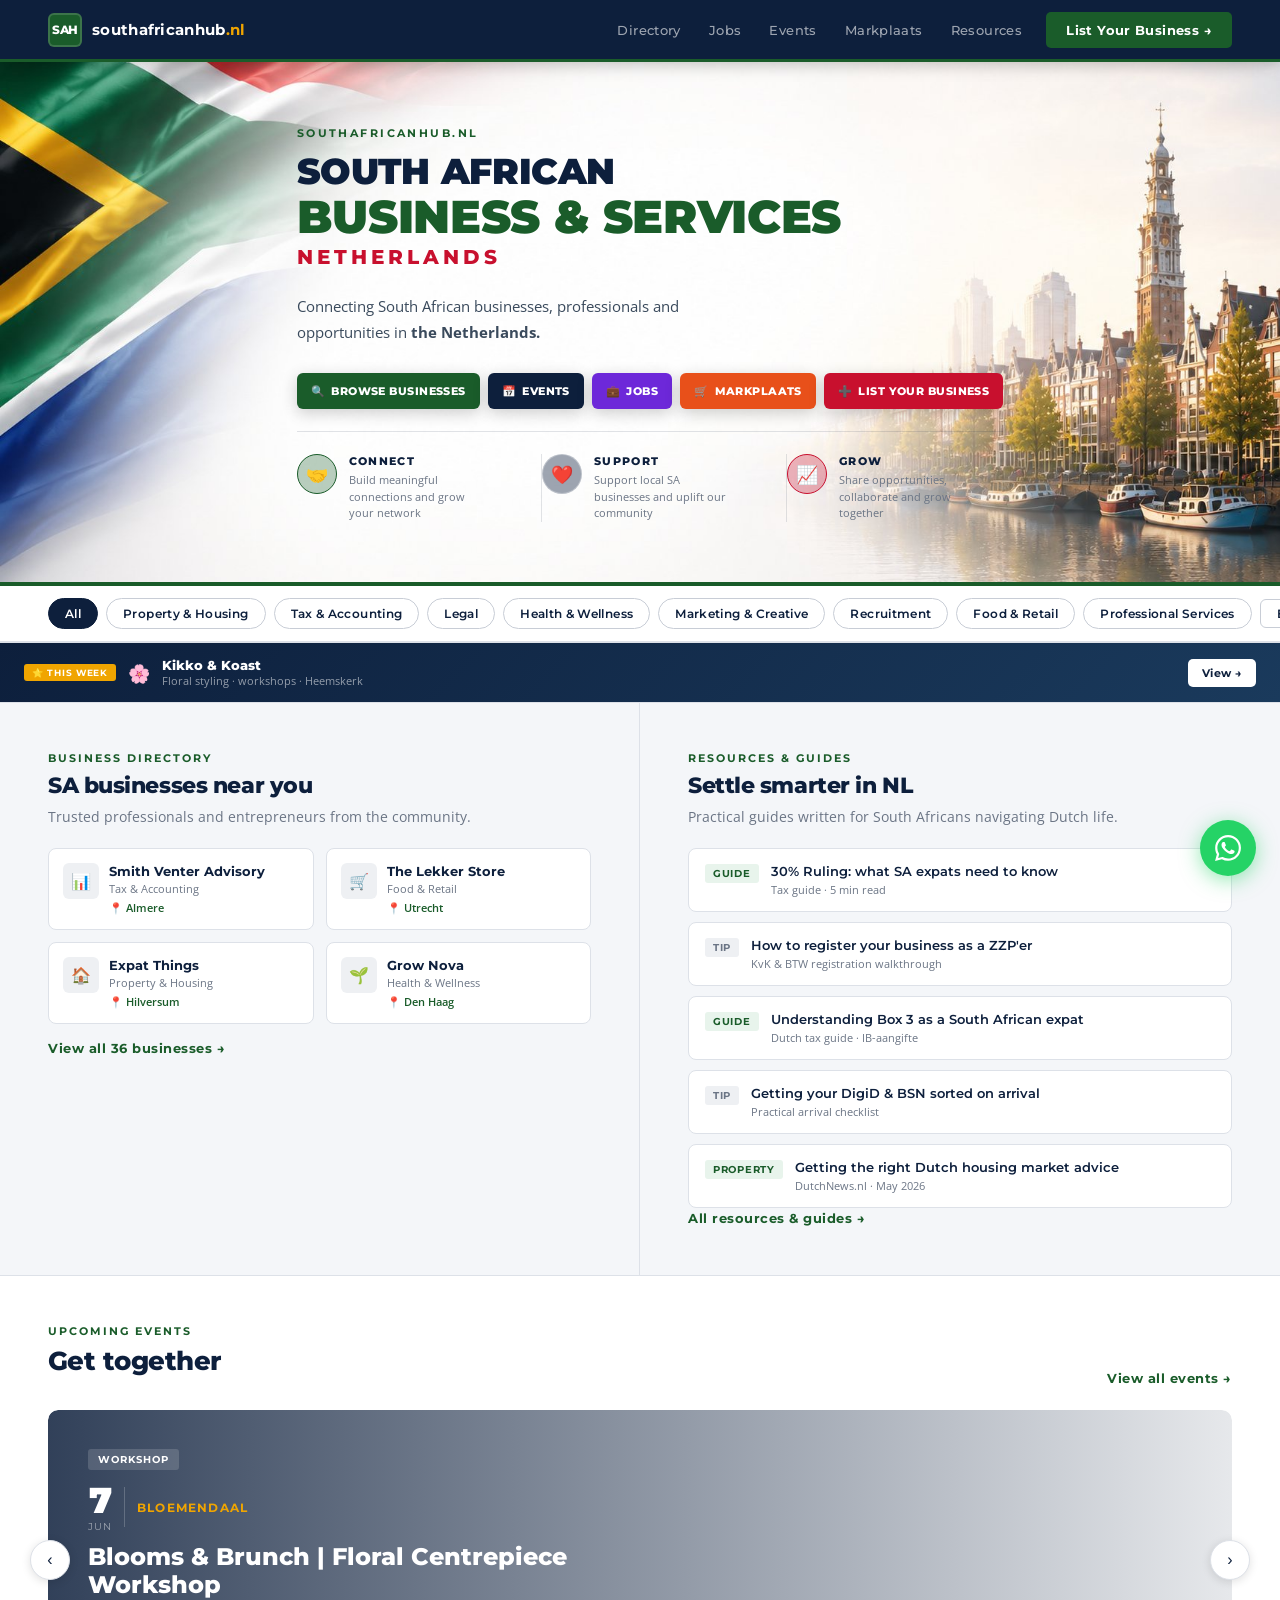
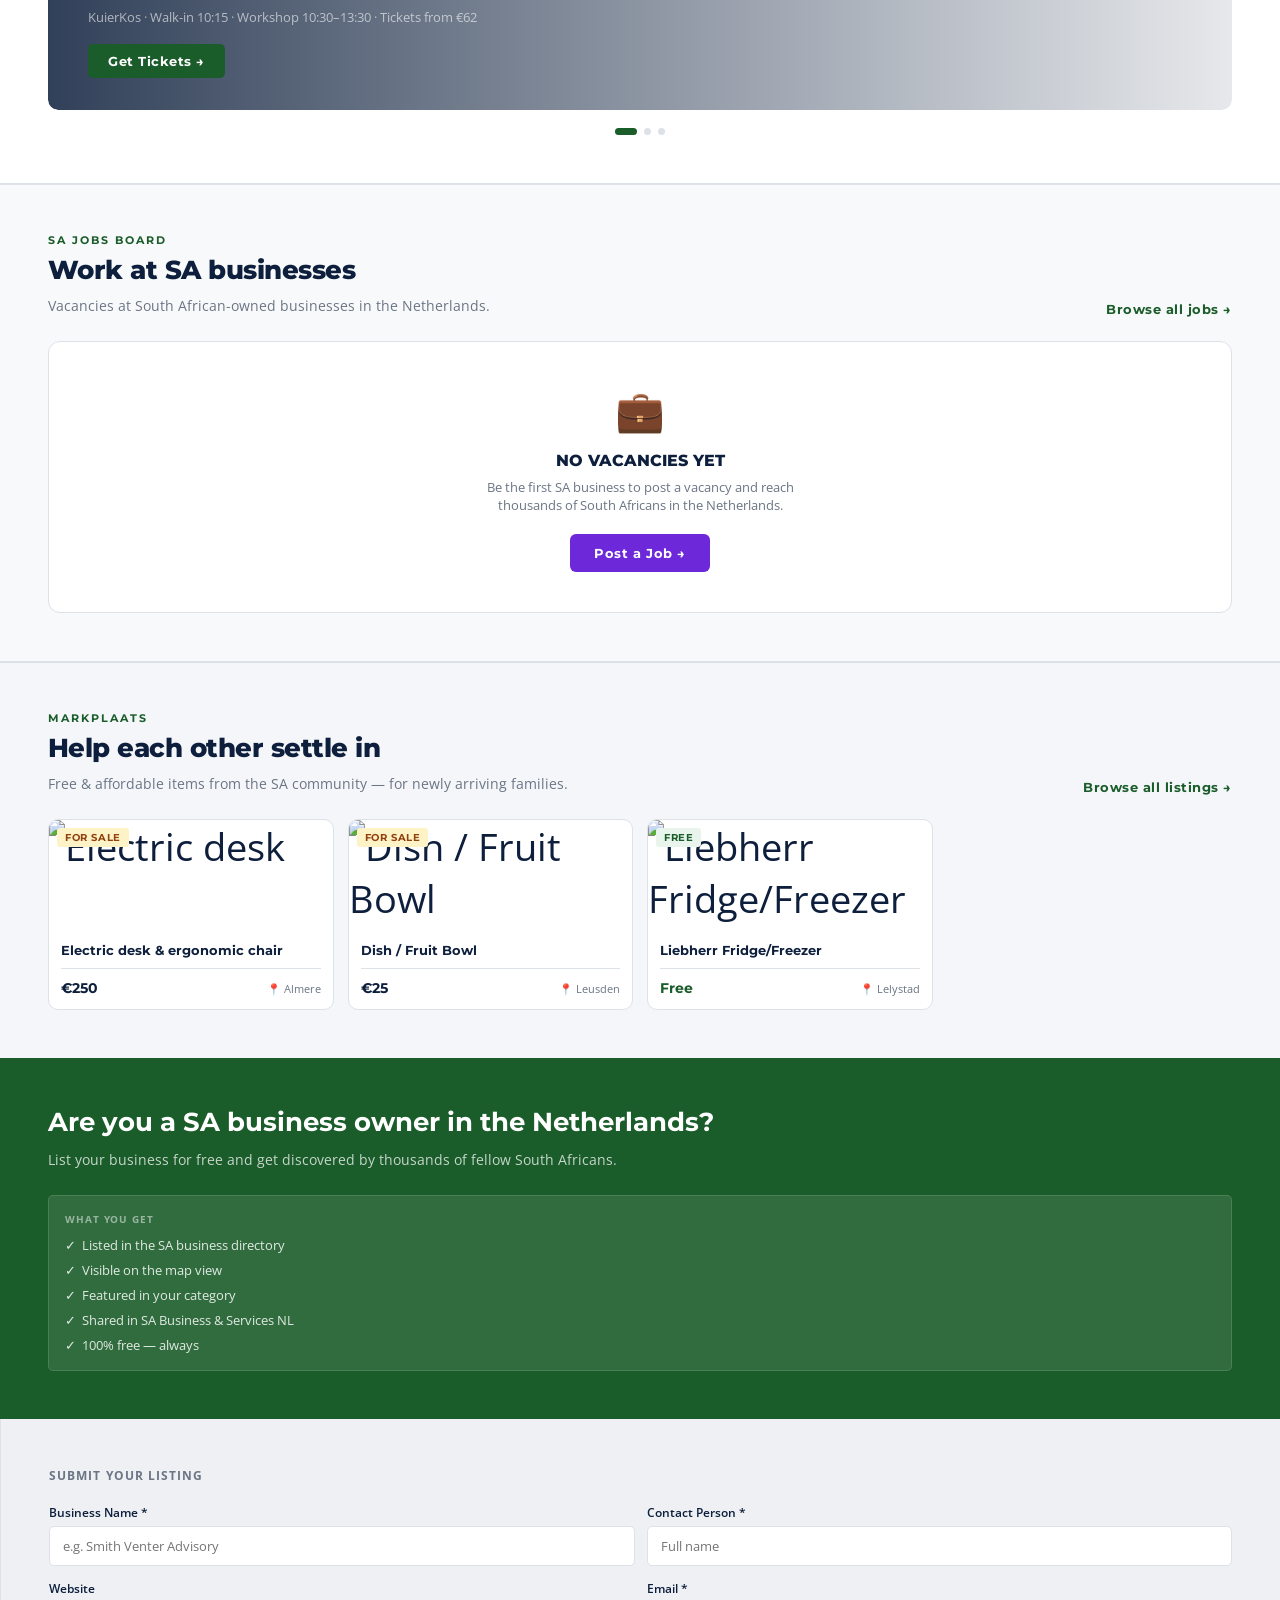
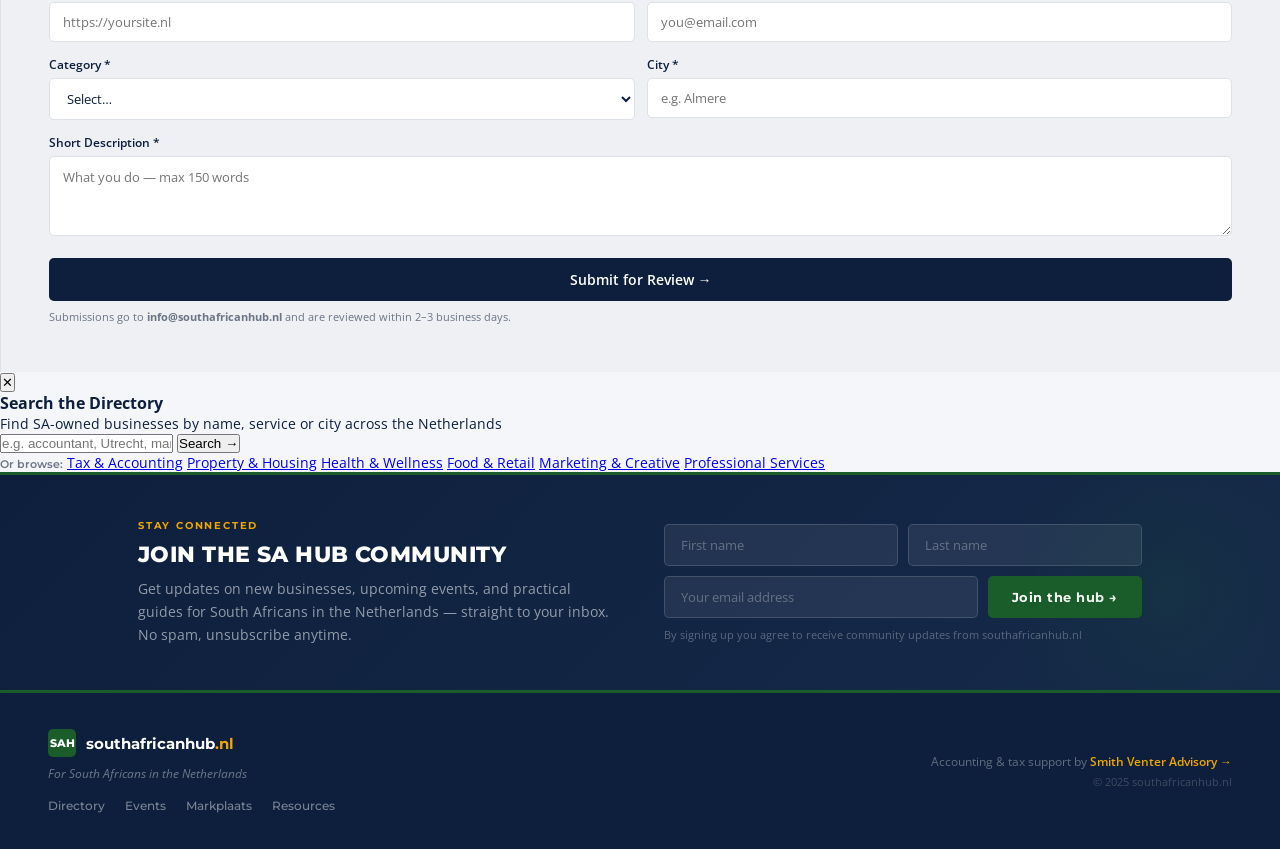
==== index.html @ c25ba610 "Add files via upload" ====
<!DOCTYPE html>
<html lang="en">
<head>
<meta charset="UTF-8">
<meta name="viewport" content="width=device-width, initial-scale=1.0">
<title>southafricanhub.nl — South Africans in the Netherlands</title>
<meta name="description" content="The hub for South Africans in the Netherlands. Find trusted SA businesses, upcoming events, jobs, and community resources.">

<!-- Open Graph / Facebook -->
<meta property="og:type" content="website">
<meta property="og:url" content="https://www.southafricanhub.nl/">
<meta property="og:title" content="South African Business & Services — Netherlands">
<meta property="og:description" content="The hub for South Africans in the Netherlands. Find trusted SA businesses, upcoming events, jobs, and community resources.">
<meta property="og:image" content="https://res.cloudinary.com/dqawhi00g/image/upload/v1779373327/Schermafbeelding_2026-05-21_162148_vbr8t3.png">
<meta property="og:image:width" content="1200">
<meta property="og:image:height" content="630">
<meta property="og:site_name" content="southafricanhub.nl">
<meta property="og:locale" content="en_NL">

<!-- Twitter -->
<meta name="twitter:card" content="summary_large_image">
<meta name="twitter:title" content="South African Business & Services — Netherlands">
<meta name="twitter:description" content="The hub for South Africans in the Netherlands. Find trusted SA businesses, upcoming events, jobs, and community resources.">
<meta name="twitter:image" content="https://res.cloudinary.com/dqawhi00g/image/upload/v1779373327/Schermafbeelding_2026-05-21_162148_vbr8t3.png">
<link rel="stylesheet" href="shared.css">
<style>
  /* ── HOMEPAGE SPECIFICS ── */
  /* Hero */
  .hero {
    background: url('hero-banner.png') center center / cover no-repeat;
    padding: 0;
    position: relative;
    overflow: hidden;
    min-height: 520px;
    display: flex;
    align-items: center;
    justify-content: center;
    border-bottom: 4px solid #1a5c2a;
  }
  .hero-overlay {
    position: absolute; inset: 0;
    background: rgba(255,255,255,0.0);
    z-index: 0;
  }
  .hero-content {
    position: relative; z-index: 1;
    text-align: left;
    padding: 52px 40px 48px 60px;
    width: 63%;
    display: flex;
    flex-direction: column;
    justify-content: center;
    min-height: 520px;
  }
  .hero-eyebrow {
    font-family: 'Montserrat', sans-serif;
    font-size: 11px; font-weight: 700;
    letter-spacing: 0.22em; text-transform: uppercase;
    color: #1a5c2a; margin-bottom: 12px;
  }
  .hero h1 {
    font-family: 'Montserrat', sans-serif;
    font-size: 36px; font-weight: 900;
    color: #0d1f3c; line-height: 1.1;
    margin-bottom: 8px;
    text-transform: uppercase;
    letter-spacing: -0.01em;
  }
  .hero h1 .line2 { font-size: 46px; color: #1a5c2a; display: block; }
  .hero h1 .line3 {
    font-size: 20px; color: #c8102e; font-weight: 800;
    display: block; margin-top: 4px; letter-spacing: 0.2em;
  }
  .hero-tagline {
    font-size: 15px; line-height: 1.7;
    color: #3a4a5c;
    max-width: 440px; margin: 18px 0 28px;
    font-family: 'Open Sans', sans-serif;
  }
  .hero-btns {
    display: flex; gap: 8px;
    flex-wrap: nowrap; justify-content: flex-start;
    margin-bottom: 0;
    align-items: center;
  }
  .hero-btn {
    display: inline-flex; align-items: center; gap: 6px;
    padding: 11px 14px; border-radius: 6px;
    font-size: 11px; font-weight: 800;
    font-family: 'Montserrat', sans-serif;
    letter-spacing: 0.04em; text-transform: uppercase;
    text-decoration: none; cursor: pointer; border: none;
    transition: all 0.18s; white-space: nowrap;
    box-shadow: 0 4px 16px rgba(0,0,0,0.2);
  }
  .hero-btn-primary { background: #1a5c2a; color: white; }
  .hero-btn-primary:hover { background: #22743a; transform: translateY(-2px); box-shadow: 0 6px 20px rgba(26,92,42,0.4); }
  .hero-btn-navy { background: #0d1f3c; color: white; }
  .hero-btn-navy:hover { background: #162a4a; transform: translateY(-2px); box-shadow: 0 6px 20px rgba(13,31,60,0.4); }
  .hero-btn-red { background: #c8102e; color: white; }
  .hero-btn-red:hover { background: #a50d26; transform: translateY(-2px); box-shadow: 0 6px 20px rgba(200,16,46,0.4); }
  .hero-btn-orange { background: #e8501a; color: white; }
  .hero-btn-orange:hover { background: #d0461a; transform: translateY(-2px); box-shadow: 0 6px 20px rgba(232,80,26,0.4); }

  /* Hero pillars */
  .hero-pillars {
    display: flex; gap: 0;
    justify-content: flex-start;
    border-top: 1px solid rgba(13,31,60,0.12);
    padding-top: 22px;
    margin-top: 22px;
    flex-wrap: nowrap;
    width: 100%;
  }
  .hero-pillar {
    display: flex; align-items: flex-start; gap: 12px;
    padding: 0 28px 0 0;
    border-right: 1px solid rgba(13,31,60,0.12);
    cursor: pointer; transition: opacity 0.15s;
    text-align: left;
    flex: 1;
  }
  .hero-pillar:last-child { border-right: none; padding-right: 0; }
  .hero-pillar:hover { opacity: 0.85; }
  .hero-pillar .p-icon-circle {
    width: 40px; height: 40px; border-radius: 50%;
    display: flex; align-items: center; justify-content: center;
    font-size: 18px; flex-shrink: 0;
    background: rgba(255,255,255,0.1);
    border: 1px solid rgba(255,255,255,0.2);
  }
  .hero-pillar:nth-child(1) .p-icon-circle { background: rgba(26,92,42,0.3); border-color: #1a5c2a; }
  .hero-pillar:nth-child(2) .p-icon-circle { background: rgba(13,31,60,0.4); border-color: rgba(255,255,255,0.3); }
  .hero-pillar:nth-child(3) .p-icon-circle { background: rgba(200,16,46,0.3); border-color: #c8102e; }
  .hero-pillar .p-text {}
  .hero-pillar .p-title {
    font-family: 'Montserrat', sans-serif;
    font-size: 11px; font-weight: 800;
    text-transform: uppercase; letter-spacing: 0.12em;
    color: #0d1f3c; margin-bottom: 4px;
  }
  .hero-pillar .p-desc {
    font-size: 11px; color: #6b7585;
    line-height: 1.5; max-width: 140px;
  }

  /* Tagline bar *//* Tagline bar */
  .tagline-bar {
    background: #1a5c2a;
    padding: 14px 48px;
    display: flex;
    justify-content: center;
    gap: 40px;
    align-items: center;
  }
  .tagline-item {
    font-family: 'Montserrat', sans-serif;
    font-size: 12px; font-weight: 700;
    letter-spacing: 0.15em; text-transform: uppercase;
    color: white;
  }
  .tagline-sep { color: rgba(255,255,255,0.3); font-size: 18px; }

  /* Cat bar */
  .cat-bar {
    background: white;
    border-bottom: 2px solid #dde1e8;
    padding: 12px 48px;
    display: flex; gap: 8px; align-items: center;
    overflow-x: auto;
    position: sticky; top: 62px; z-index: 100;
    box-shadow: 0 2px 8px rgba(0,0,0,0.04);
  }

  /* Dual section */
  .dual-section {
    display: grid; grid-template-columns: 1fr 1fr;
    border-top: 1px solid #dde1e8;
  }
  .dual-col { padding: 48px; }
  .dual-col:first-child { border-right: 1px solid #dde1e8; }
  .dual-col .section-title { font-size: 22px; margin-bottom: 6px; }

  /* Dir cards */
  .dir-grid { display: grid; grid-template-columns: 1fr 1fr; gap: 12px; margin-top: 20px; }
  .dir-card {
    background: white; border: 1.5px solid #dde1e8;
    border-radius: 8px; padding: 14px;
    display: flex; gap: 10px; align-items: flex-start;
    transition: border-color 0.15s, box-shadow 0.15s;
    text-decoration: none; color: inherit;
  }
  .dir-card:hover { border-color: #1a5c2a; box-shadow: 0 4px 12px rgba(26,92,42,0.12); }
  .dir-icon {
    width: 36px; height: 36px; background: #eef0f3;
    border-radius: 6px; flex-shrink: 0;
    display: flex; align-items: center; justify-content: center;
    font-size: 16px;
  }
  .dir-card-text .name { font-weight: 700; font-size: 13px; font-family: 'Montserrat', sans-serif; }
  .dir-card-text .cat { font-size: 11px; color: #6b7585; margin-top: 2px; }
  .dir-card-text .loc { font-size: 11px; color: #1a5c2a; margin-top: 4px; font-weight: 600; }

  /* Resource list */
  .resource-list { margin-top: 20px; display: flex; flex-direction: column; gap: 10px; }
  .resource-item {
    background: white; border: 1.5px solid #dde1e8;
    border-radius: 8px; padding: 14px 16px;
    display: flex; gap: 12px; align-items: flex-start;
    text-decoration: none; color: inherit;
    transition: border-color 0.15s;
  }
  .resource-item:hover { border-color: #1a5c2a; }
  .res-tag {
    font-size: 10px; font-weight: 700; letter-spacing: 0.07em;
    text-transform: uppercase; padding: 3px 8px; border-radius: 3px;
    flex-shrink: 0; margin-top: 1px;
    font-family: 'Montserrat', sans-serif;
  }
  .res-tag.guide { background: #e8f4ec; color: #1a5c2a; }
  .res-tag.tip { background: #eef0f3; color: #6b7585; }
  .res-title { font-weight: 600; font-size: 13px; font-family: 'Montserrat', sans-serif; }
  .res-meta { font-size: 11px; color: #6b7585; margin-top: 3px; }

  /* Events section */
  .events-section {
    padding: 48px; background: white;
    border-top: 1px solid #dde1e8;
    border-bottom: 1px solid #dde1e8;
  }
  .section-header { display: flex; justify-content: space-between; align-items: flex-end; margin-bottom: 24px; }

  /* Carousel */
  .carousel-outer { position: relative; }
  .carousel-track-wrap { overflow: hidden; border-radius: 10px; }
  .carousel-track { display: flex; transition: transform 0.45s cubic-bezier(0.25,0.46,0.45,0.94); }
  .carousel-slide { min-width: 100%; position: relative; height: 300px; border-radius: 10px; overflow: hidden; text-decoration: none; display: block; flex-shrink: 0; }
  .slide-banner { position: absolute; inset: 0; background-size: cover; background-position: center; transition: transform 0.6s ease; }
  .carousel-slide:hover .slide-banner { transform: scale(1.02); }
  .slide-banner.s1 { background-image: linear-gradient(135deg, #0d1f3c 0%, #1a5c2a 100%); }
  .slide-banner.s2 { background-image: linear-gradient(135deg, #0d1f3c 0%, #162a4a 100%); }
  .slide-banner.s3 { background-image: linear-gradient(135deg, #162a4a 0%, #1a5c2a 100%); }
  .slide-banner.s4 { background-image: linear-gradient(135deg, #0d1f3c 0%, #c8102e 60%, #0d1f3c 100%); }
  .slide-banner.s5 { background-image: linear-gradient(135deg, #1a5c2a 0%, #0d1f3c 100%); }
  .slide-overlay { position: absolute; inset: 0; background: linear-gradient(90deg, rgba(13,31,60,0.85) 0%, rgba(13,31,60,0.4) 60%, rgba(13,31,60,0.1) 100%); }
  .slide-upload-hint { position: absolute; top: 12px; right: 12px; background: rgba(255,255,255,0.1); border: 1px dashed rgba(255,255,255,0.3); border-radius: 5px; padding: 5px 12px; font-size: 11px; color: rgba(255,255,255,0.5); cursor: pointer; transition: background 0.15s; }
  .slide-upload-hint:hover { background: rgba(255,255,255,0.2); color: white; }
  .slide-content { position: absolute; inset: 0; padding: 32px 40px; display: flex; flex-direction: column; justify-content: flex-end; z-index: 2; }
  .slide-tag { display: inline-block; font-size: 10px; font-weight: 700; text-transform: uppercase; letter-spacing: 0.1em; padding: 4px 10px; border-radius: 3px; margin-bottom: 12px; align-self: flex-start; font-family: 'Montserrat', sans-serif; }
  .slide-tag.community { background: #e8f4ec; color: #1a5c2a; }
  .slide-tag.networking { background: rgba(240,165,0,0.2); color: #f0a500; }
  .slide-tag.workshop { background: rgba(255,255,255,0.15); color: white; }
  .slide-tag.sport { background: rgba(200,16,46,0.2); color: #ff6b6b; }
  .slide-date-row { display: flex; align-items: center; gap: 12px; margin-bottom: 10px; }
  .slide-date-block { text-align: center; }
  .slide-date-block .day { font-family: 'Montserrat', sans-serif; font-size: 36px; font-weight: 900; color: white; line-height: 1; }
  .slide-date-block .month { font-size: 10px; text-transform: uppercase; letter-spacing: 0.1em; color: rgba(255,255,255,0.5); margin-top: 2px; font-family: 'Montserrat', sans-serif; }
  .slide-date-sep { width: 1px; height: 40px; background: rgba(255,255,255,0.2); }
  .slide-city { font-size: 12px; font-weight: 700; text-transform: uppercase; letter-spacing: 0.1em; color: #f0a500; font-family: 'Montserrat', sans-serif; }
  .slide-title { font-family: 'Montserrat', sans-serif; font-size: 24px; font-weight: 800; color: white; line-height: 1.2; margin-bottom: 8px; max-width: 560px; }
  .slide-meta { font-size: 13px; color: rgba(255,255,255,0.6); line-height: 1.5; margin-bottom: 16px; }
  .slide-cta { display: inline-block; background: #1a5c2a; color: white; padding: 9px 20px; border-radius: 5px; font-size: 13px; font-weight: 700; text-decoration: none; align-self: flex-start; font-family: 'Montserrat', sans-serif; letter-spacing: 0.04em; transition: background 0.15s; }
  .slide-cta:hover { background: #22743a; }
  .carousel-arrow { position: absolute; top: 50%; transform: translateY(-50%); width: 40px; height: 40px; background: white; border: 1.5px solid #dde1e8; border-radius: 50%; display: flex; align-items: center; justify-content: center; cursor: pointer; z-index: 10; box-shadow: 0 2px 10px rgba(0,0,0,0.12); transition: all 0.15s; font-size: 16px; color: #0d1f3c; }
  .carousel-arrow:hover { background: #0d1f3c; color: white; border-color: #0d1f3c; }
  .carousel-arrow.prev { left: -18px; }
  .carousel-arrow.next { right: -18px; }
  .carousel-dots { display: flex; justify-content: center; gap: 7px; margin-top: 18px; }
  .carousel-dot { width: 7px; height: 7px; border-radius: 50%; background: #dde1e8; cursor: pointer; transition: all 0.2s; }
  .carousel-dot.active { background: #1a5c2a; width: 22px; border-radius: 4px; }

  /* Markplaats preview */
  .mp-preview { padding: 48px; border-top: 1px solid #dde1e8; }
  .mp-grid-preview { display: grid; grid-template-columns: repeat(4,1fr); gap: 14px; margin-top: 24px; }
  .mp-card-preview { background: white; border: 1.5px solid #dde1e8; border-radius: 10px; overflow: hidden; text-decoration: none; color: inherit; display: block; transition: transform 0.2s, box-shadow 0.2s, border-color 0.2s; }
  .mp-card-preview:hover { transform: translateY(-2px); box-shadow: 0 6px 20px rgba(26,92,42,0.12); border-color: #1a5c2a; }
  .mp-img { height: 110px; display: flex; align-items: center; justify-content: center; font-size: 38px; position: relative; }
  .mp-img.warm { background: #fef3c7; }
  .mp-img.cool { background: #e0f2fe; }
  .mp-img.soft { background: #fce7f3; }
  .mp-img.nat  { background: #dcfce7; }
  .mp-badge { position: absolute; top: 8px; left: 8px; font-size: 10px; font-weight: 700; letter-spacing: 0.06em; text-transform: uppercase; padding: 3px 8px; border-radius: 3px; font-family: 'Montserrat', sans-serif; }
  .mp-badge.free { background: #e8f4ec; color: #1a5c2a; }
  .mp-badge.sale { background: #fef3c7; color: #92400e; }
  .mp-body-preview { padding: 12px; }
  .mp-title-preview { font-weight: 700; font-size: 13px; margin-bottom: 4px; font-family: 'Montserrat', sans-serif; }
  .mp-footer-preview { display: flex; justify-content: space-between; align-items: center; margin-top: 10px; padding-top: 10px; border-top: 1px solid #dde1e8; }
  .mp-price { font-size: 14px; font-weight: 700; font-family: 'Montserrat', sans-serif; }
  .mp-price.free { color: #1a5c2a; }
  .mp-city-preview { font-size: 11px; color: #6b7585; }

  /* Listing CTA band */
  .listing-cta-band {
  .hero {
    background: var(--ink);
    padding: 72px 48px 60px;
    display: grid;
    grid-template-columns: 1fr 1fr;
    gap: 48px;
    align-items: center;
    position: relative;
    overflow: hidden;
  }
  .hero::before {
    content: '';
    position: absolute; right: -80px; top: -80px;
    width: 500px; height: 500px; border-radius: 50%;
    background: radial-gradient(circle, rgba(232,80,26,0.14) 0%, transparent 65%);
    pointer-events: none;
  }
  .hero-eyebrow { font-size: 11px; font-weight: 600; letter-spacing: 0.14em; text-transform: uppercase; color: var(--green); margin-bottom: 16px; }
  .hero h1 { font-family: 'Montserrat', sans-serif; font-size: 48px; color: white; line-height: 1.05; margin-bottom: 18px; }
  .hero h1 em { font-style: italic; color: rgba(255,255,255,0.45); }
  .hero p { font-size: 16px; line-height: 1.7; color: rgba(255,255,255,0.55); max-width: 420px; margin-bottom: 32px; }
  .hero-btns { display: flex; gap: 12px; }
  .hero-stats-grid { display: grid; grid-template-columns: 1fr 1fr; gap: 14px; position: relative; z-index: 1; }
  .hero-stat-card {
    background: rgba(255,255,255,0.07);
    border: 1px solid rgba(255,255,255,0.1);
    border-radius: var(--radius-md);
    padding: 20px;
    text-align: center;
  }
  .hero-stat-card .n { font-family: 'Montserrat', sans-serif; font-size: 32px; color: white; display: block; line-height: 1; }
  .hero-stat-card .l { font-size: 11px; color: rgba(255,255,255,0.4); text-transform: uppercase; letter-spacing: 0.08em; margin-top: 5px; display: block; }

  /* CAT BAR */
  .cat-bar {
    background: var(--surface);
    border-bottom: 1px solid var(--wire);
    padding: 12px 48px;
    display: flex; gap: 8px; align-items: center;
    overflow-x: auto;
    position: sticky; top: 58px; z-index: 100;
  }
  .cat-bar .view-toggle { margin-left: auto; }

  /* DUAL SECTION */
  .dual-section {
    display: grid;
    grid-template-columns: 1fr 1fr;
    border-top: 1px solid var(--wire);
  }
  .dual-col { padding: 48px; }
  .dual-col:first-child { border-right: 1px solid var(--wire); }
  .dual-col .section-title { font-size: 24px; margin-bottom: 6px; }

  /* DIRECTORY GRID */
  .dir-grid { display: grid; grid-template-columns: 1fr 1fr; gap: 12px; margin-top: 20px; }
  .dir-card {
    background: var(--surface); border: 1px solid var(--wire);
    border-radius: var(--radius-sm); padding: 14px;
    display: flex; gap: 10px; align-items: flex-start;
    transition: border-color 0.15s; text-decoration: none; color: inherit;
  }
  .dir-card:hover { border-color: var(--green); }
  .dir-icon { width: 36px; height: 36px; background: var(--subtle); border-radius: var(--radius-sm); flex-shrink: 0; display: flex; align-items: center; justify-content: center; font-size: 16px; }
  .dir-card-text .name { font-weight: 600; font-size: 13px; }
  .dir-card-text .cat { font-size: 11px; color: var(--muted); margin-top: 2px; }
  .dir-card-text .loc { font-size: 11px; color: var(--green); margin-top: 4px; }

  /* MAP VIEW */
  #map-view { display: none !important; visibility: hidden; height: 0; overflow: hidden; }
  #map-view.visible { display: block !important; }
  #list-view { display: grid; }
  #list-view.hidden { display: none !important; }
  .map-shell { padding: 48px; border-top: 1px solid var(--wire); }
  .map-container { display: grid; grid-template-columns: 1fr 300px; gap: 16px; height: 420px; margin-top: 24px; }
  .map-canvas { background: #dde8d0; border: 1px solid var(--wire); border-radius: var(--radius-md); position: relative; overflow: hidden; }
  .map-grid { position: absolute; inset: 0; background-image: linear-gradient(rgba(0,0,0,0.05) 1px, transparent 1px), linear-gradient(90deg, rgba(0,0,0,0.05) 1px, transparent 1px); background-size: 44px 44px; }
  .map-pin { position: absolute; transform: translate(-50%,-100%); cursor: pointer; }
  .map-pin-dot { width: 26px; height: 26px; background: var(--green); border-radius: 50% 50% 50% 0; transform: rotate(-45deg); border: 2px solid white; box-shadow: 0 2px 8px rgba(0,0,0,0.2); transition: transform 0.15s; }
  .map-pin:hover .map-pin-dot { transform: rotate(-45deg) scale(1.15); }
  .map-pin-label { position: absolute; bottom: 32px; left: 50%; transform: translateX(-50%); background: var(--ink); color: white; font-size: 10px; white-space: nowrap; padding: 3px 7px; border-radius: 4px; font-weight: 600; opacity: 0; transition: opacity 0.15s; pointer-events: none; }
  .map-pin:hover .map-pin-label { opacity: 1; }
  .map-city { position: absolute; font-size: 10px; color: rgba(0,0,0,0.3); font-weight: 700; letter-spacing: 0.05em; text-transform: uppercase; }
  .map-legend { position: absolute; bottom: 12px; left: 12px; background: white; border: 1px solid var(--wire); border-radius: var(--radius-sm); padding: 8px 12px; font-size: 11px; display: flex; gap: 12px; }
  .legend-item { display: flex; align-items: center; gap: 5px; color: var(--muted); }
  .legend-dot { width: 10px; height: 10px; border-radius: 50%; }
  .map-sidebar { display: flex; flex-direction: column; gap: 8px; overflow-y: auto; }
  .map-list-item { background: var(--surface); border: 1px solid var(--wire); border-radius: var(--radius-sm); padding: 12px; cursor: pointer; text-decoration: none; color: inherit; display: block; transition: border-color 0.15s; }
  .map-list-item:hover { border-color: var(--green); }
  .map-list-item .name { font-weight: 600; font-size: 13px; }
  .map-list-item .cat { font-size: 11px; color: var(--muted); margin-top: 2px; }
  .map-list-item .loc { font-size: 11px; color: var(--green); margin-top: 4px; }

  /* RESOURCES */
  .resource-list { margin-top: 20px; display: flex; flex-direction: column; gap: 10px; }
  .resource-item { background: var(--surface); border: 1px solid var(--wire); border-radius: var(--radius-sm); padding: 14px 16px; display: flex; gap: 12px; align-items: flex-start; text-decoration: none; color: inherit; transition: border-color 0.15s; }
  .resource-item:hover { border-color: var(--green); }
  .res-tag { font-size: 10px; font-weight: 700; letter-spacing: 0.07em; text-transform: uppercase; padding: 3px 8px; border-radius: 3px; flex-shrink: 0; margin-top: 1px; }
  .res-tag.guide { background: var(--accent-light); color: var(--green); }
  .res-tag.tip { background: var(--subtle); color: var(--muted); }
  .res-title { font-weight: 600; font-size: 13px; }
  .res-meta { font-size: 11px; color: var(--muted); margin-top: 3px; }

  /* FEATURED BUSINESS */
  .featured-section { padding: 48px; background: var(--off-white); border-top: 1px solid var(--wire); border-bottom: 1px solid var(--wire); }
  .featured-card { border-radius: var(--radius-lg); overflow: hidden; border: 2px solid #f0a500; background: white; box-shadow: 0 4px 24px rgba(240,165,0,0.12); display: flex; flex-direction: row; }
  .featured-img { width: 300px; min-width: 300px; height: auto; max-height: 480px; object-fit: cover; object-position: center top; display: block; flex-shrink: 0; }
  .featured-body { padding: 36px 40px; display: flex; flex-direction: column; justify-content: space-between; gap: 20px; flex: 1; min-width: 0; }
  .featured-badge { display: inline-flex; align-items: center; gap: 6px; background: #f0a500; color: white; font-family: 'Montserrat', sans-serif; font-size: 10px; font-weight: 700; letter-spacing: 0.1em; text-transform: uppercase; padding: 5px 12px; border-radius: 4px; align-self: flex-start; }
  .featured-name { font-family: 'Montserrat', sans-serif; font-size: 22px; font-weight: 900; color: var(--navy); line-height: 1.2; margin: 4px 0; text-transform: uppercase; letter-spacing: -0.01em; }
  .featured-role { font-size: 12px; font-weight: 600; color: var(--green); text-transform: uppercase; letter-spacing: 0.08em; font-family: 'Montserrat', sans-serif; }
  .featured-quote { border-left: 3px solid #f0a500; padding-left: 16px; font-size: 15px; color: var(--navy); line-height: 1.7; font-style: italic; }
  .featured-editorial { font-size: 13px; color: var(--muted); line-height: 1.8; }
  .featured-cta { display: inline-flex; align-items: center; gap: 8px; background: var(--navy); color: white; padding: 11px 22px; border-radius: 6px; font-family: 'Montserrat', sans-serif; font-size: 12px; font-weight: 700; text-decoration: none; letter-spacing: 0.04em; transition: background 0.15s; align-self: flex-start; }
  .featured-cta:hover { background: #1a2d4a; }
  @media (max-width: 768px) {
    .featured-card { grid-template-columns: 1fr !important; }
    .featured-img { min-height: 240px !important; }
    .featured-body { padding: 24px !important; }
  }

  /* EVENTS CAROUSEL */
  .events-section { padding: 48px; background: var(--surface); border-top: 1px solid var(--wire); border-bottom: 1px solid var(--wire); }
  .section-header { display: flex; justify-content: space-between; align-items: flex-end; margin-bottom: 24px; }

  /* Carousel wrapper */
  .carousel-outer { position: relative; }
  .carousel-track-wrap { overflow: hidden; border-radius: var(--radius-lg); }
  .carousel-track {
    display: flex;
    transition: transform 0.45s cubic-bezier(0.25, 0.46, 0.45, 0.94);
    will-change: transform;
  }

  /* Each slide = full-width banner */
  .carousel-slide {
    min-width: 100%;
    position: relative;
    height: 300px;
    border-radius: var(--radius-lg);
    overflow: hidden;
    text-decoration: none;
    display: block;
    flex-shrink: 0;
  }

  /* Banner image area — gradient fallback when no image uploaded */
  .slide-banner {
    position: absolute;
    inset: 0;
    background-size: cover;
    background-position: center;
    transition: transform 0.6s ease;
  }
  .carousel-slide:hover .slide-banner { transform: scale(1.02); }

  /* Colour fallbacks per slide */
  .slide-banner.s1 { background-image: linear-gradient(135deg, #1c1917 0%, #2d1a0e 50%, #3d2010 100%); }
  .slide-banner.s2 { background-image: linear-gradient(135deg, #0f1f2e 0%, #1a3040 50%, #0d2535 100%); }
  .slide-banner.s3 { background-image: linear-gradient(135deg, #1a1f0a 0%, #2d3a10 50%, #1e2a08 100%); }
  .slide-banner.s4 { background-image: linear-gradient(135deg, #1f1225 0%, #2d1535 50%, #1a0f1e 100%); }
  .slide-banner.s5 { background-image: linear-gradient(135deg, #1f150a 0%, #3a2010 50%, #2a1808 100%); }

  /* Overlay gradient for text legibility */
  .slide-overlay {
    position: absolute;
    inset: 0;
    background: linear-gradient(90deg, rgba(0,0,0,0.75) 0%, rgba(0,0,0,0.35) 60%, rgba(0,0,0,0.1) 100%);
  }

  /* Upload hint shown when no real image */
  .slide-upload-hint {
    position: absolute;
    top: 12px; right: 12px;
    background: rgba(255,255,255,0.1);
    border: 1px dashed rgba(255,255,255,0.3);
    border-radius: var(--radius-sm);
    padding: 5px 12px;
    font-size: 11px;
    color: rgba(255,255,255,0.5);
    backdrop-filter: blur(4px);
    display: flex;
    align-items: center;
    gap: 5px;
    cursor: pointer;
    transition: background 0.15s;
  }
  .slide-upload-hint:hover { background: rgba(255,255,255,0.18); color: white; }

  /* Slide content */
  .slide-content {
    position: absolute;
    inset: 0;
    padding: 32px 40px;
    display: flex;
    flex-direction: column;
    justify-content: flex-end;
    z-index: 2;
  }
  .slide-tag {
    display: inline-block;
    font-size: 10px; font-weight: 700;
    text-transform: uppercase; letter-spacing: 0.1em;
    padding: 4px 10px; border-radius: 3px;
    margin-bottom: 12px; align-self: flex-start;
  }
  .slide-tag.community { background: var(--free-bg); color: var(--free); }
  .slide-tag.networking { background: var(--accent-light); color: var(--green); }
  .slide-tag.workshop   { background: #ede9fe; color: #6d28d9; }
  .slide-tag.sport      { background: var(--sale-bg); color: var(--sale); }

  .slide-date-row {
    display: flex; align-items: center; gap: 12px; margin-bottom: 10px;
  }
  .slide-date-block { text-align: center; }
  .slide-date-block .day { font-family: 'Montserrat', sans-serif; font-size: 36px; color: white; line-height: 1; }
  .slide-date-block .month { font-size: 10px; text-transform: uppercase; letter-spacing: 0.1em; color: rgba(255,255,255,0.5); margin-top: 2px; }
  .slide-date-sep { width: 1px; height: 40px; background: rgba(255,255,255,0.2); }
  .slide-city { font-size: 12px; font-weight: 600; text-transform: uppercase; letter-spacing: 0.1em; color: var(--green); }

  .slide-title {
    font-family: 'Montserrat', sans-serif;
    font-size: 26px; color: white; line-height: 1.2;
    margin-bottom: 8px;
    max-width: 560px;
  }
  .slide-meta { font-size: 13px; color: rgba(255,255,255,0.6); line-height: 1.5; margin-bottom: 16px; }
  .slide-cta {
    display: inline-block;
    background: var(--green); color: white;
    padding: 9px 20px; border-radius: var(--radius-sm);
    font-size: 13px; font-weight: 600;
    text-decoration: none; align-self: flex-start;
    transition: background 0.15s;
  }
  .slide-cta:hover { background: var(--green-light); }

  /* Nav arrows */
  .carousel-arrow {
    position: absolute; top: 50%; transform: translateY(-50%);
    width: 40px; height: 40px;
    background: white; border: 1px solid var(--wire);
    border-radius: 50%; display: flex; align-items: center; justify-content: center;
    cursor: pointer; z-index: 10;
    box-shadow: 0 2px 10px rgba(0,0,0,0.12);
    transition: all 0.15s; font-size: 16px; color: var(--ink);
  }
  .carousel-arrow:hover { background: var(--ink); color: white; border-color: var(--ink); }
  .carousel-arrow.prev { left: -18px; }
  .carousel-arrow.next { right: -18px; }

  /* Dots */
  .carousel-dots {
    display: flex; justify-content: center; gap: 7px; margin-top: 18px;
  }
  .carousel-dot {
    width: 7px; height: 7px; border-radius: 50%;
    background: var(--wire); cursor: pointer;
    transition: all 0.2s;
  }
  .carousel-dot.active { background: var(--green); width: 22px; border-radius: 4px; }

  /* MARKPLAATS PREVIEW */
  .mp-preview { padding: 48px; border-top: 1px solid var(--wire); }
  .mp-grid-preview { display: grid; grid-template-columns: repeat(4, 1fr); gap: 14px; margin-top: 24px; }
  .mp-card-preview { background: var(--surface); border: 1px solid var(--wire); border-radius: var(--radius-md); overflow: hidden; text-decoration: none; color: inherit; display: block; transition: transform 0.2s, box-shadow 0.2s; }
  .mp-card-preview:hover { transform: translateY(-2px); box-shadow: 0 6px 20px rgba(0,0,0,0.07); }
  .mp-img { height: 110px; display: flex; align-items: center; justify-content: center; font-size: 38px; position: relative; }
  .mp-img.warm { background: #fef3c7; }
  .mp-img.cool { background: #e0f2fe; }
  .mp-img.soft { background: #fce7f3; }
  .mp-img.nat  { background: #dcfce7; }
  .mp-badge { position: absolute; top: 8px; left: 8px; font-size: 10px; font-weight: 700; letter-spacing: 0.06em; text-transform: uppercase; padding: 3px 8px; border-radius: 3px; }
  .mp-badge.free { background: var(--free-bg); color: var(--free); }
  .mp-badge.sale { background: var(--sale-bg); color: var(--sale); }
  .mp-body-preview { padding: 12px; }
  .mp-title-preview { font-weight: 600; font-size: 13px; margin-bottom: 4px; }
  .mp-footer-preview { display: flex; justify-content: space-between; align-items: center; margin-top: 10px; padding-top: 10px; border-top: 1px solid var(--wire); }
  .mp-price { font-size: 14px; font-weight: 700; }
  .mp-price.free { color: var(--free); }
  .mp-city-preview { font-size: 11px; color: var(--muted); }

  /* LISTING CTA */
  .listing-cta-band {
    display: grid; grid-template-columns: 1fr 1fr;
    border-top: 1px solid var(--wire);
  }
  .cta-left { background: var(--green); padding: 48px; }
  .cta-left h3 { font-family: 'Montserrat', sans-serif; font-size: 26px; color: white; margin-bottom: 10px; }
  .cta-left p { color: rgba(255,255,255,0.75); font-size: 14px; line-height: 1.65; margin-bottom: 24px; }
  .perks { margin-top: 20px; padding: 16px; background: rgba(255,255,255,0.1); border-radius: var(--radius-sm); border: 1px solid rgba(255,255,255,0.12); }
  .perks-label { font-size: 10px; font-weight: 700; text-transform: uppercase; letter-spacing: 0.09em; color: rgba(255,255,255,0.5); margin-bottom: 10px; }
  .perks ul { list-style: none; display: flex; flex-direction: column; gap: 7px; }
  .perks li { font-size: 13px; color: rgba(255,255,255,0.85); }
  .cta-right { background: var(--subtle); padding: 48px; border-left: 1px solid var(--wire); }
  .cta-right h4 { font-size: 12px; font-weight: 700; text-transform: uppercase; letter-spacing: 0.09em; color: var(--muted); margin-bottom: 20px; }
  .form-field { margin-bottom: 14px; }
  .form-field label { display: block; font-size: 12px; font-weight: 600; color: var(--ink); margin-bottom: 5px; }
  .form-field input, .form-field select, .form-field textarea {
    width: 100%; border: 1.5px solid var(--wire); border-radius: var(--radius-sm);
    padding: 10px 13px; font-size: 13px; font-family: 'Open Sans', sans-serif;
    background: var(--surface); color: var(--ink); outline: none;
    transition: border-color 0.15s;
  }
  .form-field input:focus, .form-field select:focus, .form-field textarea:focus { border-color: var(--green); }
  .form-field textarea { resize: vertical; min-height: 80px; line-height: 1.6; }
  .form-row { display: grid; grid-template-columns: 1fr 1fr; gap: 12px; }
  .form-submit { width: 100%; background: var(--ink); color: white; border: none; border-radius: var(--radius-sm); padding: 12px; font-size: 14px; font-weight: 600; font-family: 'Open Sans', sans-serif; cursor: pointer; margin-top: 4px; transition: background 0.15s; }
  .form-submit:hover { background: #2e2a28; }
  .form-note { font-size: 11px; color: var(--muted); margin-top: 8px; }


  .hero h1 .line2 { font-size: 28px; }
  .hero-btn { font-size: 10px; padding: 9px 10px; }
  .mp-grid-preview { grid-template-columns: 1fr; }
}




@media (max-width: 768px) {
  /* ── HERO ── */
  .hero { padding: 28px 16px 24px !important; min-height: auto !important; }
  .hero-content { width: 100% !important; padding: 0 !important; text-align: left !important; min-height: auto !important; }
  .hero h1 { font-size: 22px !important; line-height: 1.2 !important; }
  .hero h1 .line2 { font-size: 26px !important; }
  .hero h1 .line3 { font-size: 13px !important; letter-spacing: 0.1em !important; }
  .hero-tagline { font-size: 13px !important; margin: 12px 0 18px !important; line-height: 1.55 !important; }
  .hero-eyebrow { font-size: 10px !important; margin-bottom: 8px !important; }

  /* ── BUTTONS ── */
  .hero-btns { display: grid !important; grid-template-columns: 1fr 1fr !important; gap: 8px !important; margin-bottom: 0 !important; }
  .hero-btn { font-size: 10px !important; padding: 10px 6px !important; letter-spacing: 0.03em !important; justify-content: center !important; text-align: center !important; }

  /* ── PILLARS — always 2x2 ── */
  .hero-pillars {
    display: grid !important;
    grid-template-columns: 1fr 1fr !important;
    gap: 0 !important;
    border-top: 1px solid rgba(13,31,60,0.12) !important;
    padding-top: 16px !important;
    margin-top: 16px !important;
    flex-wrap: unset !important;
  }
  .hero-pillar {
    padding: 10px 8px !important;
    border-right: none !important;
    border-bottom: 1px solid rgba(13,31,60,0.1) !important;
    margin: 0 !important;
    width: auto !important;
    cursor: pointer;
  }
  .hero-pillar:nth-child(odd) { border-right: 1px solid rgba(13,31,60,0.1) !important; }
  .hero-pillar:nth-child(3),
  .hero-pillar:nth-child(4) { border-bottom: none !important; }
  .p-icon-circle { width: 30px !important; height: 30px !important; font-size: 14px !important; }
  .p-title { font-size: 10px !important; margin-bottom: 3px !important; }
  .p-desc { font-size: 11px !important; line-height: 1.4 !important; }
  .p-arrow { font-size: 9px !important; }

  /* ── TAGLINE BAR ── */
  .tagline-bar { padding: 10px 12px !important; gap: 6px !important; flex-wrap: wrap !important; justify-content: center !important; }
  .tagline-item { font-size: 10px !important; }
  .tagline-sep { font-size: 12px !important; }

  /* ── CAT BAR ── */
  .cat-bar { padding: 10px 16px !important; top: 56px !important; overflow-x: auto !important; flex-wrap: nowrap !important; }

  /* ── DUAL SECTION ── */
  .dual-section { display: block !important; }
  .dual-col { padding: 24px 16px !important; border-right: none !important; border-bottom: 1px solid var(--wire) !important; }
  .dual-col:last-child { border-bottom: none !important; }
  .dir-grid { grid-template-columns: 1fr !important; gap: 8px !important; }

  /* ── SEARCH POPUP ── */
  .search-popup-overlay { padding-top: 70px !important; padding-left: 12px !important; padding-right: 12px !important; }
  .search-popup { padding: 20px !important; }
  .search-popup h3 { font-size: 15px !important; }
  .search-popup-row { flex-direction: column !important; gap: 8px !important; }
  .search-popup-input { font-size: 16px !important; } /* Prevents iOS zoom */
  .search-popup-btn { width: 100% !important; padding: 12px !important; }
  .search-popup-cats { gap: 6px !important; }

  /* ── EVENTS ── */
  .events-section { padding: 24px 16px !important; }
  .section-header { flex-direction: column !important; align-items: flex-start !important; gap: 6px !important; margin-bottom: 16px !important; }
  .carousel-slide { height: 200px !important; }
  .slide-title { font-size: 16px !important; }
  .slide-content { padding: 20px !important; }
  .slide-date-block .day { font-size: 26px !important; }

  /* ── MARKPLAATS PREVIEW ── */
  .mp-preview { padding: 24px 16px !important; }
  .mp-grid-preview { grid-template-columns: 1fr 1fr !important; gap: 10px !important; }

  /* ── NEWSLETTER ── */
  .signup-inner { grid-template-columns: 1fr !important; padding: 28px 16px !important; gap: 20px !important; }
  .signup-name-row { grid-template-columns: 1fr !important; gap: 8px !important; }
  .signup-form-row { flex-direction: column !important; gap: 8px !important; }
  .signup-btn { width: 100% !important; }
  .signup-input { font-size: 16px !important; } /* Prevents iOS zoom */

  /* ── LISTING CTA ── */
  .listing-cta-band { flex-direction: column !important; padding: 24px 16px !important; gap: 16px !important; text-align: center !important; }
}

@media (max-width: 480px) {
  .hero h1 { font-size: 20px !important; }
  .hero h1 .line2 { font-size: 23px !important; }
  .hero-btn { font-size: 9px !important; padding: 9px 4px !important; }
  .mp-grid-preview { grid-template-columns: 1fr !important; }
}


  /* Floating WhatsApp button */
  .wa-float {
    position: fixed; bottom: 24px; right: 24px; z-index: 999;
    background: #25D366; color: white;
    width: 56px; height: 56px; border-radius: 50%;
    display: flex; align-items: center; justify-content: center;
    box-shadow: 0 4px 20px rgba(37,211,102,0.5);
    text-decoration: none; transition: transform 0.2s, box-shadow 0.2s;
    animation: waPulse 2.5s infinite;
  }
  .wa-float:hover { transform: scale(1.1); box-shadow: 0 6px 28px rgba(37,211,102,0.7); }
  .wa-float-tooltip {
    position: absolute; right: 64px; background: var(--navy);
    color: white; font-family: 'Montserrat', sans-serif;
    font-size: 11px; font-weight: 700; padding: 6px 12px;
    border-radius: 6px; white-space: nowrap; opacity: 0;
    pointer-events: none; transition: opacity 0.2s;
  }
  .wa-float-tooltip::after {
    content: ''; position: absolute; right: -6px; top: 50%;
    transform: translateY(-50%); border: 6px solid transparent;
    border-right: none; border-left-color: var(--navy);
  }
  .wa-float:hover .wa-float-tooltip { opacity: 1; }
  @keyframes waPulse {
    0%, 100% { box-shadow: 0 4px 20px rgba(37,211,102,0.5); }
    50% { box-shadow: 0 4px 32px rgba(37,211,102,0.8); }
  }
  @media (max-width: 480px) {
    .wa-float { bottom: 16px; right: 16px; width: 50px; height: 50px; }
  }

@media (max-width: 768px) {
  .discord-section-inner { flex-direction: column !important; }
  .discord-section-inner iframe { width: 100% !important; }
}
</style>
</head>
<body>

<!-- NAV -->
<nav class="site-nav">
  <a href="index.html" class="nav-logo">
    <div class="nav-logo-mark">SAH</div>
    <span class="nav-logo-text">southafricanhub<span>.nl</span></span>
  </a>
  <div class="nav-links">
    <a href="directory.html">Directory</a>
    <a href="jobs.html">Jobs</a>
    <a href="events.html">Events</a>
    <a href="markplaats.html">Markplaats</a>
    <a href="resources.html">Resources</a>
    <a href="directory.html#list-business" class="nav-cta">List Your Business →</a>
  </div>
  <button class="nav-hamburger" id="nav-hamburger" onclick="toggleMobileMenu()" aria-label="Menu">
    <span></span><span></span><span></span>
  </button>

  <div class="mobile-menu" id="mobile-menu" style="display:none">
    <a href="directory.html">Directory</a>
    <a href="jobs.html">Jobs</a>
    <a href="events.html">Events</a>
    <a href="markplaats.html">Markplaats</a>
    <a href="resources.html">Resources</a>
    <a href="directory.html#list-business" class="nav-cta">List Your Business →</a>
  </div>
</nav>

<!-- HERO -->
<section class="hero">
  <div class="hero-overlay"></div>
  <div class="hero-content">
    <div class="hero-eyebrow">southafricanhub.nl</div>
    <h1>
      South African
      <span class="line2">Business &amp; Services</span>
      <span class="line3">Netherlands</span>
    </h1>
    <p class="hero-tagline">Connecting South African businesses, professionals and opportunities in <strong>the Netherlands.</strong></p>
    <div class="hero-btns">
      <a href="directory.html" class="hero-btn hero-btn-primary"><span class="hero-btn-icon">🔍</span> Browse Businesses</a>
      <a href="events.html" class="hero-btn hero-btn-navy"><span class="hero-btn-icon">📅</span> Events</a>
      <a href="jobs.html" class="hero-btn" style="background:#6d28d9;color:white"><span class="hero-btn-icon">💼</span> Jobs</a>
      <a href="markplaats.html" class="hero-btn hero-btn-orange"><span class="hero-btn-icon">🛒</span> Markplaats</a>
      <a href="directory.html#list-business" class="hero-btn hero-btn-red"><span class="hero-btn-icon">➕</span> List Your Business</a>
    </div>
    <div class="hero-pillars">
      <div class="hero-pillar" onclick="window.location='events.html'">
        <div class="p-icon-circle">🤝</div>
        <div class="p-text"><div class="p-title">Connect</div><div class="p-desc">Build meaningful connections and grow your network</div></div>
      </div>
      <div class="hero-pillar" onclick="window.location='markplaats.html'">
        <div class="p-icon-circle">❤️</div>
        <div class="p-text"><div class="p-title">Support</div><div class="p-desc">Support local SA businesses and uplift our community</div></div>
      </div>
      <div class="hero-pillar" onclick="window.location='directory.html'">
        <div class="p-icon-circle">📈</div>
        <div class="p-text"><div class="p-title">Grow</div><div class="p-desc">Share opportunities, collaborate and grow together</div></div>
      </div>
    </div>
  </div>
</section>


<!-- CAT BAR -->
<div class="cat-bar">
  <a class="pill active" href="directory.html">All</a>
  <a class="pill" href="directory.html?cat=Property+%26+Housing">Property &amp; Housing</a>
  <a class="pill" href="directory.html?cat=Tax+%26+Accounting">Tax &amp; Accounting</a>
  <a class="pill" href="directory.html?cat=Legal">Legal</a>
  <a class="pill" href="directory.html?cat=Health+%26+Wellness">Health &amp; Wellness</a>
  <a class="pill" href="directory.html?cat=Marketing+%26+Creative">Marketing &amp; Creative</a>
  <a class="pill" href="directory.html?cat=Recruitment">Recruitment</a>
  <a class="pill" href="directory.html?cat=Food+%26+Retail">Food &amp; Retail</a>
  <a class="pill" href="directory.html?cat=Professional+Services">Professional Services</a>
  <a class="pill nav-cta" href="directory.html" style="margin-left:auto;border-radius:6px;padding:6px 16px">Browse all →</a>
</div>

<!-- LIST VIEW -->
<div style="background:linear-gradient(135deg,#0d1f3c 0%,#1a3a5c 100%);padding:14px 24px;display:flex;align-items:center;gap:12px">
  <span style="background:#f0a500;color:white;font-family:'Montserrat',sans-serif;font-size:9px;font-weight:700;letter-spacing:0.08em;text-transform:uppercase;padding:3px 8px;border-radius:3px;white-space:nowrap;flex-shrink:0">⭐ This Week</span>
  <span style="font-size:18px;flex-shrink:0">🌸</span>
  <div style="flex:1;min-width:0;overflow:hidden">
    <div style="font-family:'Montserrat',sans-serif;font-weight:800;font-size:13px;color:white;white-space:nowrap;overflow:hidden;text-overflow:ellipsis">Kikko & Koast</div>
    <div style="font-size:11px;color:rgba(255,255,255,0.55);white-space:nowrap;overflow:hidden;text-overflow:ellipsis">Floral styling · workshops · Heemskerk</div>
  </div>
  <a href="/directory#kikko-koast" style="background:white;color:#0d1f3c;font-family:'Montserrat',sans-serif;font-size:11px;font-weight:700;padding:7px 14px;border-radius:5px;text-decoration:none;white-space:nowrap;flex-shrink:0;letter-spacing:0.03em">View →</a>
</div>

<div id="list-view" class="dual-section">
  <div class="dual-col">
    <div class="section-eyebrow">Business Directory</div>
    <div class="section-title">SA businesses near you</div>
    <div class="section-sub">Trusted professionals and entrepreneurs from the community.</div>
    <div class="dir-grid">
      <a href="directory.html" class="dir-card"><div class="dir-icon">📊</div><div class="dir-card-text"><div class="name">Smith Venter Advisory</div><div class="cat">Tax &amp; Accounting</div><div class="loc">📍 Almere</div></div></a>
      <a href="directory.html" class="dir-card"><div class="dir-icon">🛒</div><div class="dir-card-text"><div class="name">The Lekker Store</div><div class="cat">Food &amp; Retail</div><div class="loc">📍 Utrecht</div></div></a>
      <a href="directory.html" class="dir-card"><div class="dir-icon">🏠</div><div class="dir-card-text"><div class="name">Expat Things</div><div class="cat">Property &amp; Housing</div><div class="loc">📍 Hilversum</div></div></a>
      <a href="directory.html" class="dir-card"><div class="dir-icon">🌱</div><div class="dir-card-text"><div class="name">Grow Nova</div><div class="cat">Health &amp; Wellness</div><div class="loc">📍 Den Haag</div></div></a>
    </div>
    <a href="directory.html" class="view-all-link" style="margin-top:16px;display:inline-flex;">View all 36 businesses →</a>
  </div>

  <div class="dual-col">
    <div class="section-eyebrow">Resources &amp; Guides</div>
    <div class="section-title">Settle smarter in NL</div>
    <div class="section-sub">Practical guides written for South Africans navigating Dutch life.</div>
    <div class="resource-list">
      <a href="resources.html" class="resource-item"><span class="res-tag guide">Guide</span><div><div class="res-title">30% Ruling: what SA expats need to know</div><div class="res-meta">Tax guide · 5 min read</div></div></a>
      <a href="resources.html" class="resource-item"><span class="res-tag tip">Tip</span><div><div class="res-title">How to register your business as a ZZP'er</div><div class="res-meta">KvK &amp; BTW registration walkthrough</div></div></a>
      <a href="resources.html" class="resource-item"><span class="res-tag guide">Guide</span><div><div class="res-title">Understanding Box 3 as a South African expat</div><div class="res-meta">Dutch tax guide · IB-aangifte</div></div></a>
      <a href="resources.html" class="resource-item"><span class="res-tag tip">Tip</span><div><div class="res-title">Getting your DigiD &amp; BSN sorted on arrival</div><div class="res-meta">Practical arrival checklist</div></div></a>
      <a href="https://www.dutchnews.nl/2026/05/home-truths-getting-the-right-dutch-housing-market-advice/" target="_blank" class="resource-item"><span class="res-tag guide">Property</span><div><div class="res-title">Getting the right Dutch housing market advice</div><div class="res-meta">DutchNews.nl · May 2026</div></div></a>
    </div>
    <a href="resources.html" class="view-all-link">All resources &amp; guides →</a>
  </div>
</div>

<!-- FEATURED BUSINESS -->
<!-- EVENTS CAROUSEL -->
<section class="events-section">
  <div class="section-header">
    <div><div class="section-eyebrow">Upcoming Events</div><div class="section-title">Get together</div></div>
    <a href="events.html" class="view-all-link">View all events →</a>
  </div>

  <div class="carousel-outer">
    <div class="carousel-track-wrap">
      <div class="carousel-track" id="carouselTrack">

        <!-- Blooms & Brunch -->
        <a href="events.html#blooms-and-brunch" class="carousel-slide">
          <div class="slide-banner" id="banner-0" style="background-image:url('https://res.cloudinary.com/dqawhi00g/image/upload/v1779653542/kikko-and-koast-blooms-and-brunch-floral-centrepiece-workshop-7-june-2026_banner_1_n2oamo.png');background-size:cover;background-position:center"></div>
          <div class="slide-overlay"></div>
          <div class="slide-content">
            <span class="slide-tag workshop">Workshop</span>
            <div class="slide-date-row">
              <div class="slide-date-block"><div class="day">7</div><div class="month">Jun</div></div>
              <div class="slide-date-sep"></div>
              <div class="slide-city">Bloemendaal</div>
            </div>
            <div class="slide-title">Blooms & Brunch | Floral Centrepiece Workshop</div>
            <div class="slide-meta">KuierKos · Walk-in 10:15 · Workshop 10:30–13:30 · Tickets from €62</div>
            <span class="slide-cta">Get Tickets →</span>
          </div>
        </a>

        <!-- NickleBlack -->
        <a href="events.html#nickleblack-jo-black-refentse" class="carousel-slide">
          <div class="slide-banner" id="banner-1" style="background-image:url('https://res.cloudinary.com/dqawhi00g/image/upload/v1780345924/Nickleblack_mzkw9i.png');background-size:cover;background-position:center"></div>
          <div class="slide-overlay"></div>
          <div class="slide-content">
            <span class="slide-tag community">Live Music</span>
            <div class="slide-date-row">
              <div class="slide-date-block"><div class="day">12</div><div class="month">Jul</div></div>
              <div class="slide-date-sep"></div>
              <div class="slide-city">Amsterdam</div>
            </div>
            <div class="slide-title">NickleBlack — Jo Black & Refentse</div>
            <div class="slide-meta">'t Zonnehuis · Doors 12:00 · Show 13:00–15:30 · Limited tickets</div>
            <span class="slide-cta">Get Tickets →</span>
          </div>
        </a>

        <!-- Trots Afrikaans 2026 -->
        <a href="events.html#trots-afrikaans-2026" class="carousel-slide">
          <div class="slide-banner" id="banner-2" style="background-image:url('https://res.cloudinary.com/dqawhi00g/image/upload/v1780346016/Trots_Afrikaans_n4d3rq.png');background-size:cover;background-position:center"></div>
          <div class="slide-overlay"></div>
          <div class="slide-content">
            <span class="slide-tag community">Live Music</span>
            <div class="slide-date-row">
              <div class="slide-date-block"><div class="day">30</div><div class="month">Oct</div></div>
              <div class="slide-date-sep"></div>
              <div class="slide-city">Veenendaal</div>
            </div>
            <div class="slide-title">Trots Afrikaans 2026 — Bok van Blerk · Appel · Dodo</div>
            <div class="slide-meta">De Basiliek · Doors 18:00 · Show 19:00–22:00 · Limited seats</div>
            <span class="slide-cta">Get Tickets →</span>
          </div>
        </a>

      </div>
    </div>

    <!-- Arrows -->
    <button class="carousel-arrow prev" onclick="carouselMove(-1)" aria-label="Previous">‹</button>
    <button class="carousel-arrow next" onclick="carouselMove(1)" aria-label="Next">›</button>
  </div>

  <!-- Dots -->
  <div class="carousel-dots" id="carouselDots"></div>
</section>


<!-- JOBS PREVIEW -->
<section style="padding:48px;background:var(--off-white);border-top:1px solid var(--wire);border-bottom:1px solid var(--wire)">
  <div class="section-header">
    <div>
      <div class="section-eyebrow">SA Jobs Board</div>
      <div class="section-title">Work at SA businesses</div>
      <p class="section-sub" style="margin-top:6px">Vacancies at South African-owned businesses in the Netherlands.</p>
    </div>
    <a href="jobs.html" class="view-all-link">Browse all jobs →</a>
  </div>
  <div style="background:white;border:1.5px solid var(--wire);border-radius:12px;padding:40px;text-align:center">
    <div style="font-size:40px;margin-bottom:14px">💼</div>
    <div style="font-family:'Montserrat',sans-serif;font-size:16px;font-weight:800;color:var(--navy);margin-bottom:8px;text-transform:uppercase">No vacancies yet</div>
    <p style="font-size:13px;color:var(--muted);margin-bottom:20px;max-width:360px;margin-left:auto;margin-right:auto">Be the first SA business to post a vacancy and reach thousands of South Africans in the Netherlands.</p>
    <a href="jobs.html" style="display:inline-block;background:#6d28d9;color:white;padding:11px 24px;border-radius:6px;font-family:'Montserrat',sans-serif;font-size:13px;font-weight:700;text-decoration:none;letter-spacing:0.04em">Post a Job →</a>
  </div>
</section>

<!-- MARKPLAATS PREVIEW -->
<section class="mp-preview">
  <div class="section-header">
    <div><div class="section-eyebrow">Markplaats</div><div class="section-title">Help each other settle in</div><p class="section-sub" style="margin-top:6px;">Free & affordable items from the SA community — for newly arriving families.</p></div>
    <a href="markplaats.html" class="view-all-link">Browse all listings →</a>
  </div>
  <div class="mp-grid-preview">
    <a href="markplaats.html" class="mp-card-preview">
      <div class="mp-img" style="padding:0;overflow:hidden"><img src="https://res.cloudinary.com/dqawhi00g/image/upload/v1779366249/WhatsApp_Image_2026-05-21_at_14.12.38_viq1yq.jpg" alt="Electric desk" style="width:100%;height:100%;object-fit:cover"><span class="mp-badge sale">For Sale</span></div>
      <div class="mp-body-preview"><div class="mp-title-preview">Electric desk &amp; ergonomic chair</div><div class="mp-footer-preview"><span class="mp-price">€250</span><span class="mp-city-preview">📍 Almere</span></div></div>
    </a>
    <a href="markplaats.html#dish-fruit-bowl" class="mp-card-preview">
      <div class="mp-img" style="padding:0;overflow:hidden"><img src="https://res.cloudinary.com/dqawhi00g/image/upload/v1779821690/1000048297_c4wtqn.jpg" alt="Dish / Fruit Bowl" style="width:100%;height:100%;object-fit:cover"><span class="mp-badge sale">For Sale</span></div>
      <div class="mp-body-preview"><div class="mp-title-preview">Dish / Fruit Bowl</div><div class="mp-footer-preview"><span class="mp-price">€25</span><span class="mp-city-preview">📍 Leusden</span></div></div>
    </a>
    <a href="markplaats.html#fridge-freezer" class="mp-card-preview">
      <div class="mp-img" style="padding:0;overflow:hidden"><img src="https://res.cloudinary.com/dqawhi00g/image/upload/v1779888407/1000042409_grqmw1.jpg" alt="Liebherr Fridge/Freezer" style="width:100%;height:100%;object-fit:cover"><span class="mp-badge free">Free</span></div>
      <div class="mp-body-preview"><div class="mp-title-preview">Liebherr Fridge/Freezer</div><div class="mp-footer-preview"><span class="mp-price" style="color:var(--green)">Free</span><span class="mp-city-preview">📍 Lelystad</span></div></div>
    </a>
  </div>
</section>

<!-- LISTING CTA -->
<div class="listing-cta-band" id="list-business">
  <div class="cta-left">
    <h3>Are you a SA business owner in the Netherlands?</h3>
    <p>List your business for free and get discovered by thousands of fellow South Africans.</p>
    <div class="perks">
      <div class="perks-label">What you get</div>
      <ul>
        <li>✓ &nbsp;Listed in the SA business directory</li>
        <li>✓ &nbsp;Visible on the map view</li>
        <li>✓ &nbsp;Featured in your category</li>
        <li>✓ &nbsp;Shared in SA Business & Services NL</li>
        <li>✓ &nbsp;100% free — always</li>
      </ul>
    </div>
  </div>
  <div class="cta-right">
    <h4>Submit your listing</h4>
    <div class="form-row"><div class="form-field"><label>Business Name *</label><input type="text" placeholder="e.g. Smith Venter Advisory"></div><div class="form-field"><label>Contact Person *</label><input type="text" placeholder="Full name"></div></div>
    <div class="form-row"><div class="form-field"><label>Website</label><input type="text" placeholder="https://yoursite.nl"></div><div class="form-field"><label>Email *</label><input type="email" placeholder="you@email.com"></div></div>
    <div class="form-row">
      <div class="form-field"><label>Category *</label><select><option value="">Select…</option><option>Property & Housing</option><option>Tax & Accounting</option><option>Legal</option><option>Health & Wellness</option><option>Marketing & Creative</option><option>Recruitment</option><option>Food & Retail</option><option>Professional Services</option></select></div>
      <div class="form-field"><label>City *</label><input type="text" placeholder="e.g. Almere"></div>
    </div>
    <div class="form-field"><label>Short Description *</label><textarea placeholder="What you do — max 150 words"></textarea></div>
    <button class="form-submit" onclick="submitBusinessListing(event)">Submit for Review →</button>
    <p class="form-note">Submissions go to <strong>info@southafricanhub.nl</strong> and are reviewed within 2–3 business days.</p>
  </div>
</div>

<!-- SEARCH POPUP -->
<div class="search-popup-overlay" id="searchPopup" onclick="if(event.target===this)closeSearch()">
  <div class="search-popup">
    <button class="search-popup-close" onclick="closeSearch()">✕</button>
    <h3>Search the Directory</h3>
    <p>Find SA-owned businesses by name, service or city across the Netherlands</p>
    <div class="search-popup-row">
      <input class="search-popup-input" id="searchInput" type="text" placeholder="e.g. accountant, Utrecht, marketing…" autocomplete="off">
      <button class="search-popup-btn" onclick="doSearch()">Search →</button>
    </div>
    <div class="search-popup-cats">
      <span style="font-size:11px;color:var(--muted);font-family:'Montserrat',sans-serif;font-weight:600;align-self:center">Or browse:</span>
      <a class="search-popup-cat" href="directory.html?cat=Tax+%26+Accounting">Tax &amp; Accounting</a>
      <a class="search-popup-cat" href="directory.html?cat=Property+%26+Housing">Property &amp; Housing</a>
      <a class="search-popup-cat" href="directory.html?cat=Health+%26+Wellness">Health &amp; Wellness</a>
      <a class="search-popup-cat" href="directory.html?cat=Food+%26+Retail">Food &amp; Retail</a>
      <a class="search-popup-cat" href="directory.html?cat=Marketing+%26+Creative">Marketing &amp; Creative</a>
      <a class="search-popup-cat" href="directory.html?cat=Professional+Services">Professional Services</a>
    </div>
  </div>
</div>

<script>
  function openSearch() {
    document.getElementById('searchPopup').classList.add('open');
    setTimeout(function() { document.getElementById('searchInput').focus(); }, 100);
    document.body.style.overflow = 'hidden';
  }
  function closeSearch() {
    document.getElementById('searchPopup').classList.remove('open');
    document.body.style.overflow = '';
  }
  function doSearch() {
    var q = document.getElementById('searchInput').value.trim();
    if (q) window.location = 'directory.html?q=' + encodeURIComponent(q);
    else window.location = 'directory.html';
  }
  document.addEventListener('DOMContentLoaded', function() {
    var inp = document.getElementById('searchInput');
    if (inp) inp.addEventListener('keydown', function(e) { if (e.key === 'Enter') doSearch(); });
  });
  document.addEventListener('keydown', function(e) { if (e.key === 'Escape') closeSearch(); });
</script>
<div class="signup-banner">
  <div class="signup-inner">
    <div class="signup-copy">
      <div class="eyebrow">Stay connected</div>
      <h3>Join the SA Hub community</h3>
      <p>Get updates on new businesses, upcoming events, and practical guides for South Africans in the Netherlands — straight to your inbox. No spam, unsubscribe anytime.</p>
    </div>
    <div>
      <div class="signup-name-row">
        <input class="signup-input" type="text" id="signup-first" placeholder="First name" autocomplete="given-name">
        <input class="signup-input" type="text" id="signup-last" placeholder="Last name" autocomplete="family-name">
      </div>
      <div class="signup-form-row">
        <input class="signup-input" type="email" id="signup-email" placeholder="Your email address" autocomplete="email">
        <button class="signup-btn" onclick="submitSignup()">Join the hub →</button>
      </div>
      <div class="signup-note">By signing up you agree to receive community updates from southafricanhub.nl</div>
      <div class="signup-success" id="signup-success">
        <span class="signup-success-icon">✅</span>
        <span>You're in! Welcome to the SA Hub community.</span>
      </div>
    </div>
  </div>
</div>

<!-- FOOTER -->
<footer class="site-footer">
  <div class="footer-left">
    <div class="footer-logo-row"><div class="footer-logo-mark">SAH</div><span class="footer-logo-name">southafricanhub<span>.nl</span></span></div>
    <div class="footer-tagline">For South Africans in the Netherlands</div>
    <div class="footer-links" style="margin-top:8px;">
      <a href="directory.html">Directory</a>
      <a href="events.html">Events</a>
      <a href="markplaats.html">Markplaats</a>
      <a href="resources.html">Resources</a>
    </div>
  </div>
  <div class="footer-right">
    <div class="footer-powered">Accounting & tax support by <a href="https://smithventer.nl">Smith Venter Advisory →</a></div>
    <div class="footer-copy">© 2025 southafricanhub.nl</div>
  </div>
</footer>

<script>
  // ── NEWSLETTER SIGNUP ──
  async function submitSignup() {
    const first = document.getElementById('signup-first').value.trim();
    const last  = document.getElementById('signup-last').value.trim();
    const email = document.getElementById('signup-email').value.trim();
    if (!email || !email.includes('@')) { showToast('⚠️ Please enter a valid email address.'); return; }
    const ok = await sendToFormspree('mojbdaza', {
      _subject: 'SA Hub — New community signup',
      name: `${first} ${last}`,
      email
    });
    if (ok) {
      document.getElementById('signup-success').classList.add('visible');
      document.querySelector('.signup-form-row').style.display = 'none';
      document.querySelector('.signup-name-row').style.display = 'none';
      document.querySelector('.signup-note').style.display = 'none';
    } else { showToast('⚠️ Something went wrong. Please try again.'); }
  }

  // ── BUSINESS LISTING FORM ──
  async function submitBusinessListing(e) {
    e.preventDefault();
    const fields = document.querySelectorAll('.cta-right input, .cta-right select, .cta-right textarea');
    const name    = fields[0].value.trim();
    const contact = fields[1].value.trim();
    const website = fields[2].value.trim();
    const email   = fields[3].value.trim();
    const cat     = fields[4].value;
    const city    = fields[5].value.trim();
    const desc    = fields[6].value.trim();
    if (!name || !contact || !email || !cat || !city || !desc) {
      showToast('⚠️ Please fill in all required fields.'); return;
    }
    const btn = e.target; btn.textContent = 'Sending…'; btn.disabled = true;
    const ok = await sendToFormspree('xvzyapnk', {
      _subject: `Business Listing — ${name}`,
      business_name: name, contact_person: contact,
      website: website || 'Not provided', email,
      category: cat, city, description: desc
    });
    if (ok) {
      btn.textContent = '✅ Submitted!';
      showToast('✅ Listing submitted — we\'ll review it within 2–3 days.');
    } else { btn.textContent = 'Submit for Review →'; btn.disabled = false; showToast('⚠️ Something went wrong. Please try again.'); }
  }

  // ── TOAST ──
  function showToast(msg) {
    let t = document.getElementById('site-toast');
    if (!t) {
      t = document.createElement('div');
      t.id = 'site-toast';
      t.className = 'toast';
      t.innerHTML = `<span class="toast-icon"></span><span class="toast-msg"></span>`;
      document.body.appendChild(t);
    }
    t.querySelector('.toast-msg').textContent = msg.replace(/^[\u{1F300}-\u{1FFFF}✅⚠️]\s*/u, '');
    t.querySelector('.toast-icon').textContent = msg.match(/^([\u{1F300}-\u{1FFFF}✅⚠️])/u)?.[1] || '';
    t.classList.add('show');
    setTimeout(() => t.classList.remove('show'), 3500);
  }
  function filterCat(el) {
    document.querySelectorAll('.cat-bar .pill').forEach(p => p.classList.remove('active'));
    el.classList.add('active');
  }

  // ── LIST / MAP TOGGLE ──
  function showList() {
    const lv = document.getElementById('list-view');
    const mv = document.getElementById('map-view');
    const bl = document.getElementById('btn-list');
    const bm = document.getElementById('btn-map');
    if (lv) { lv.style.cssText = 'display:grid !important'; lv.classList.remove('hidden'); }
    if (mv) { mv.style.cssText = 'display:none !important'; mv.classList.remove('visible'); }
    if (bl) { bl.className = 'toggle-btn on'; }
    if (bm) { bm.className = 'toggle-btn off'; }
  }
  function showMap() {
    const lv = document.getElementById('list-view');
    const mv = document.getElementById('map-view');
    const bl = document.getElementById('btn-list');
    const bm = document.getElementById('btn-map');
    if (mv) { mv.style.cssText = 'display:block !important'; mv.classList.add('visible'); }
    if (lv) { lv.style.cssText = 'display:none !important'; lv.classList.add('hidden'); }
    if (bm) { bm.className = 'toggle-btn on'; }
    if (bl) { bl.className = 'toggle-btn off'; }
  }

  // ── CAROUSEL ──
  var _carouselTrack  = document.getElementById('carouselTrack');
  var _carouselDots   = document.getElementById('carouselDots');
  var _slideCount     = _carouselTrack.querySelectorAll('.carousel-slide').length;
  var _current        = 0;
  var _autoTimer      = null;

  // Build dots
  for (var _i = 0; _i < _slideCount; _i++) {
    (function(idx) {
      var d = document.createElement('div');
      d.className = 'carousel-dot' + (idx === 0 ? ' active' : '');
      d.onclick = function() { goTo(idx); };
      _carouselDots.appendChild(d);
    })(_i);
  }

  function goTo(idx) {
    _current = (idx + _slideCount) % _slideCount;
    _carouselTrack.style.transform = 'translateX(-' + (_current * 100) + '%)';
    document.querySelectorAll('.carousel-dot').forEach(function(d, i) {
      d.classList.toggle('active', i === _current);
    });
    resetAuto();
  }

  function carouselMove(dir) { goTo(_current + dir); }

  function resetAuto() {
    clearInterval(_autoTimer);
    _autoTimer = setInterval(function() { goTo(_current + 1); }, 5000);
  }
  resetAuto();

  // Pause on hover
  document.querySelector('.carousel-outer').addEventListener('mouseenter', function() { clearInterval(_autoTimer); });
  document.querySelector('.carousel-outer').addEventListener('mouseleave', resetAuto);

  // Touch / swipe support
  var _touchStartX = 0;
  _carouselTrack.addEventListener('touchstart', function(e) { _touchStartX = e.touches[0].clientX; }, { passive: true });
  _carouselTrack.addEventListener('touchend', function(e) {
    var dx = e.changedTouches[0].clientX - _touchStartX;
    if (Math.abs(dx) > 40) carouselMove(dx < 0 ? 1 : -1);
  });

  // ── BANNER UPLOAD ──
  function triggerUpload(idx) {
    // find the file input inside the slide at idx
    const slide = track.querySelectorAll('.carousel-slide')[idx];
    slide.querySelector('input[type=file]').click();
  }

  function loadBanner(input, idx) {
    if (!input.files || !input.files[0]) return;
    const reader = new FileReader();
    reader.onload = e => {
      const banner = document.getElementById('banner-' + idx);
      banner.style.backgroundImage = `url('${e.target.result}')`;
      // remove colour class once real image is loaded
      banner.className = 'slide-banner';
    };
    reader.readAsDataURL(input.files[0]);
  }
</script>

<!-- FLOATING WHATSAPP BUTTON -->
<a href="https://chat.whatsapp.com/GHbd0l9zKSkHQE9lpk4m9P" target="_blank" class="wa-float" aria-label="Join our WhatsApp group">
  <div class="wa-float-tooltip">Join our WhatsApp group</div>
  <svg width="26" height="26" viewBox="0 0 24 24" fill="white">
    <path d="M17.472 14.382c-.297-.149-1.758-.867-2.03-.967-.273-.099-.471-.148-.67.15-.197.297-.767.966-.94 1.164-.173.199-.347.223-.644.075-.297-.15-1.255-.463-2.39-1.475-.883-.788-1.48-1.761-1.653-2.059-.173-.297-.018-.458.13-.606.134-.133.298-.347.446-.52.149-.174.198-.298.298-.497.099-.198.05-.371-.025-.52-.075-.149-.669-1.612-.916-2.207-.242-.579-.487-.5-.669-.51-.173-.008-.371-.01-.57-.01-.198 0-.52.074-.792.372-.272.297-1.04 1.016-1.04 2.479 0 1.462 1.065 2.875 1.213 3.074.149.198 2.096 3.2 5.077 4.487.709.306 1.262.489 1.694.625.712.227 1.36.195 1.871.118.571-.085 1.758-.719 2.006-1.413.248-.694.248-1.289.173-1.413-.074-.124-.272-.198-.57-.347m-5.421 7.403h-.004a9.87 9.87 0 01-5.031-1.378l-.361-.214-3.741.982.998-3.648-.235-.374a9.86 9.86 0 01-1.51-5.26c.001-5.45 4.436-9.884 9.888-9.884 2.64 0 5.122 1.03 6.988 2.898a9.825 9.825 0 012.893 6.994c-.003 5.45-4.437 9.884-9.885 9.884m8.413-18.297A11.815 11.815 0 0012.05 0C5.495 0 .16 5.335.157 11.892c0 2.096.547 4.142 1.588 5.945L.057 24l6.305-1.654a11.882 11.882 0 005.683 1.448h.005c6.554 0 11.89-5.335 11.893-11.893a11.821 11.821 0 00-3.48-8.413z"/>
  </svg>
</a>
</body>
</html>
---- shared.css ----
/* ── SOUTHAFRICANHUB.NL — DESIGN SYSTEM v2 ── */
/* Inspired by South African Business & Services Netherlands banner */
@import url('https://fonts.googleapis.com/css2?family=Montserrat:wght@400;500;600;700;800;900&family=Merriweather:ital,wght@0,400;0,700;1,400&family=Open+Sans:wght@300;400;500;600&display=swap');

*, *::before, *::after { box-sizing: border-box; margin: 0; padding: 0; }

:root {
  /* ── Core palette from banner ── */
  --navy:         #0d1f3c;   /* deep navy — primary dark */
  --navy-mid:     #162a4a;   /* mid navy — cards, sections */
  --navy-light:   #1e3a5f;   /* lighter navy — hover states */
  --green:        #1a5c2a;   /* SA green — primary accent */
  --green-light:  #227435;   /* green hover */
  --green-bg:     #e8f4ec;   /* green tint background */
  --red:          #c8102e;   /* SA red — secondary accent */
  --red-light:    #e8f4ec;
  --gold:         #f0a500;   /* SA gold — tertiary */
  --white:        #ffffff;
  --off-white:    #f8f9fa;
  --light-grey:   #eef0f3;
  --mid-grey:     #c8cdd6;
  --muted:        #6b7585;
  --ink:          #0d1f3c;   /* same as navy for text */

  /* ── Legacy aliases (keeps pages working) ── */
  --accent:       #1a5c2a;
  --accent-hover: #22743s;
  --accent-light: #e8f4ec;
  --accent-border:#b8dcc4;
  --bg:           #f4f6f9;
  --surface:      #ffffff;
  --wire:         #dde1e8;
  --subtle:       #eef0f3;
  --free:         #1a5c2a;
  --free-bg:      #e8f4ec;
  --sale:         #92400e;
  --sale-bg:      #fef3c7;

  --radius-sm:    5px;
  --radius-md:    10px;
  --radius-lg:    14px;

  /* Typography */
  --font-head:    'Montserrat', sans-serif;
  --font-body:    'Open Sans', sans-serif;
  --font-serif:   'Merriweather', serif;
}

body {
  font-family: var(--font-body);
  background: var(--bg);
  color: var(--navy);
  font-size: 14px;
  min-height: 100vh;
  display: flex;
  flex-direction: column;
}

/* ══════════════════════════════════════
   NAVIGATION
══════════════════════════════════════ */
.site-nav {
  background: var(--navy);
  padding: 0 48px;
  height: 62px;
  display: flex;
  align-items: center;
  justify-content: space-between;
  position: sticky;
  top: 0;
  z-index: 200;
  border-bottom: 3px solid var(--green);
  box-shadow: 0 2px 16px rgba(0,0,0,0.25);
}

.nav-logo {
  display: flex;
  align-items: center;
  gap: 10px;
  text-decoration: none;
}
.nav-logo-mark {
  width: 34px; height: 34px;
  background: var(--green);
  border-radius: 6px;
  display: flex; align-items: center; justify-content: center;
  color: white; font-weight: 800; font-size: 12px;
  letter-spacing: -0.5px;
  font-family: var(--font-head);
  flex-shrink: 0;
  border: 2px solid rgba(255,255,255,0.15);
}
.nav-logo-text {
  font-family: var(--font-head);
  font-size: 15px;
  font-weight: 700;
  color: white;
  letter-spacing: 0.02em;
}
.nav-logo-text span { color: var(--gold); }

.nav-links {
  display: flex;
  gap: 4px;
  align-items: center;
}
.nav-links a {
  color: rgba(255,255,255,0.6);
  font-size: 13px;
  font-weight: 500;
  text-decoration: none;
  padding: 6px 12px;
  border-radius: var(--radius-sm);
  transition: color 0.15s, background 0.15s;
  font-family: var(--font-head);
  letter-spacing: 0.03em;
}
.nav-links a:hover { color: white; background: rgba(255,255,255,0.08); }
.nav-links a.active { color: white; font-weight: 700; }
.nav-links a.nav-cta {
  background: var(--green);
  color: white !important;
  padding: 8px 18px;
  font-weight: 700;
  margin-left: 8px;
  border: 2px solid transparent;
  transition: all 0.15s;
}
.nav-links a.nav-cta:hover {
  background: transparent;
  border-color: var(--green);
  color: var(--green) !important;
}

/* ══════════════════════════════════════
   FOOTER
══════════════════════════════════════ */
.site-footer {
  background: var(--navy);
  border-top: 3px solid var(--green);
  margin-top: auto;
  padding: 36px 48px;
  display: flex;
  justify-content: space-between;
  align-items: center;
  flex-wrap: wrap;
  gap: 20px;
}
.footer-left { display: flex; flex-direction: column; gap: 8px; }
.footer-logo-row { display: flex; align-items: center; gap: 10px; }
.footer-logo-mark {
  width: 28px; height: 28px;
  background: var(--green);
  border-radius: 5px;
  display: flex; align-items: center; justify-content: center;
  color: white; font-weight: 800; font-size: 11px;
  font-family: var(--font-head);
}
.footer-logo-name {
  font-family: var(--font-head);
  font-size: 15px;
  font-weight: 700;
  color: white;
}
.footer-logo-name span { color: var(--gold); }
.footer-tagline { font-size: 12px; color: rgba(255,255,255,0.4); font-style: italic; }
.footer-links { display: flex; gap: 20px; }
.footer-links a {
  color: rgba(255,255,255,0.45);
  font-size: 12px;
  text-decoration: none;
  font-family: var(--font-head);
  font-weight: 500;
  transition: color 0.15s;
}
.footer-links a:hover { color: white; }
.footer-right { text-align: right; }
.footer-powered { font-size: 12px; color: rgba(255,255,255,0.35); margin-bottom: 4px; }
.footer-powered a {
  color: var(--gold);
  text-decoration: none;
  font-weight: 600;
}
.footer-powered a:hover { color: white; }
.footer-copy { font-size: 11px; color: rgba(255,255,255,0.2); }

/* ══════════════════════════════════════
   UTILITIES
══════════════════════════════════════ */
.section-eyebrow {
  font-family: var(--font-head);
  font-size: 11px;
  font-weight: 700;
  letter-spacing: 0.18em;
  text-transform: uppercase;
  color: var(--green);
  margin-bottom: 8px;
}
.section-title {
  font-family: var(--font-head);
  font-size: 26px;
  font-weight: 800;
  color: var(--navy);
  line-height: 1.2;
  margin-bottom: 8px;
  letter-spacing: -0.02em;
}
.section-sub {
  font-size: 14px;
  color: var(--muted);
  line-height: 1.65;
  max-width: 520px;
}

/* Buttons */
.btn-primary {
  background: var(--green);
  color: white;
  border: 2px solid var(--green);
  padding: 12px 26px;
  border-radius: var(--radius-sm);
  font-size: 13px;
  font-weight: 700;
  font-family: var(--font-head);
  letter-spacing: 0.05em;
  cursor: pointer;
  text-decoration: none;
  display: inline-block;
  transition: all 0.15s;
}
.btn-primary:hover {
  background: transparent;
  color: var(--green);
}

.btn-secondary {
  background: transparent;
  color: var(--navy);
  border: 2px solid var(--mid-grey);
  padding: 11px 24px;
  border-radius: var(--radius-sm);
  font-size: 13px;
  font-weight: 600;
  font-family: var(--font-head);
  letter-spacing: 0.04em;
  cursor: pointer;
  text-decoration: none;
  display: inline-block;
  transition: all 0.15s;
}
.btn-secondary:hover { border-color: var(--navy); }

.btn-ghost {
  background: transparent;
  color: white;
  border: 2px solid rgba(255,255,255,0.35);
  padding: 11px 24px;
  border-radius: var(--radius-sm);
  font-size: 13px;
  font-weight: 600;
  font-family: var(--font-head);
  letter-spacing: 0.04em;
  cursor: pointer;
  text-decoration: none;
  display: inline-block;
  transition: all 0.15s;
}
.btn-ghost:hover { border-color: white; background: rgba(255,255,255,0.08); }

.view-all-link {
  font-size: 13px;
  color: var(--green);
  font-weight: 700;
  text-decoration: none;
  font-family: var(--font-head);
  letter-spacing: 0.04em;
  display: inline-flex;
  align-items: center;
  gap: 4px;
}
.view-all-link:hover { text-decoration: underline; }

/* Pills / filter buttons */
.pill {
  padding: 7px 16px;
  border-radius: 20px;
  font-size: 12px;
  font-weight: 600;
  border: 1.5px solid var(--mid-grey);
  background: var(--white);
  color: var(--navy);
  cursor: pointer;
  transition: all 0.15s;
  white-space: nowrap;
  font-family: var(--font-head);
  letter-spacing: 0.03em;
  text-decoration: none;
  display: inline-block;
}
.pill:hover { border-color: var(--navy); }
.pill.active {
  background: var(--navy);
  color: white;
  border-color: var(--navy);
}

/* Card base */
.card-base {
  background: var(--surface);
  border: 1px solid var(--wire);
  border-radius: var(--radius-md);
  transition: transform 0.2s, box-shadow 0.2s, border-color 0.2s;
}
.card-base:hover {
  transform: translateY(-2px);
  box-shadow: 0 8px 24px rgba(13,31,60,0.1);
  border-color: var(--green);
}

/* ══════════════════════════════════════
   PAGE HERO BAND (dark — used on inner pages)
══════════════════════════════════════ */
.page-hero-band {
  background: var(--navy);
  padding: 48px 48px 40px;
  position: relative;
  overflow: hidden;
  border-bottom: 4px solid var(--green);
}
.page-hero-band::before {
  content: '';
  position: absolute;
  right: -60px; top: -60px;
  width: 320px; height: 320px;
  border-radius: 50%;
  background: radial-gradient(circle, rgba(26,92,42,0.2) 0%, transparent 65%);
  pointer-events: none;
}
.page-hero-band::after {
  content: '';
  position: absolute;
  left: 0; bottom: 0; right: 0; top: 0;
  background: repeating-linear-gradient(
    -45deg,
    transparent,
    transparent 40px,
    rgba(255,255,255,0.012) 40px,
    rgba(255,255,255,0.012) 80px
  );
  pointer-events: none;
}
.page-hero-band .section-eyebrow,
.page-hero-band h1,
.page-hero-band p,
.page-hero-band .hero-stats {
  position: relative;
  z-index: 1;
}
.page-hero-band h1 {
  font-family: var(--font-head);
  font-size: 36px;
  font-weight: 900;
  color: white;
  line-height: 1.1;
  margin-bottom: 10px;
  letter-spacing: -0.02em;
  text-transform: uppercase;
}
.page-hero-band h1 em {
  font-style: normal;
  color: var(--green);
}
.page-hero-band p {
  color: rgba(255,255,255,0.6);
  font-size: 15px;
  line-height: 1.7;
  max-width: 500px;
  margin-bottom: 28px;
}
.hero-stats { display: flex; gap: 36px; position: relative; z-index: 1; }
.hero-stat .n {
  font-family: var(--font-head);
  font-size: 26px;
  font-weight: 900;
  color: white;
  line-height: 1;
}
.hero-stat .l {
  font-size: 10px;
  color: rgba(255,255,255,0.45);
  text-transform: uppercase;
  letter-spacing: 0.12em;
  margin-top: 4px;
  font-family: var(--font-head);
  font-weight: 600;
}

/* ══════════════════════════════════════
   FILTER BAR
══════════════════════════════════════ */
.filter-bar {
  background: var(--white);
  border-bottom: 2px solid var(--wire);
  padding: 12px 48px;
  display: flex;
  gap: 8px;
  align-items: center;
  flex-wrap: wrap;
  position: sticky;
  top: 62px;
  z-index: 100;
  box-shadow: 0 2px 8px rgba(0,0,0,0.04);
}
.filter-divider {
  width: 1px;
  height: 22px;
  background: var(--mid-grey);
  margin: 0 4px;
  flex-shrink: 0;
}
.view-toggle {
  margin-left: auto;
  display: flex;
  border: 1.5px solid var(--mid-grey);
  border-radius: var(--radius-sm);
  overflow: hidden;
  flex-shrink: 0;
}
.toggle-btn {
  padding: 6px 14px;
  font-size: 12px;
  font-family: var(--font-head);
  border: none;
  cursor: pointer;
  display: flex;
  align-items: center;
  gap: 5px;
  font-weight: 600;
  transition: all 0.15s;
  letter-spacing: 0.03em;
}
.toggle-btn.on { background: var(--navy); color: white; }
.toggle-btn.off { background: var(--white); color: var(--muted); }

/* ══════════════════════════════════════
   BREADCRUMB
══════════════════════════════════════ */
.breadcrumb {
  font-size: 12px;
  color: var(--muted);
  display: flex;
  align-items: center;
  gap: 6px;
  margin-bottom: 12px;
  font-family: var(--font-head);
}
.breadcrumb a { color: var(--green); text-decoration: none; font-weight: 600; }
.breadcrumb a:hover { text-decoration: underline; }

/* ══════════════════════════════════════
   NEWSLETTER SIGNUP BANNER
══════════════════════════════════════ */
.signup-banner {
  background: linear-gradient(135deg, var(--navy) 0%, var(--navy-mid) 100%);
  border-top: 3px solid var(--green);
  position: relative;
  overflow: hidden;
}
.signup-banner::before {
  content: '';
  position: absolute;
  right: -60px; top: -60px;
  width: 350px; height: 350px;
  border-radius: 50%;
  background: radial-gradient(circle, rgba(26,92,42,0.15) 0%, transparent 65%);
  pointer-events: none;
}
.signup-inner {
  max-width: 1100px;
  margin: 0 auto;
  padding: 44px 48px;
  display: grid;
  grid-template-columns: 1fr 1fr;
  gap: 48px;
  align-items: center;
}
.signup-copy .eyebrow {
  font-family: var(--font-head);
  font-size: 10px;
  font-weight: 700;
  letter-spacing: 0.18em;
  text-transform: uppercase;
  color: var(--gold);
  margin-bottom: 10px;
}
.signup-copy h3 {
  font-family: var(--font-head);
  font-size: 22px;
  font-weight: 800;
  color: white;
  margin-bottom: 8px;
  line-height: 1.2;
  text-transform: uppercase;
  letter-spacing: 0.02em;
}
.signup-copy p { font-size: 14px; color: rgba(255,255,255,0.55); line-height: 1.65; }
.signup-form-row { display: flex; gap: 10px; }
.signup-name-row { display: grid; grid-template-columns: 1fr 1fr; gap: 10px; margin-bottom: 10px; }
.signup-input {
  flex: 1;
  border: 1.5px solid rgba(255,255,255,0.15);
  border-radius: var(--radius-sm);
  padding: 11px 16px;
  font-size: 13px;
  font-family: var(--font-body);
  background: rgba(255,255,255,0.07);
  color: white;
  outline: none;
  transition: border-color 0.15s, background 0.15s;
}
.signup-input::placeholder { color: rgba(255,255,255,0.3); }
.signup-input:focus { border-color: var(--green); background: rgba(255,255,255,0.12); }
.signup-btn {
  background: var(--green);
  color: white;
  border: 2px solid var(--green);
  border-radius: var(--radius-sm);
  padding: 11px 22px;
  font-size: 13px;
  font-weight: 700;
  font-family: var(--font-head);
  letter-spacing: 0.04em;
  cursor: pointer;
  white-space: nowrap;
  flex-shrink: 0;
  transition: all 0.15s;
}
.signup-btn:hover { background: transparent; color: var(--green); }
.signup-note { font-size: 11px; color: rgba(255,255,255,0.3); margin-top: 9px; }
.signup-success {
  display: none;
  align-items: center;
  gap: 12px;
  background: rgba(26,92,42,0.25);
  border: 1px solid rgba(26,92,42,0.5);
  border-radius: var(--radius-sm);
  padding: 16px 20px;
  color: #86efac;
  font-size: 14px;
  font-weight: 500;
}
.signup-success.visible { display: flex; }
.signup-success-icon { font-size: 20px; flex-shrink: 0; }

/* ══════════════════════════════════════
   TOAST
══════════════════════════════════════ */
.toast {
  position: fixed;
  bottom: 28px;
  left: 50%;
  transform: translateX(-50%) translateY(80px);
  background: var(--navy);
  color: white;
  padding: 13px 22px;
  border-radius: var(--radius-sm);
  font-size: 14px;
  font-weight: 500;
  font-family: var(--font-head);
  box-shadow: 0 8px 32px rgba(0,0,0,0.25);
  border-left: 4px solid var(--green);
  z-index: 999;
  transition: transform 0.35s cubic-bezier(0.34, 1.56, 0.64, 1);
  display: flex;
  align-items: center;
  gap: 10px;
  white-space: nowrap;
}
.toast.show { transform: translateX(-50%) translateY(0); }
.toast-icon { font-size: 16px; }




/* ══════════════════════════════════════
   RESPONSIVE
══════════════════════════════════════ */

/* Hide hamburger on desktop */
.nav-hamburger { display: none; }

@media (max-width: 768px) {
  /* Nav */
  .site-nav { padding: 0 16px; height: 56px; }
  .nav-links { display: none !important; }
  .nav-hamburger {
    display: flex !important; flex-direction: column;
    gap: 5px; cursor: pointer; padding: 6px;
    background: none; border: none; margin-left: auto;
  }
  .nav-hamburger span {
    display: block; width: 22px; height: 2px;
    background: white; border-radius: 2px; transition: all 0.2s;
  }

  /* Mobile menu */
  .mobile-menu {
    display: none; position: fixed;
    top: 56px; left: 0; right: 0;
    background: var(--navy); border-bottom: 3px solid var(--green);
    z-index: 199; padding: 6px 0;
    box-shadow: 0 8px 32px rgba(0,0,0,0.3);
  }
  .mobile-menu.open { display: block; }
  .mobile-menu a {
    display: block; padding: 14px 20px;
    color: rgba(255,255,255,0.8); text-decoration: none;
    font-family: "Montserrat", sans-serif; font-size: 15px; font-weight: 600;
    border-bottom: 1px solid rgba(255,255,255,0.06);
    transition: background 0.15s;
  }
  .mobile-menu a:hover { background: rgba(255,255,255,0.06); }
  .mobile-menu a.nav-cta {
    margin: 10px 16px 8px; background: var(--green); color: white;
    border-radius: 6px; text-align: center; padding: 13px;
    border-bottom: none; display: block; font-size: 14px;
  }

  /* Page hero */
  .page-hero-band { padding: 28px 16px 24px; }
  .page-hero-band h1 { font-size: 24px; }
  .page-hero-band p { font-size: 13px; }
  .hero-stats { gap: 20px; }
  .hero-stat .n { font-size: 20px; }
  .hero-stat .l { font-size: 9px; }

  /* Filter bar — horizontal scroll */
  .filter-bar {
    padding: 10px 16px; top: 56px !important;
    overflow-x: auto; flex-wrap: nowrap !important;
    -webkit-overflow-scrolling: touch;
    scrollbar-width: none; gap: 6px;
  }
  .filter-bar::-webkit-scrollbar { display: none; }
  .filter-divider { display: none; }
  .view-toggle { display: none !important; }
  .pill { white-space: nowrap; font-size: 12px; padding: 6px 12px; }

  /* Section title */
  .section-title { font-size: 20px; }

  /* Footer */
  .site-footer { flex-direction: column; padding: 24px 16px; gap: 16px; }
  .footer-right { text-align: left; }
  .footer-links { flex-wrap: wrap; gap: 12px; }

  /* Signup banner */
  .signup-inner { grid-template-columns: 1fr !important; padding: 28px 16px; gap: 20px; }
  .signup-name-row { grid-template-columns: 1fr !important; }
  .signup-form-row { flex-direction: column; }
  .signup-btn { width: 100%; padding: 12px; }
  .signup-input { font-size: 16px; }

  /* Breadcrumb */
  .breadcrumb { font-size: 11px; }
}

@media (max-width: 480px) {
  .page-hero-band h1 { font-size: 20px; }
  .page-hero-band { padding: 22px 14px 20px; }
}
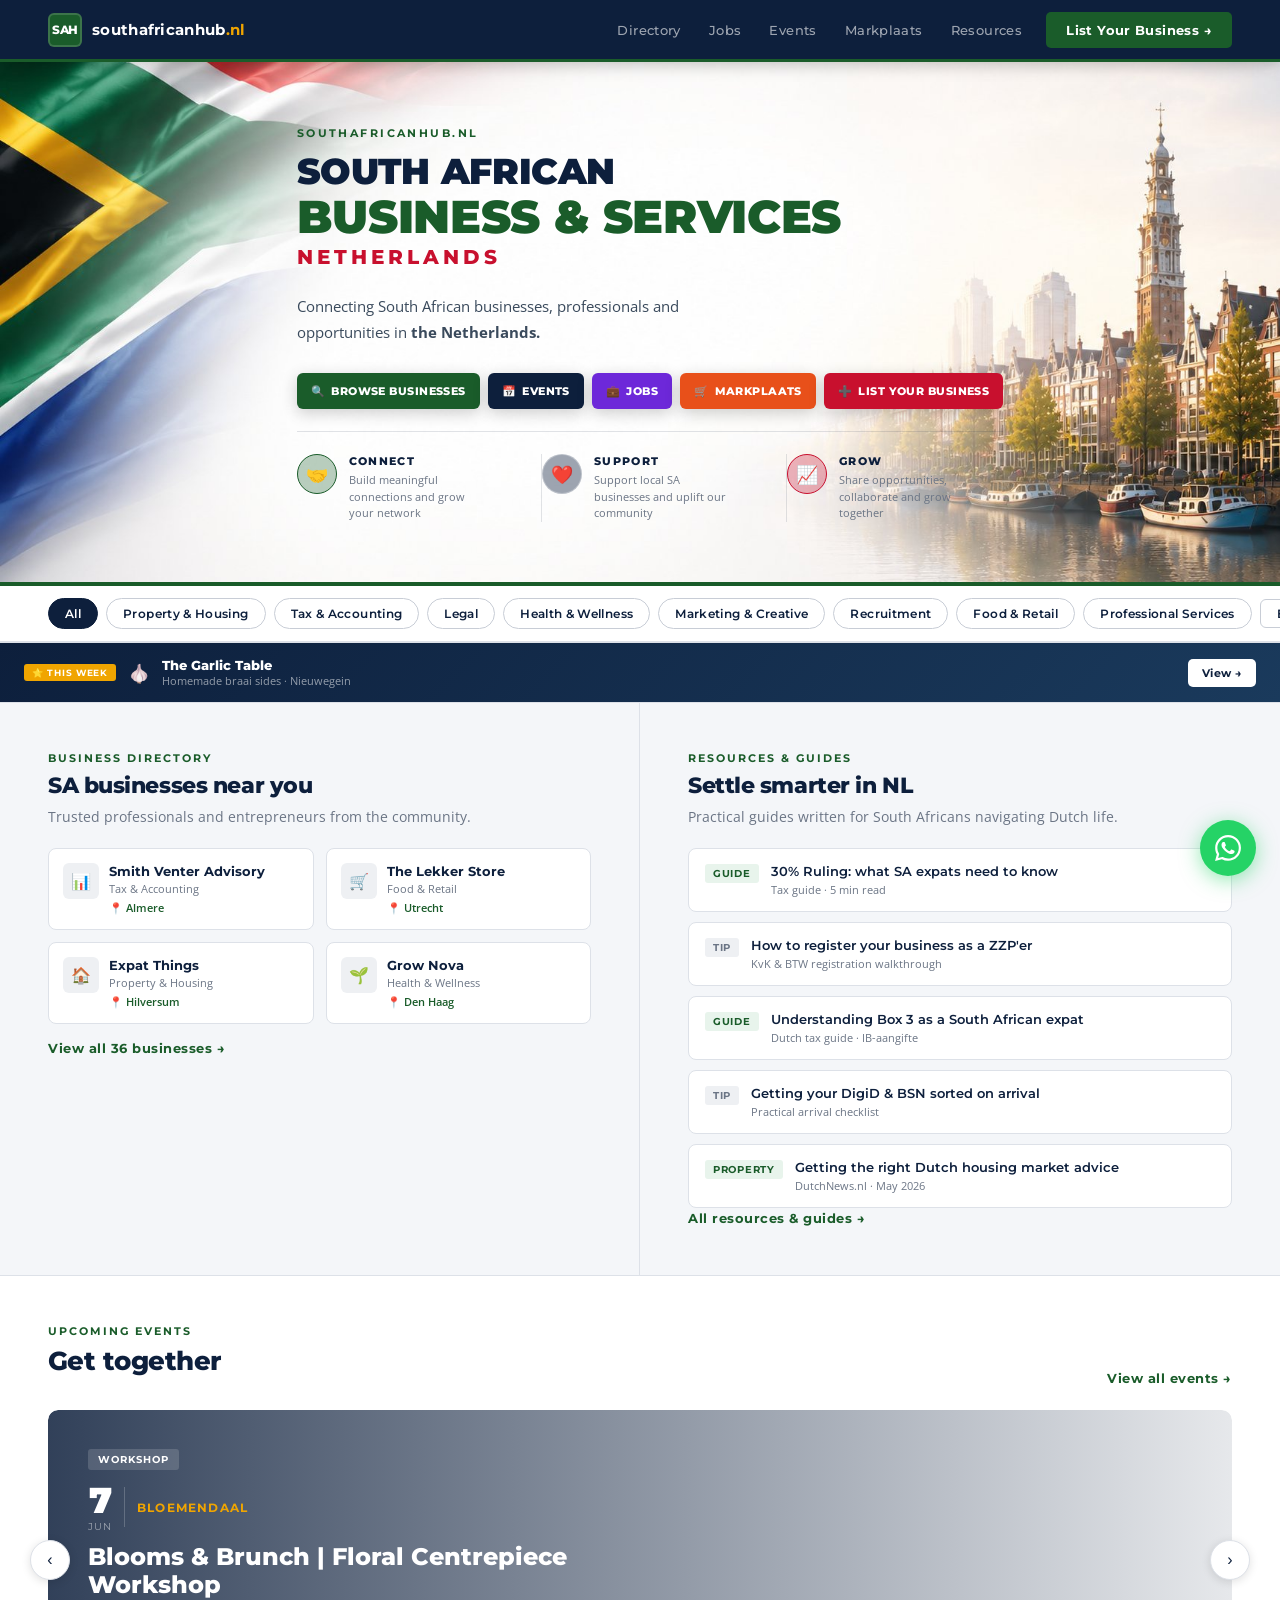
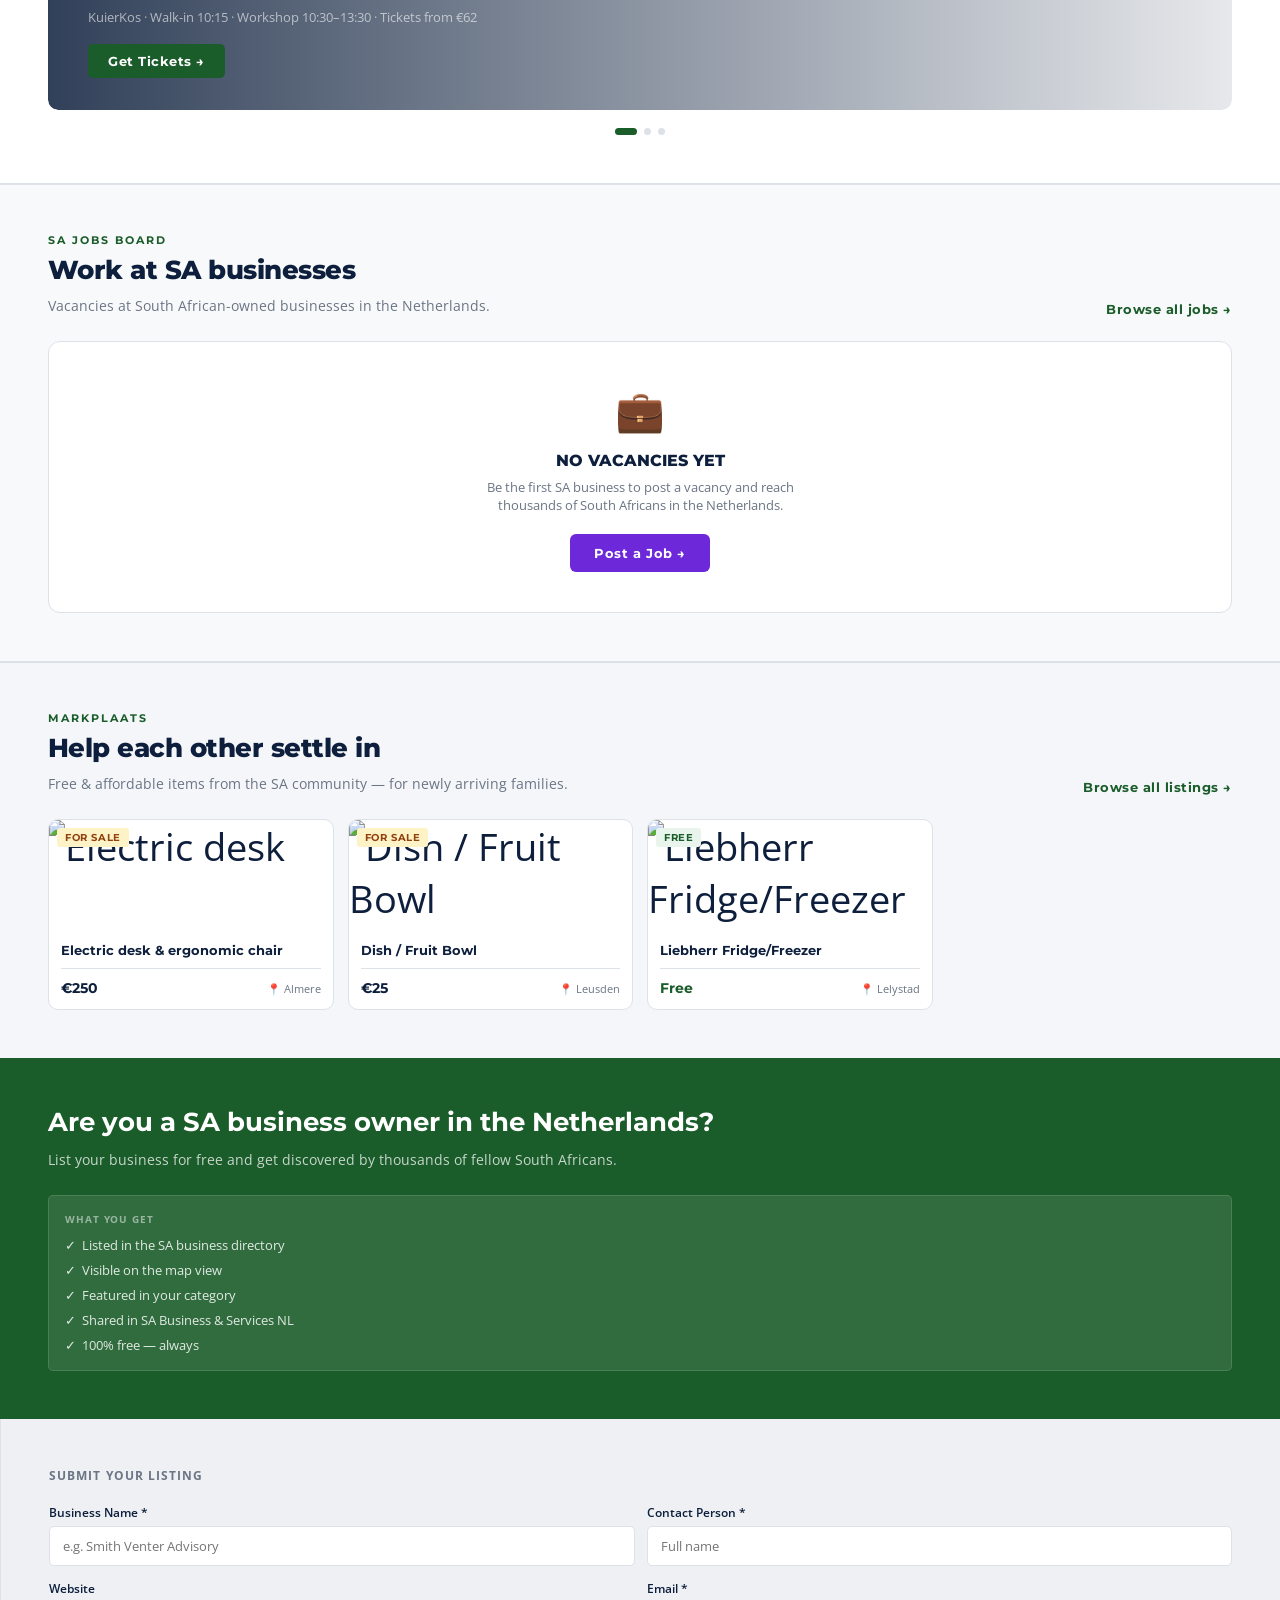
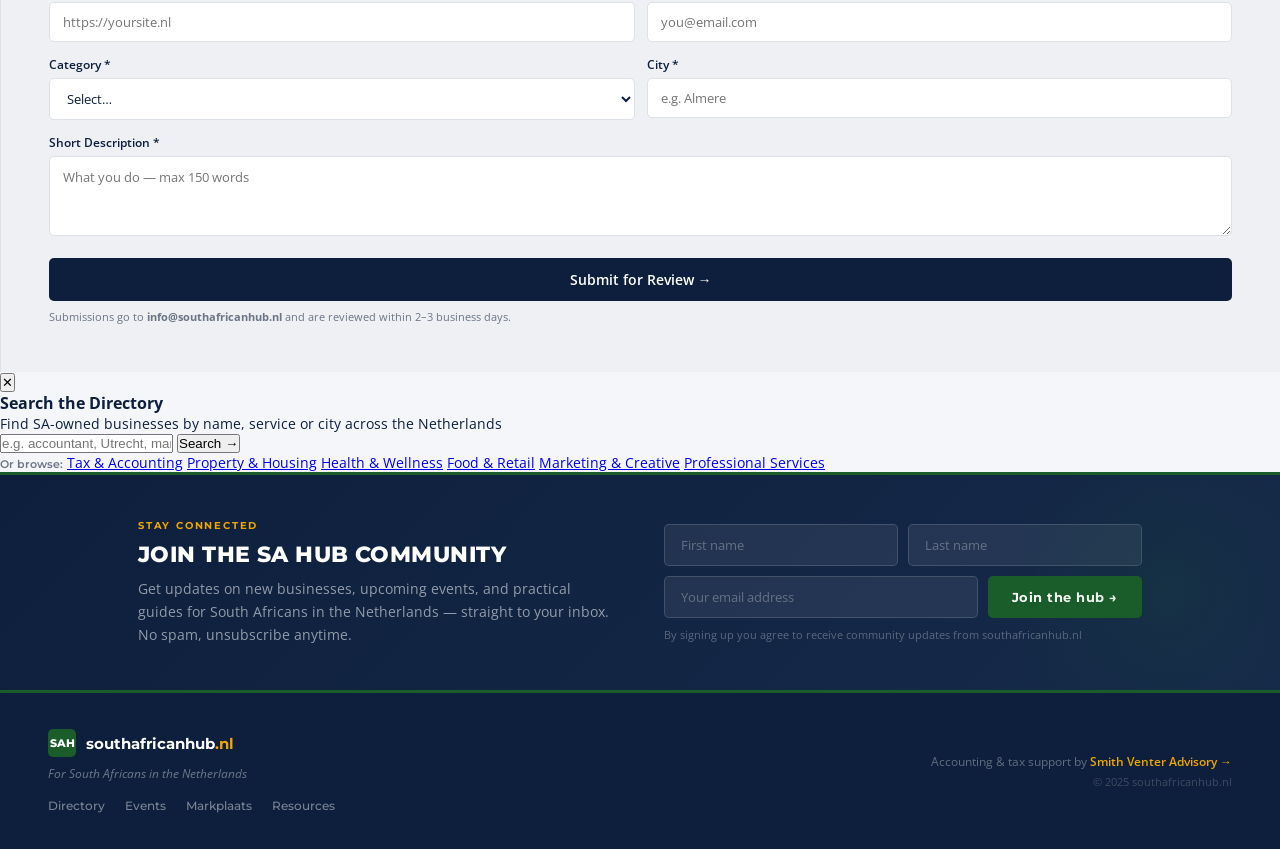
==== commit 6aff0e9e: "Add files via upload" ====
--- a/index.html
+++ b/index.html
@@ -826,12 +826,12 @@
 <!-- LIST VIEW -->
 <div style="background:linear-gradient(135deg,#0d1f3c 0%,#1a3a5c 100%);padding:14px 24px;display:flex;align-items:center;gap:12px">
   <span style="background:#f0a500;color:white;font-family:'Montserrat',sans-serif;font-size:9px;font-weight:700;letter-spacing:0.08em;text-transform:uppercase;padding:3px 8px;border-radius:3px;white-space:nowrap;flex-shrink:0">⭐ This Week</span>
-  <span style="font-size:18px;flex-shrink:0">🌸</span>
+  <span style="font-size:18px;flex-shrink:0">🧄</span>
   <div style="flex:1;min-width:0;overflow:hidden">
-    <div style="font-family:'Montserrat',sans-serif;font-weight:800;font-size:13px;color:white;white-space:nowrap;overflow:hidden;text-overflow:ellipsis">Kikko & Koast</div>
-    <div style="font-size:11px;color:rgba(255,255,255,0.55);white-space:nowrap;overflow:hidden;text-overflow:ellipsis">Floral styling · workshops · Heemskerk</div>
-  </div>
-  <a href="/directory#kikko-koast" style="background:white;color:#0d1f3c;font-family:'Montserrat',sans-serif;font-size:11px;font-weight:700;padding:7px 14px;border-radius:5px;text-decoration:none;white-space:nowrap;flex-shrink:0;letter-spacing:0.03em">View →</a>
+    <div style="font-family:'Montserrat',sans-serif;font-weight:800;font-size:13px;color:white;white-space:nowrap;overflow:hidden;text-overflow:ellipsis">The Garlic Table</div>
+    <div style="font-size:11px;color:rgba(255,255,255,0.55);white-space:nowrap;overflow:hidden;text-overflow:ellipsis">Homemade braai sides · Nieuwegein</div>
+  </div>
+  <a href="/directory#the-garlic-table" style="background:white;color:#0d1f3c;font-family:'Montserrat',sans-serif;font-size:11px;font-weight:700;padding:7px 14px;border-radius:5px;text-decoration:none;white-space:nowrap;flex-shrink:0;letter-spacing:0.03em">View →</a>
 </div>
 
 <div id="list-view" class="dual-section">
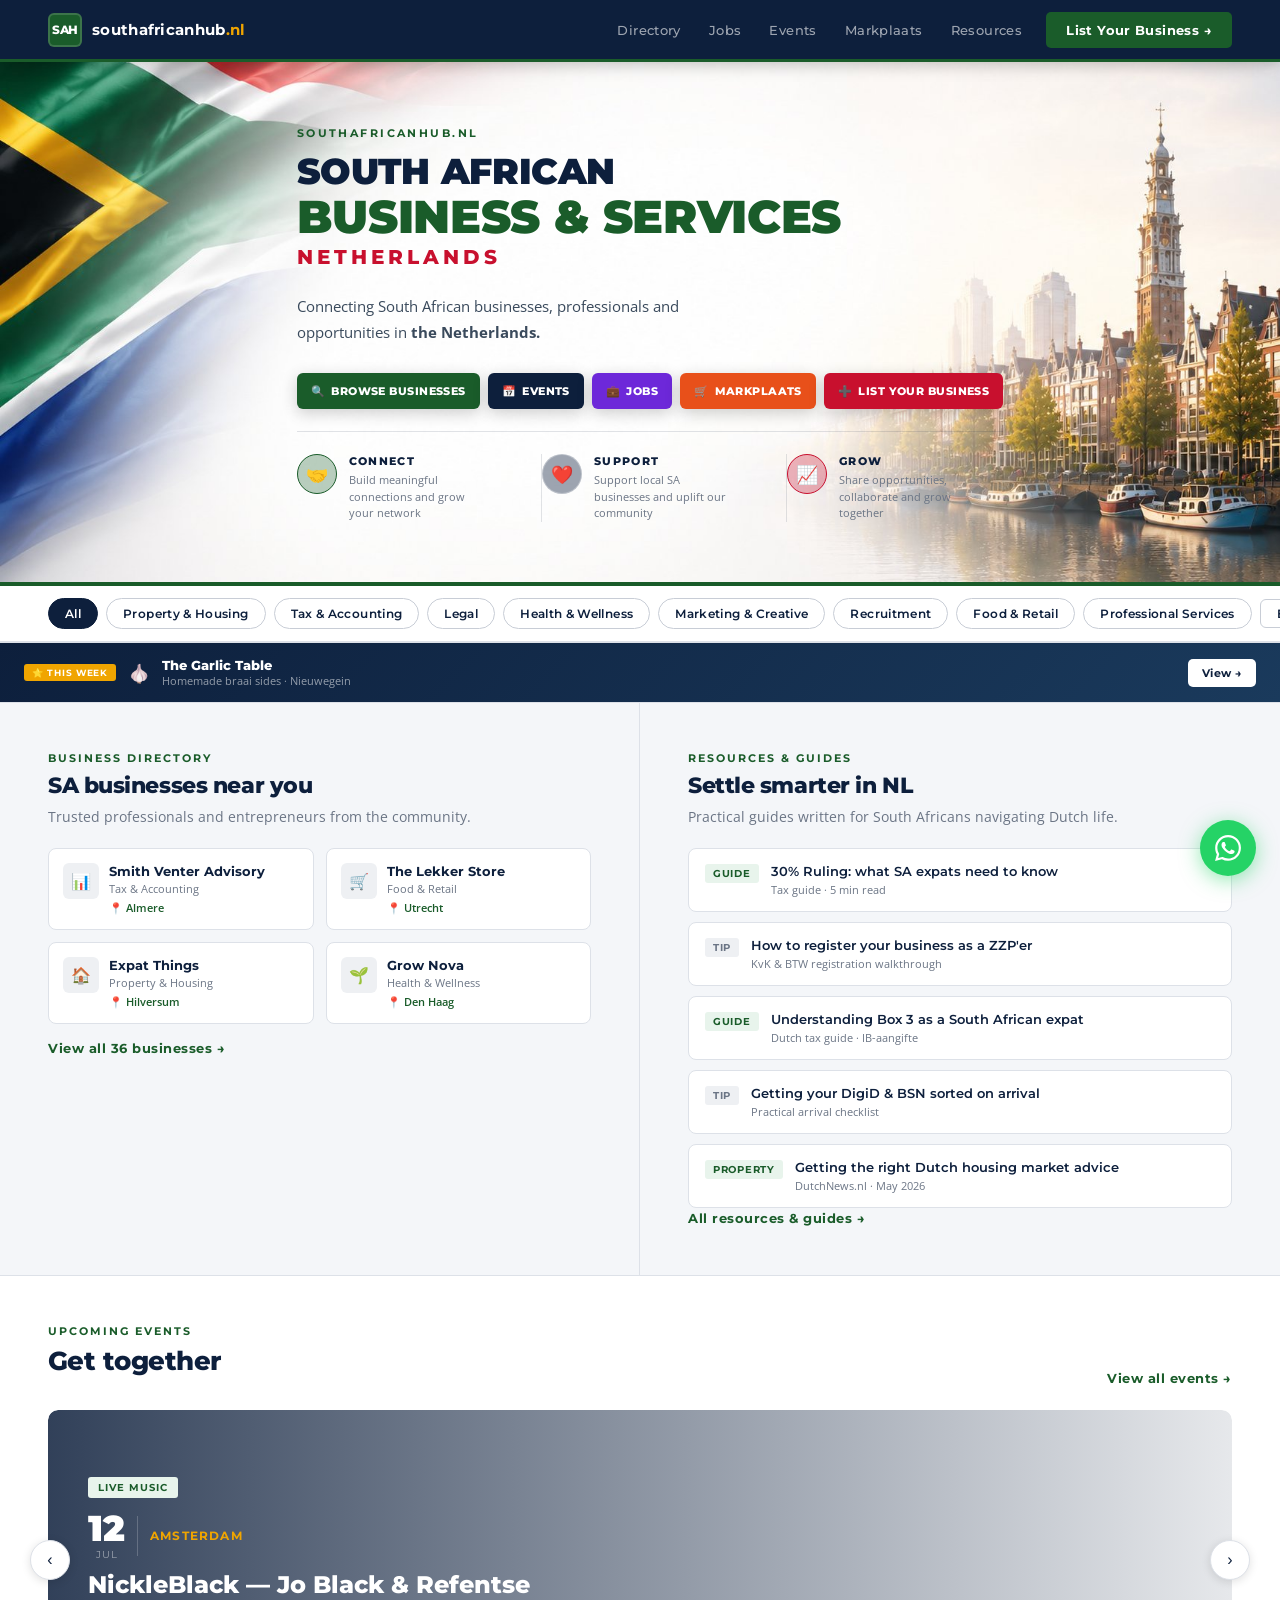
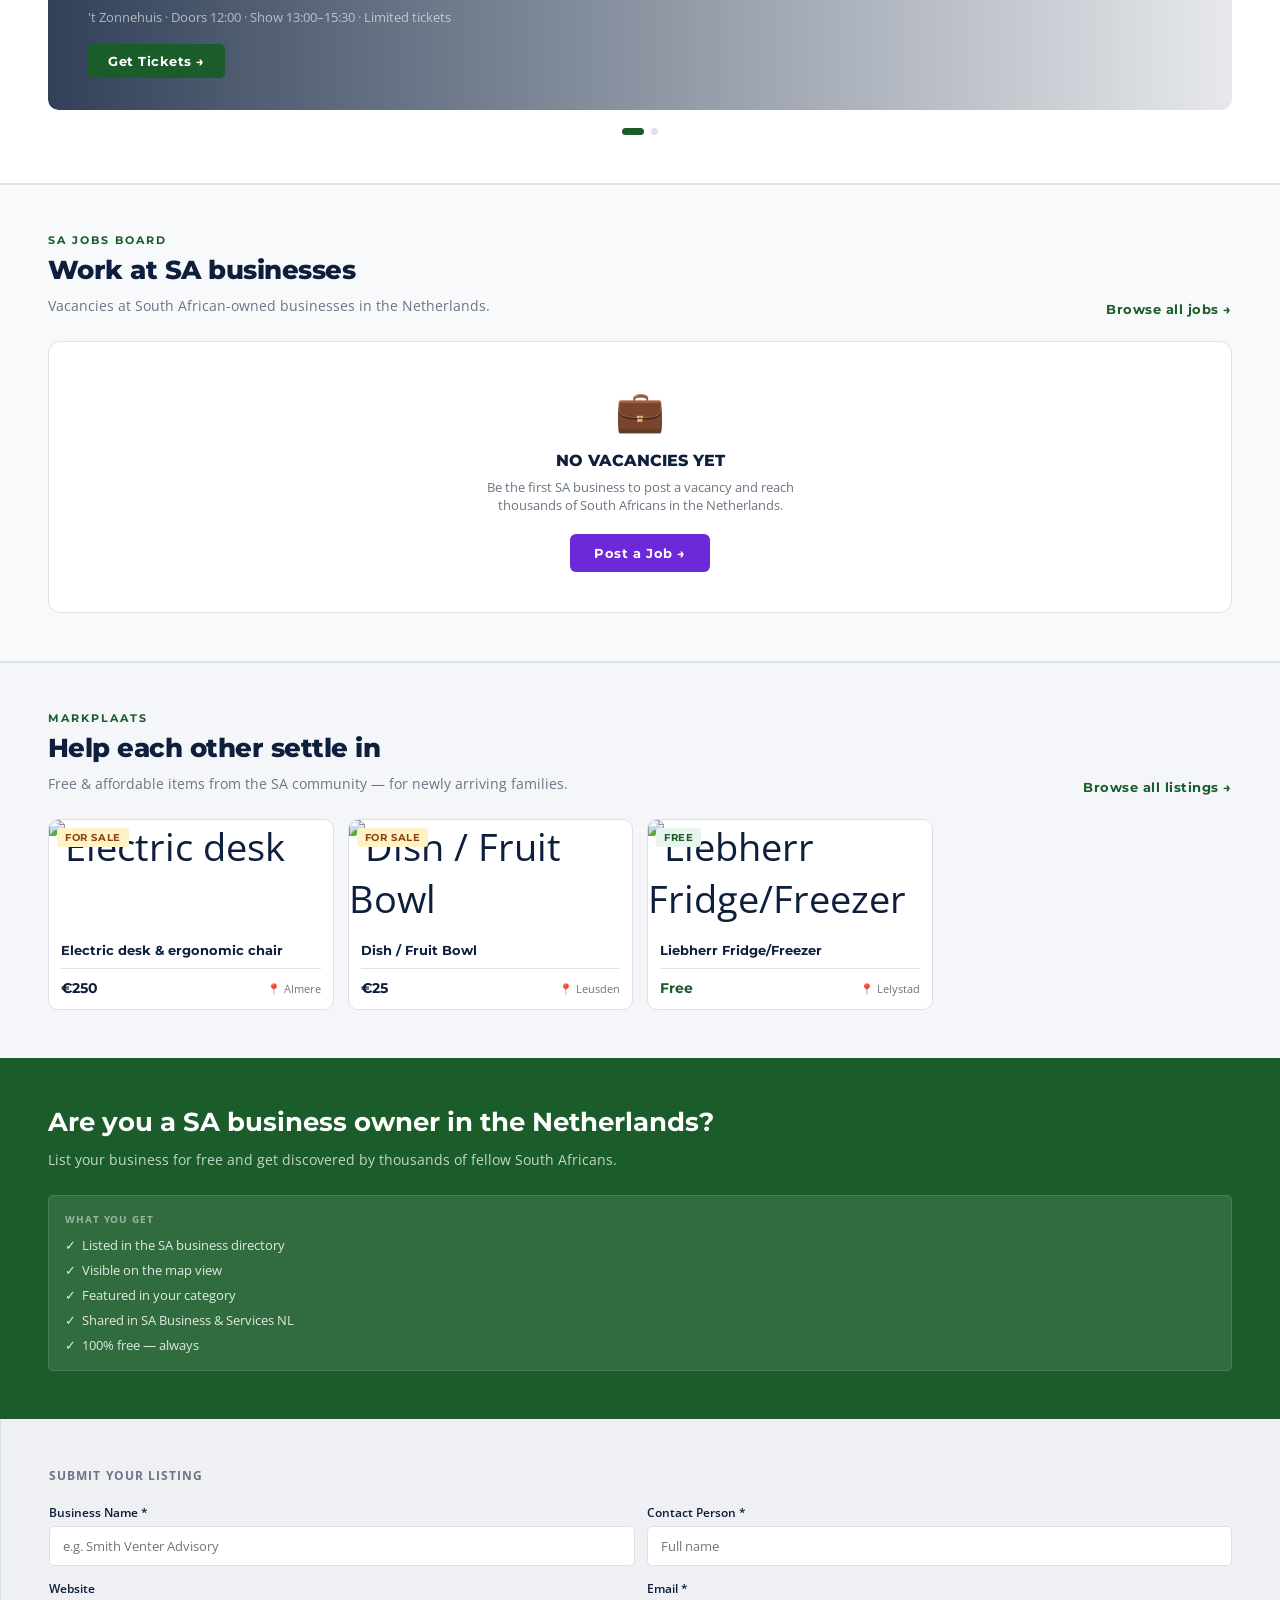
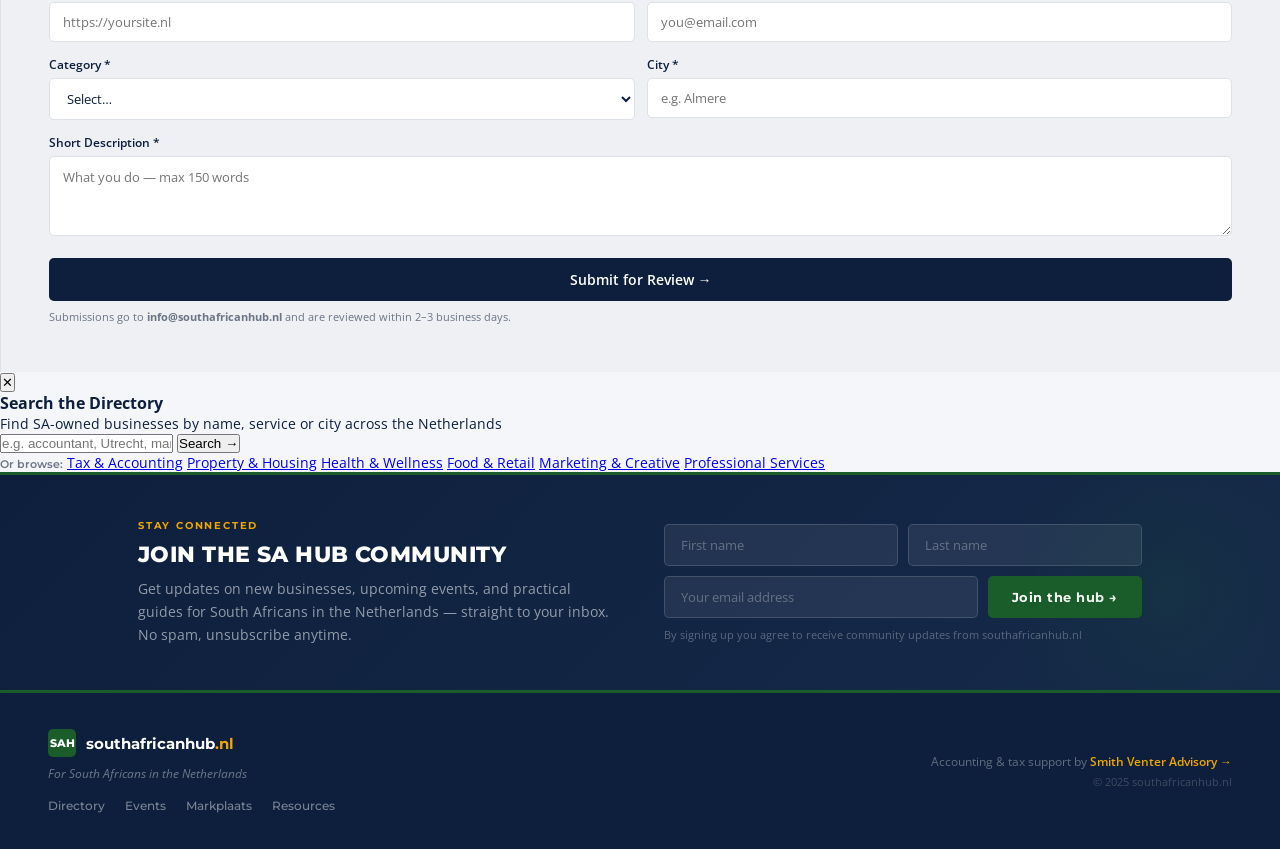
==== commit d3e780a7: "Add files via upload" ====
--- a/index.html
+++ b/index.html
@@ -875,23 +875,6 @@
     <div class="carousel-track-wrap">
       <div class="carousel-track" id="carouselTrack">
 
-        <!-- Blooms & Brunch -->
-        <a href="events.html#blooms-and-brunch" class="carousel-slide">
-          <div class="slide-banner" id="banner-0" style="background-image:url('https://res.cloudinary.com/dqawhi00g/image/upload/v1779653542/kikko-and-koast-blooms-and-brunch-floral-centrepiece-workshop-7-june-2026_banner_1_n2oamo.png');background-size:cover;background-position:center"></div>
-          <div class="slide-overlay"></div>
-          <div class="slide-content">
-            <span class="slide-tag workshop">Workshop</span>
-            <div class="slide-date-row">
-              <div class="slide-date-block"><div class="day">7</div><div class="month">Jun</div></div>
-              <div class="slide-date-sep"></div>
-              <div class="slide-city">Bloemendaal</div>
-            </div>
-            <div class="slide-title">Blooms & Brunch | Floral Centrepiece Workshop</div>
-            <div class="slide-meta">KuierKos · Walk-in 10:15 · Workshop 10:30–13:30 · Tickets from €62</div>
-            <span class="slide-cta">Get Tickets →</span>
-          </div>
-        </a>
-
         <!-- NickleBlack -->
         <a href="events.html#nickleblack-jo-black-refentse" class="carousel-slide">
           <div class="slide-banner" id="banner-1" style="background-image:url('https://res.cloudinary.com/dqawhi00g/image/upload/v1780345924/Nickleblack_mzkw9i.png');background-size:cover;background-position:center"></div>
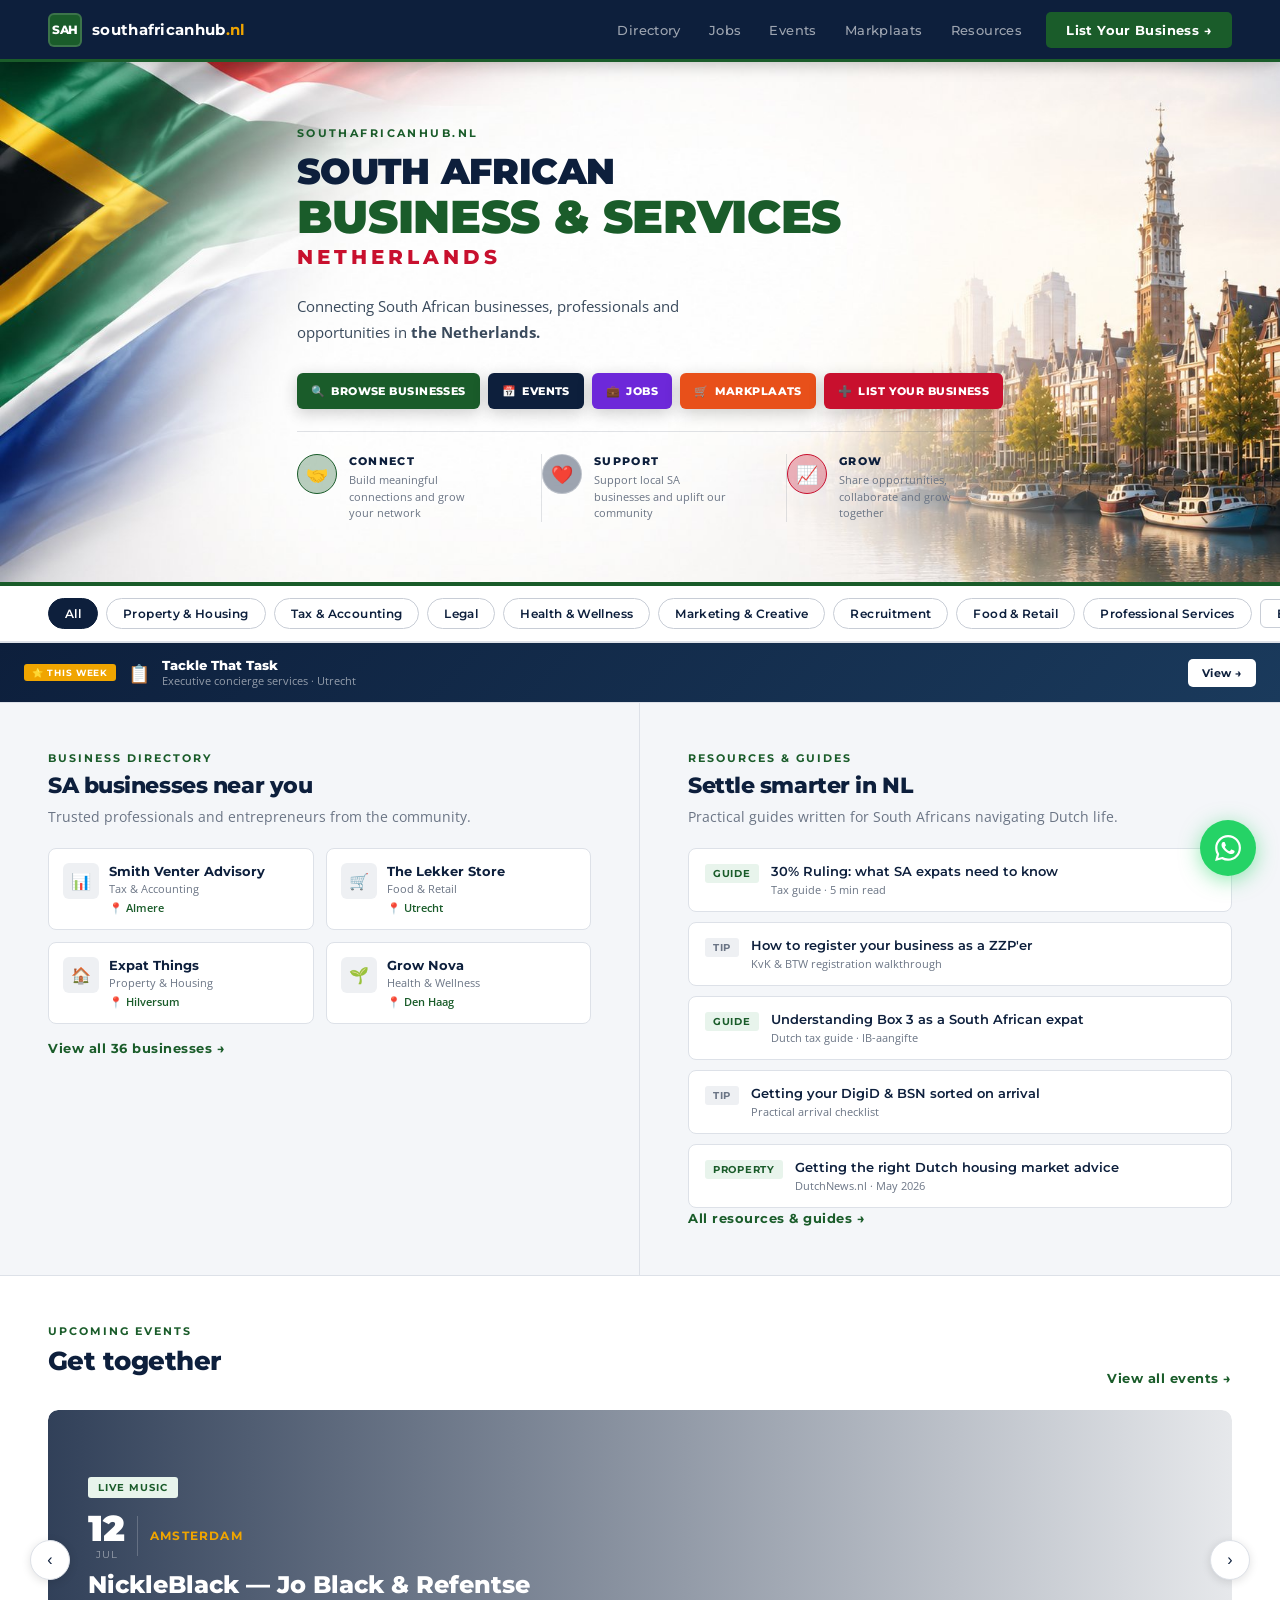
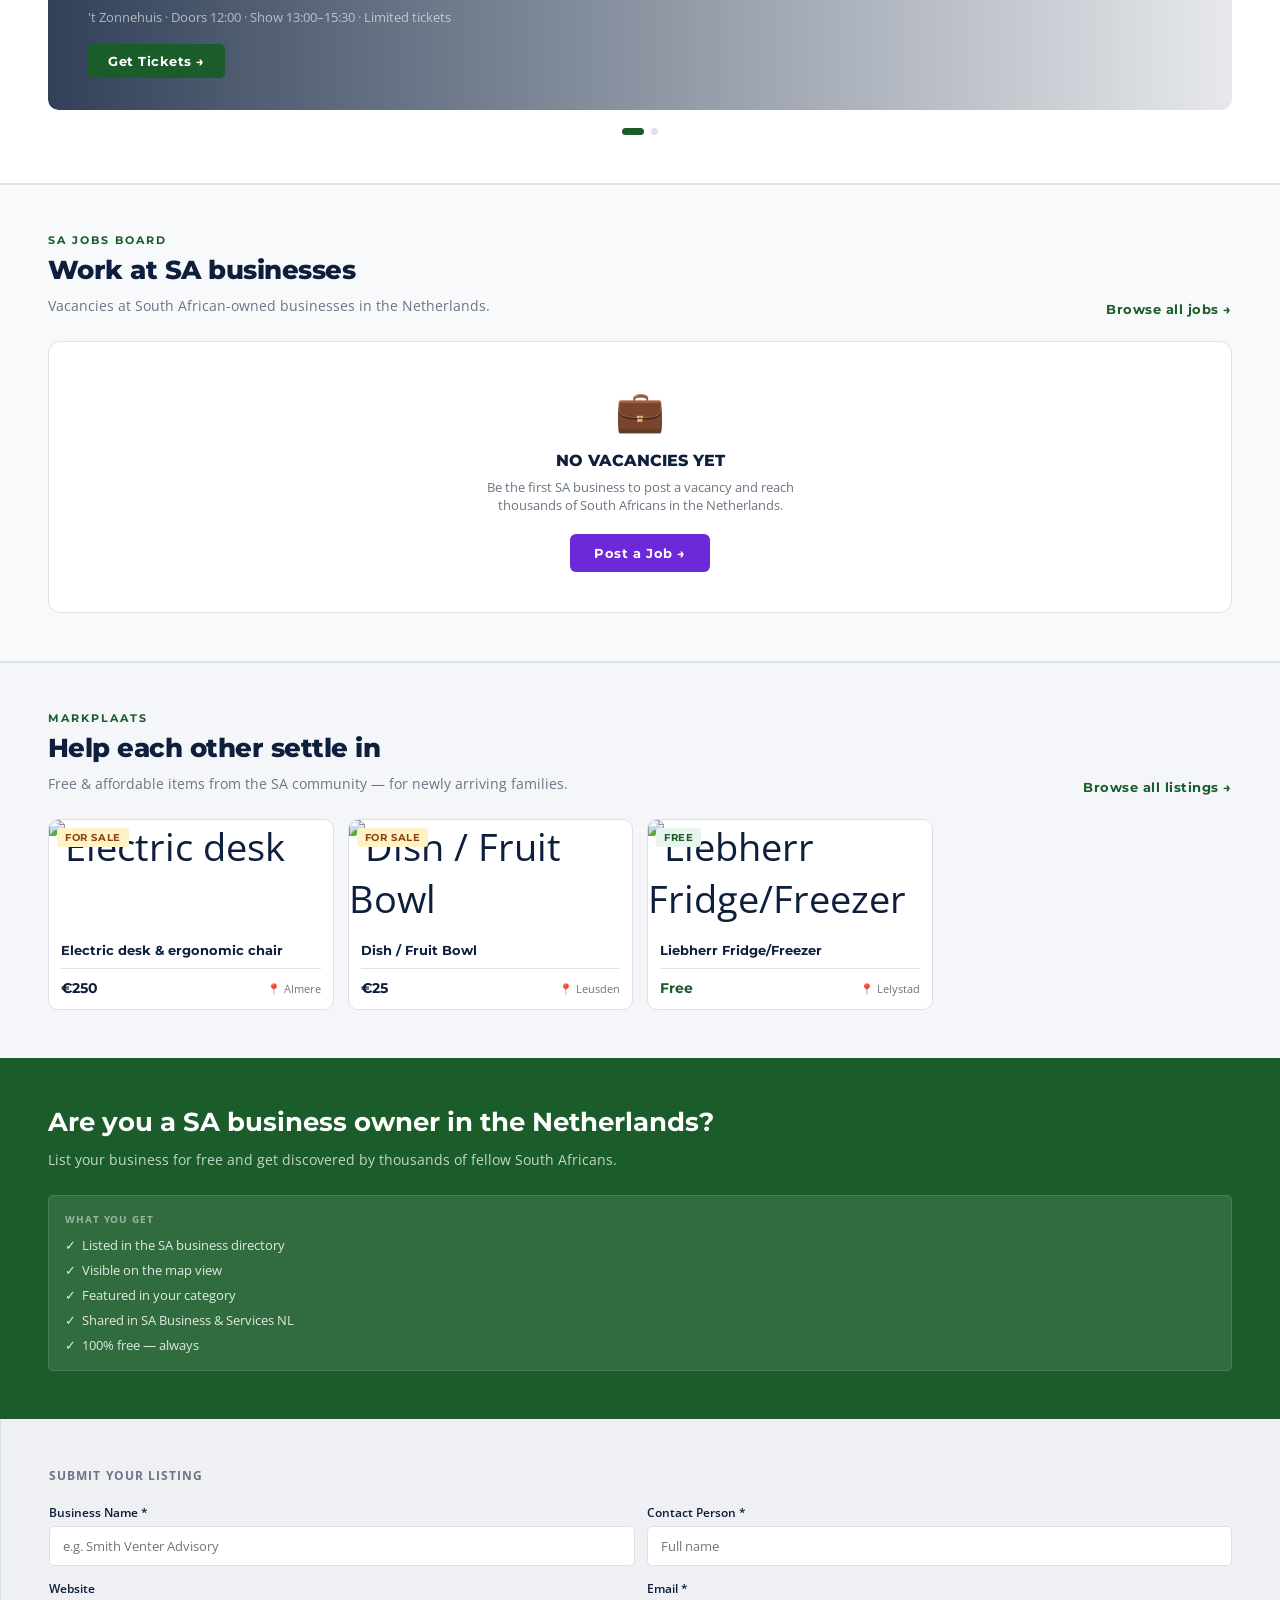
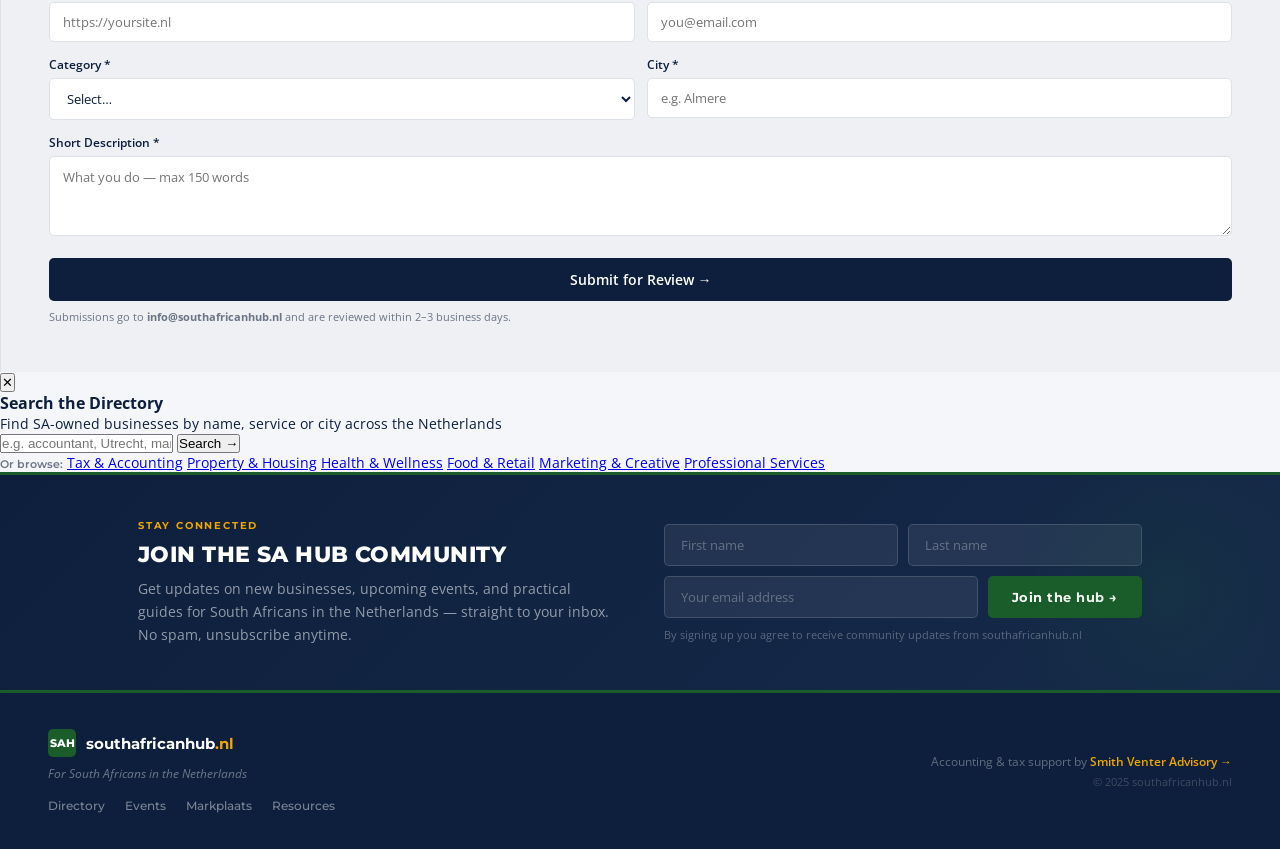
==== commit ecc25dbb: "Add files via upload" ====
--- a/index.html
+++ b/index.html
@@ -826,12 +826,12 @@
 <!-- LIST VIEW -->
 <div style="background:linear-gradient(135deg,#0d1f3c 0%,#1a3a5c 100%);padding:14px 24px;display:flex;align-items:center;gap:12px">
   <span style="background:#f0a500;color:white;font-family:'Montserrat',sans-serif;font-size:9px;font-weight:700;letter-spacing:0.08em;text-transform:uppercase;padding:3px 8px;border-radius:3px;white-space:nowrap;flex-shrink:0">⭐ This Week</span>
-  <span style="font-size:18px;flex-shrink:0">🧄</span>
+  <span style="font-size:18px;flex-shrink:0">📋</span>
   <div style="flex:1;min-width:0;overflow:hidden">
-    <div style="font-family:'Montserrat',sans-serif;font-weight:800;font-size:13px;color:white;white-space:nowrap;overflow:hidden;text-overflow:ellipsis">The Garlic Table</div>
-    <div style="font-size:11px;color:rgba(255,255,255,0.55);white-space:nowrap;overflow:hidden;text-overflow:ellipsis">Homemade braai sides · Nieuwegein</div>
-  </div>
-  <a href="/directory#the-garlic-table" style="background:white;color:#0d1f3c;font-family:'Montserrat',sans-serif;font-size:11px;font-weight:700;padding:7px 14px;border-radius:5px;text-decoration:none;white-space:nowrap;flex-shrink:0;letter-spacing:0.03em">View →</a>
+    <div style="font-family:'Montserrat',sans-serif;font-weight:800;font-size:13px;color:white;white-space:nowrap;overflow:hidden;text-overflow:ellipsis">Tackle That Task</div>
+    <div style="font-size:11px;color:rgba(255,255,255,0.55);white-space:nowrap;overflow:hidden;text-overflow:ellipsis">Executive concierge services · Utrecht</div>
+  </div>
+  <a href="/directory#tackle-that-task" style="background:white;color:#0d1f3c;font-family:'Montserrat',sans-serif;font-size:11px;font-weight:700;padding:7px 14px;border-radius:5px;text-decoration:none;white-space:nowrap;flex-shrink:0;letter-spacing:0.03em">View →</a>
 </div>
 
 <div id="list-view" class="dual-section">
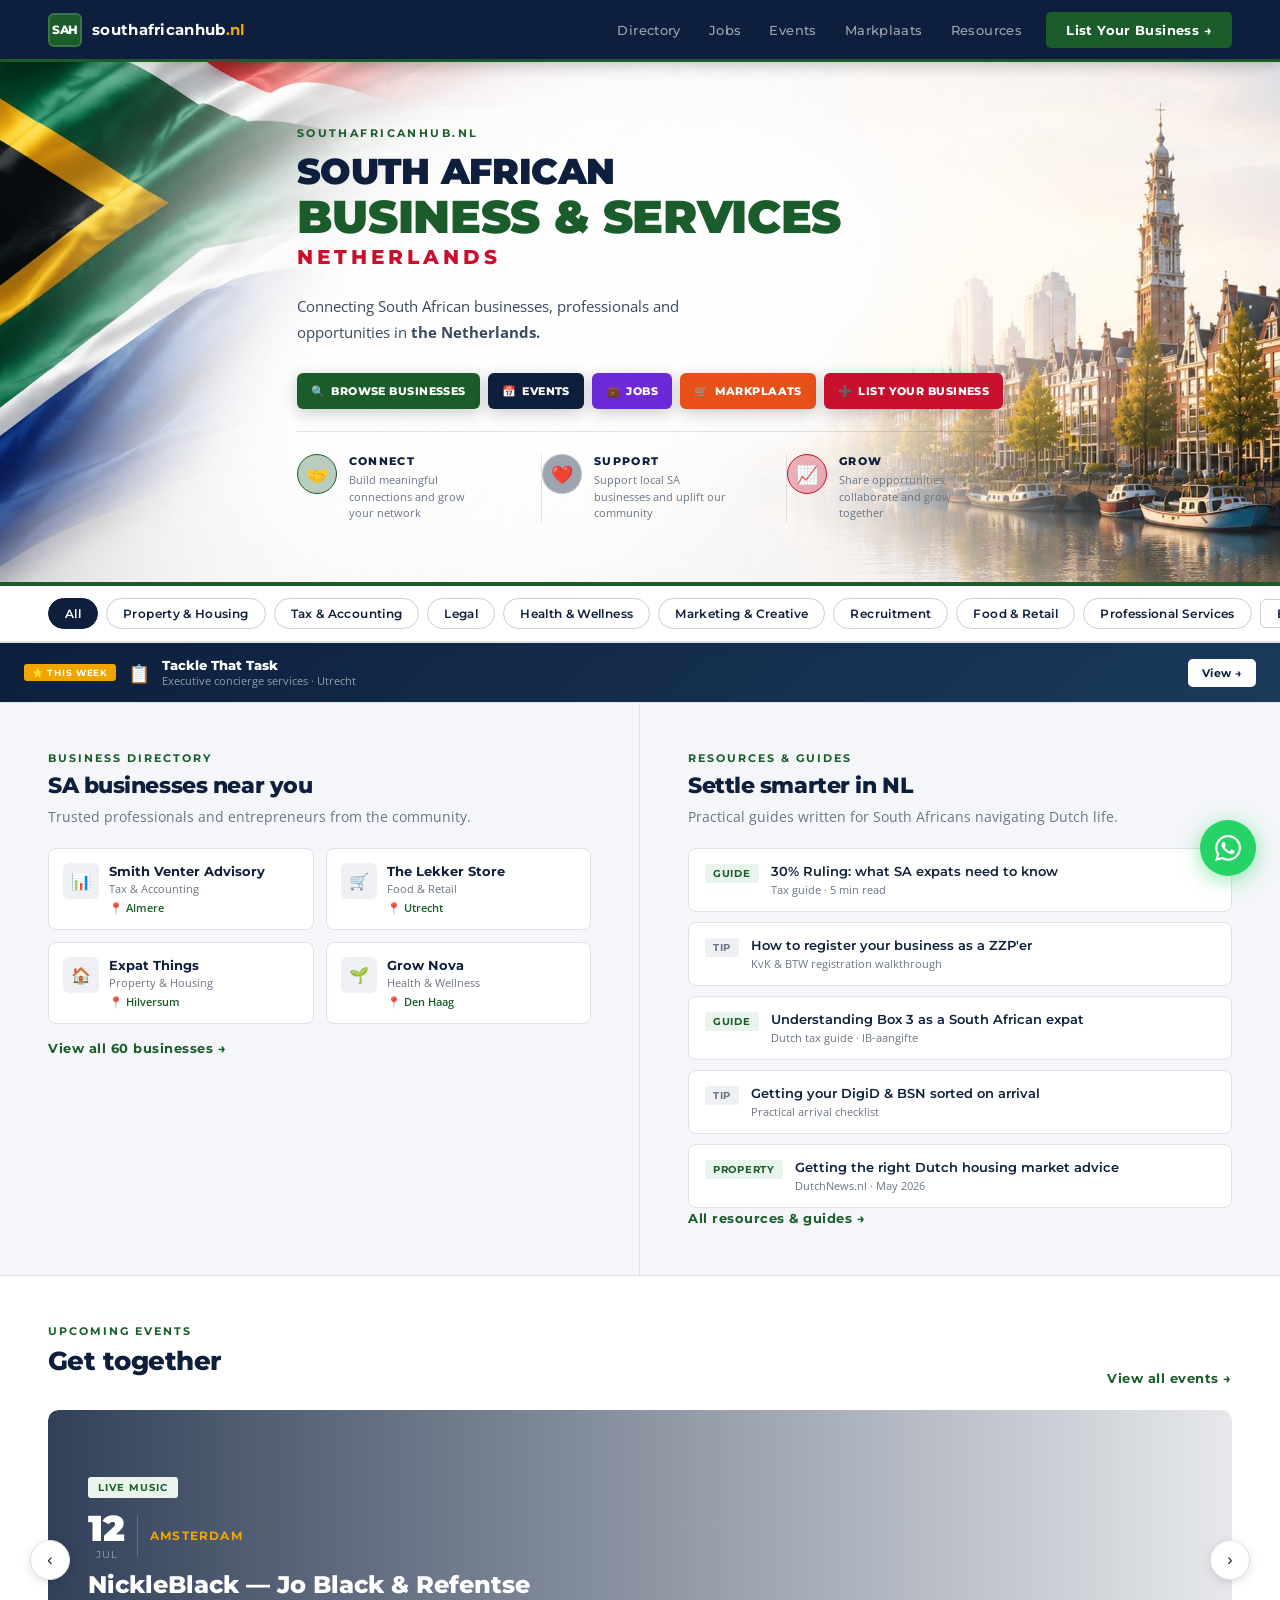
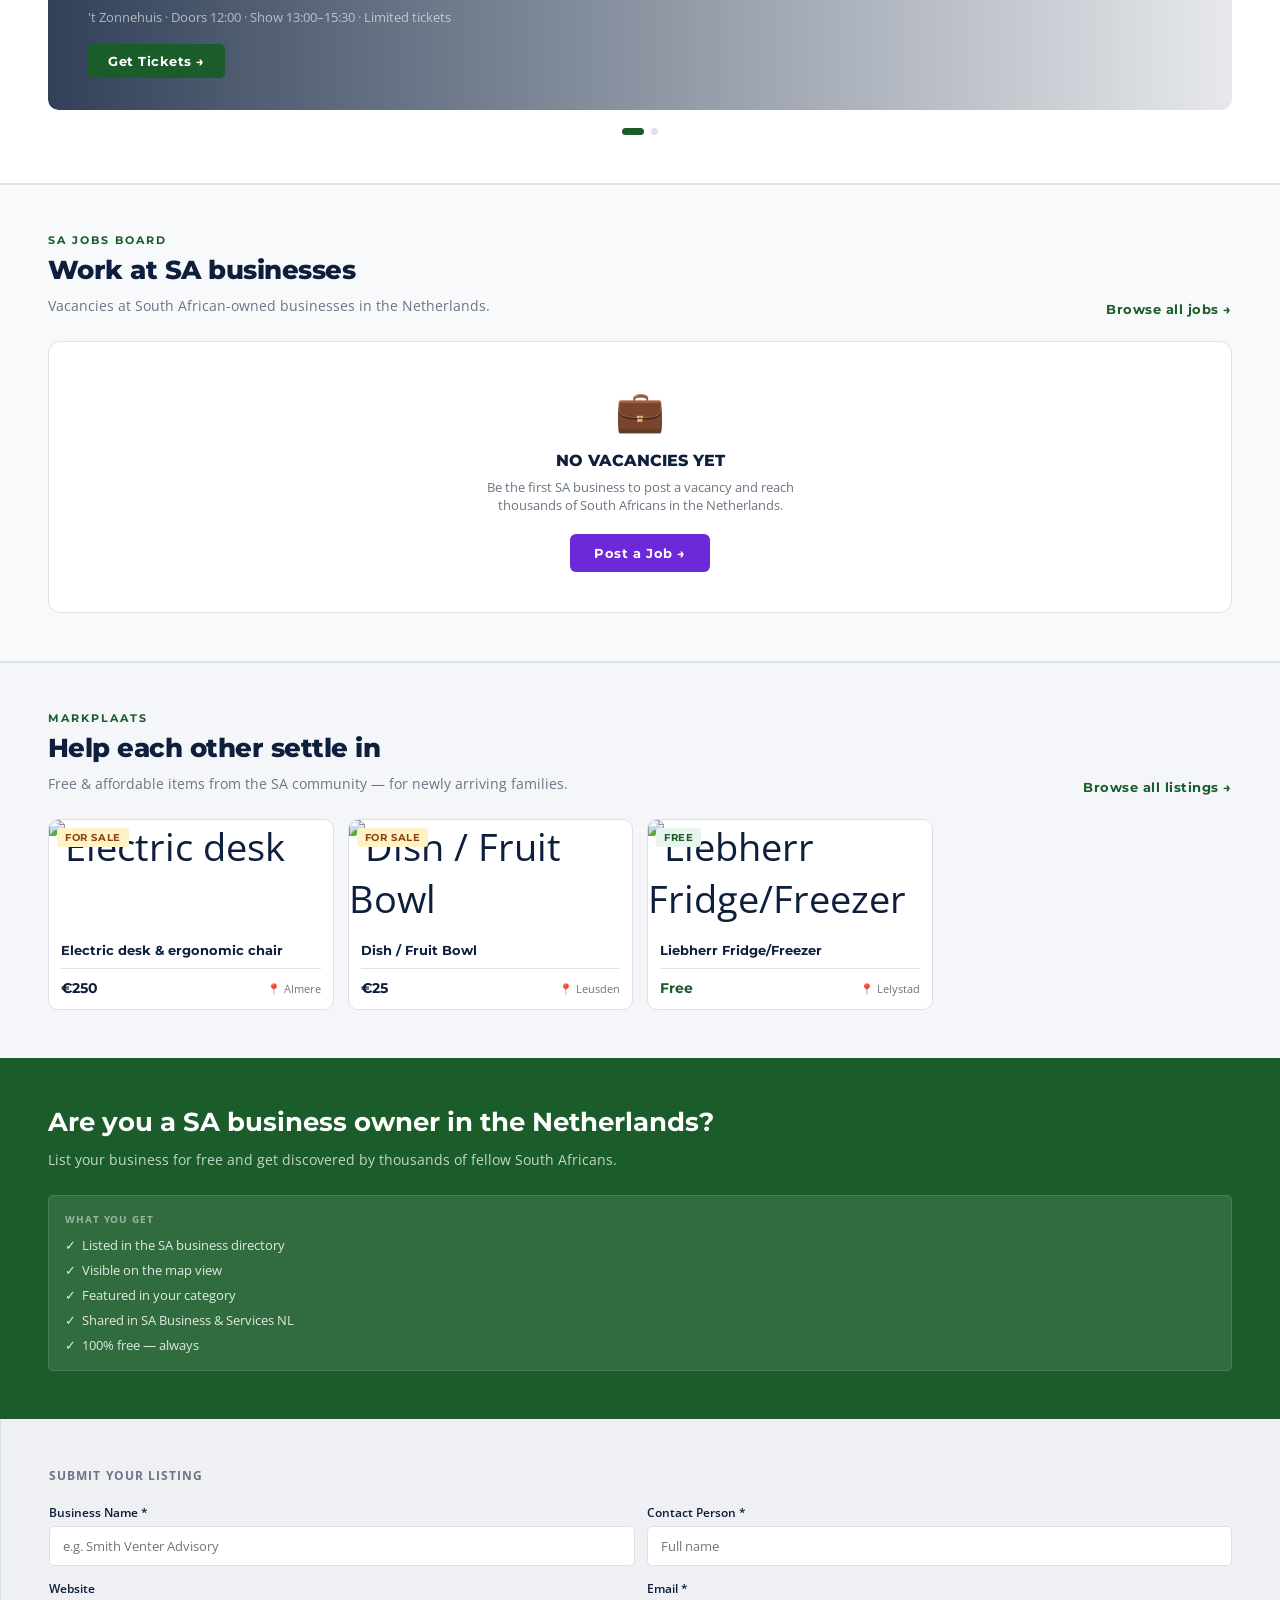
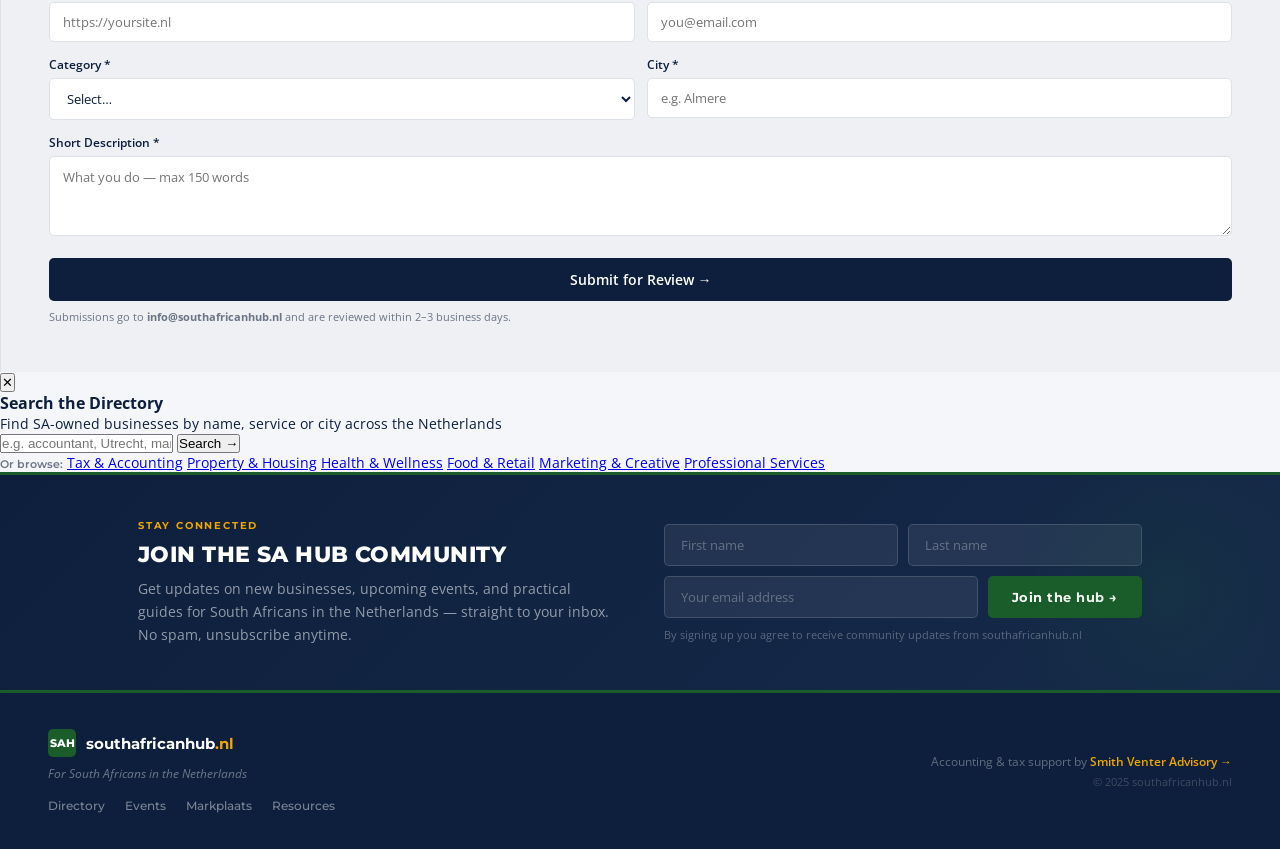
==== commit b73cbdcb: "Add files via upload" ====
--- a/index.html
+++ b/index.html
@@ -845,7 +845,7 @@
       <a href="directory.html" class="dir-card"><div class="dir-icon">🏠</div><div class="dir-card-text"><div class="name">Expat Things</div><div class="cat">Property &amp; Housing</div><div class="loc">📍 Hilversum</div></div></a>
       <a href="directory.html" class="dir-card"><div class="dir-icon">🌱</div><div class="dir-card-text"><div class="name">Grow Nova</div><div class="cat">Health &amp; Wellness</div><div class="loc">📍 Den Haag</div></div></a>
     </div>
-    <a href="directory.html" class="view-all-link" style="margin-top:16px;display:inline-flex;">View all 36 businesses →</a>
+    <a href="directory.html" class="view-all-link" style="margin-top:16px;display:inline-flex;">View all 60 businesses →</a>
   </div>
 
   <div class="dual-col">
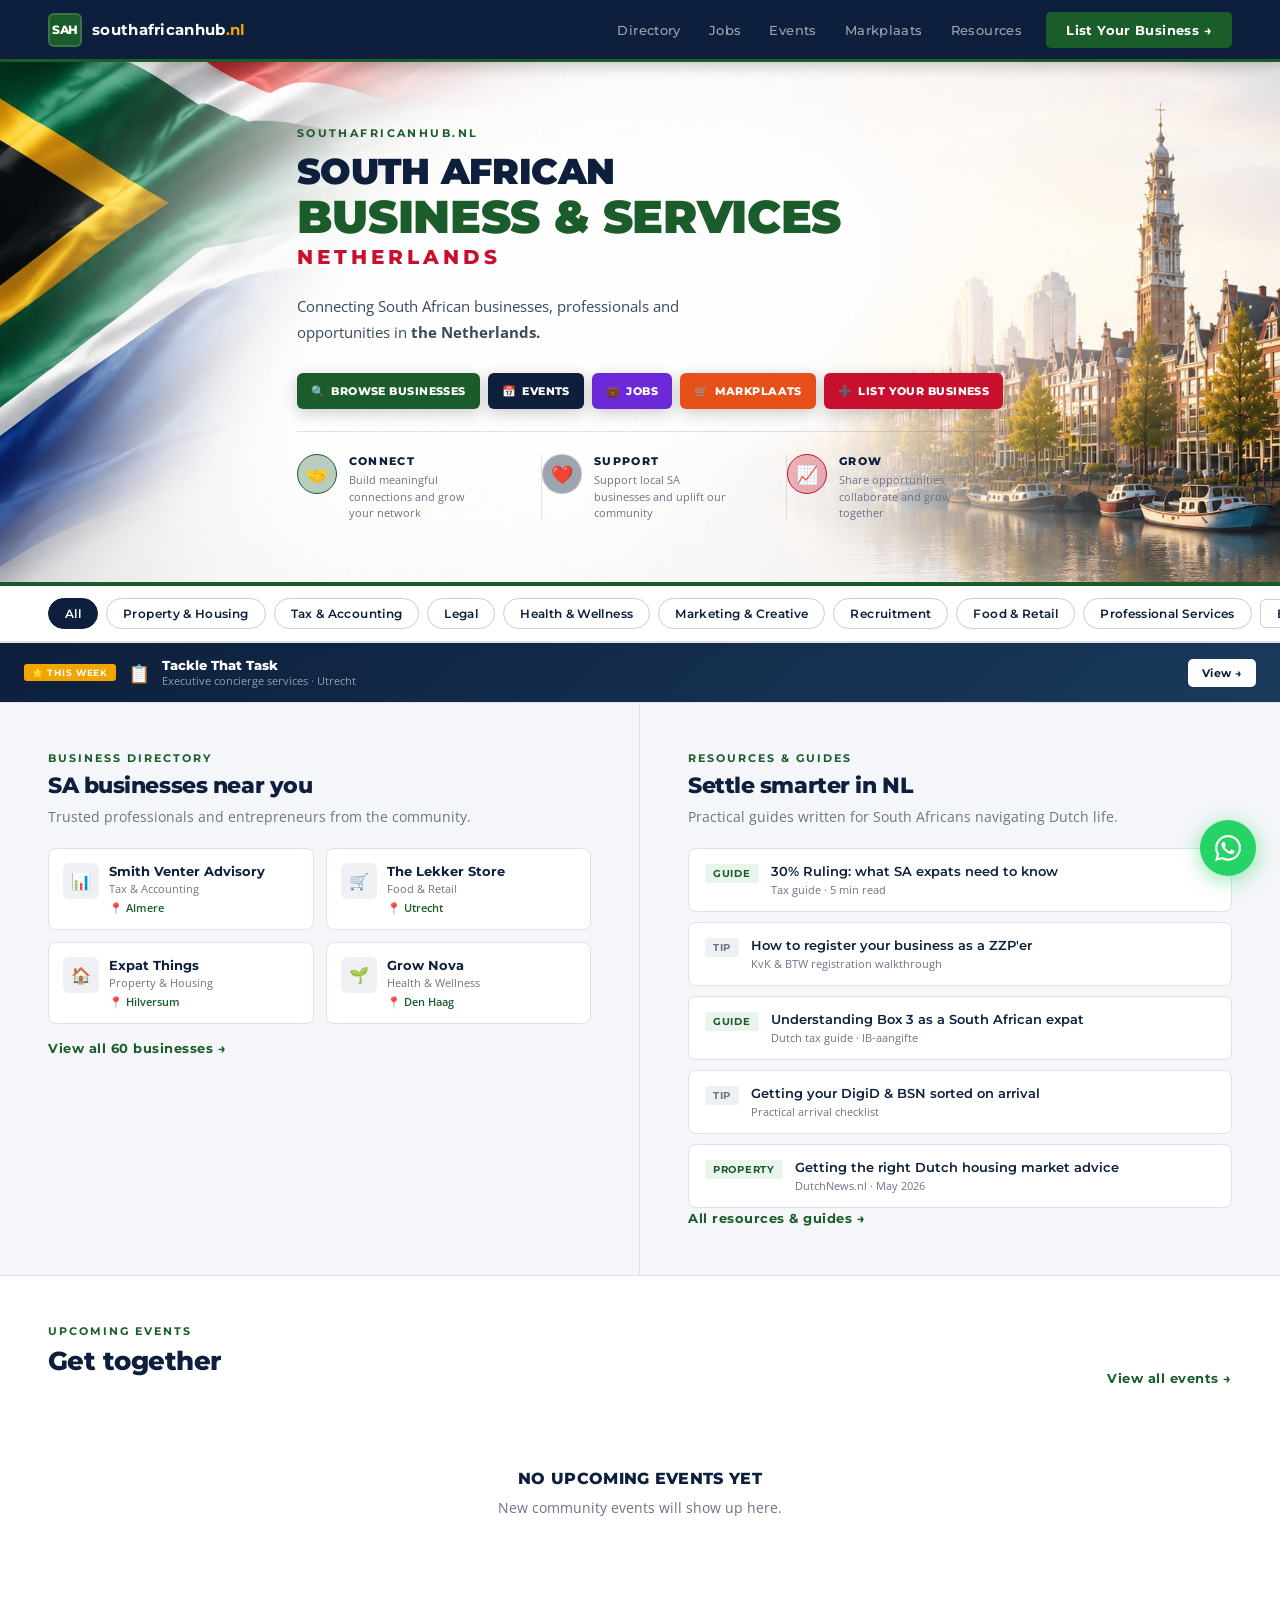
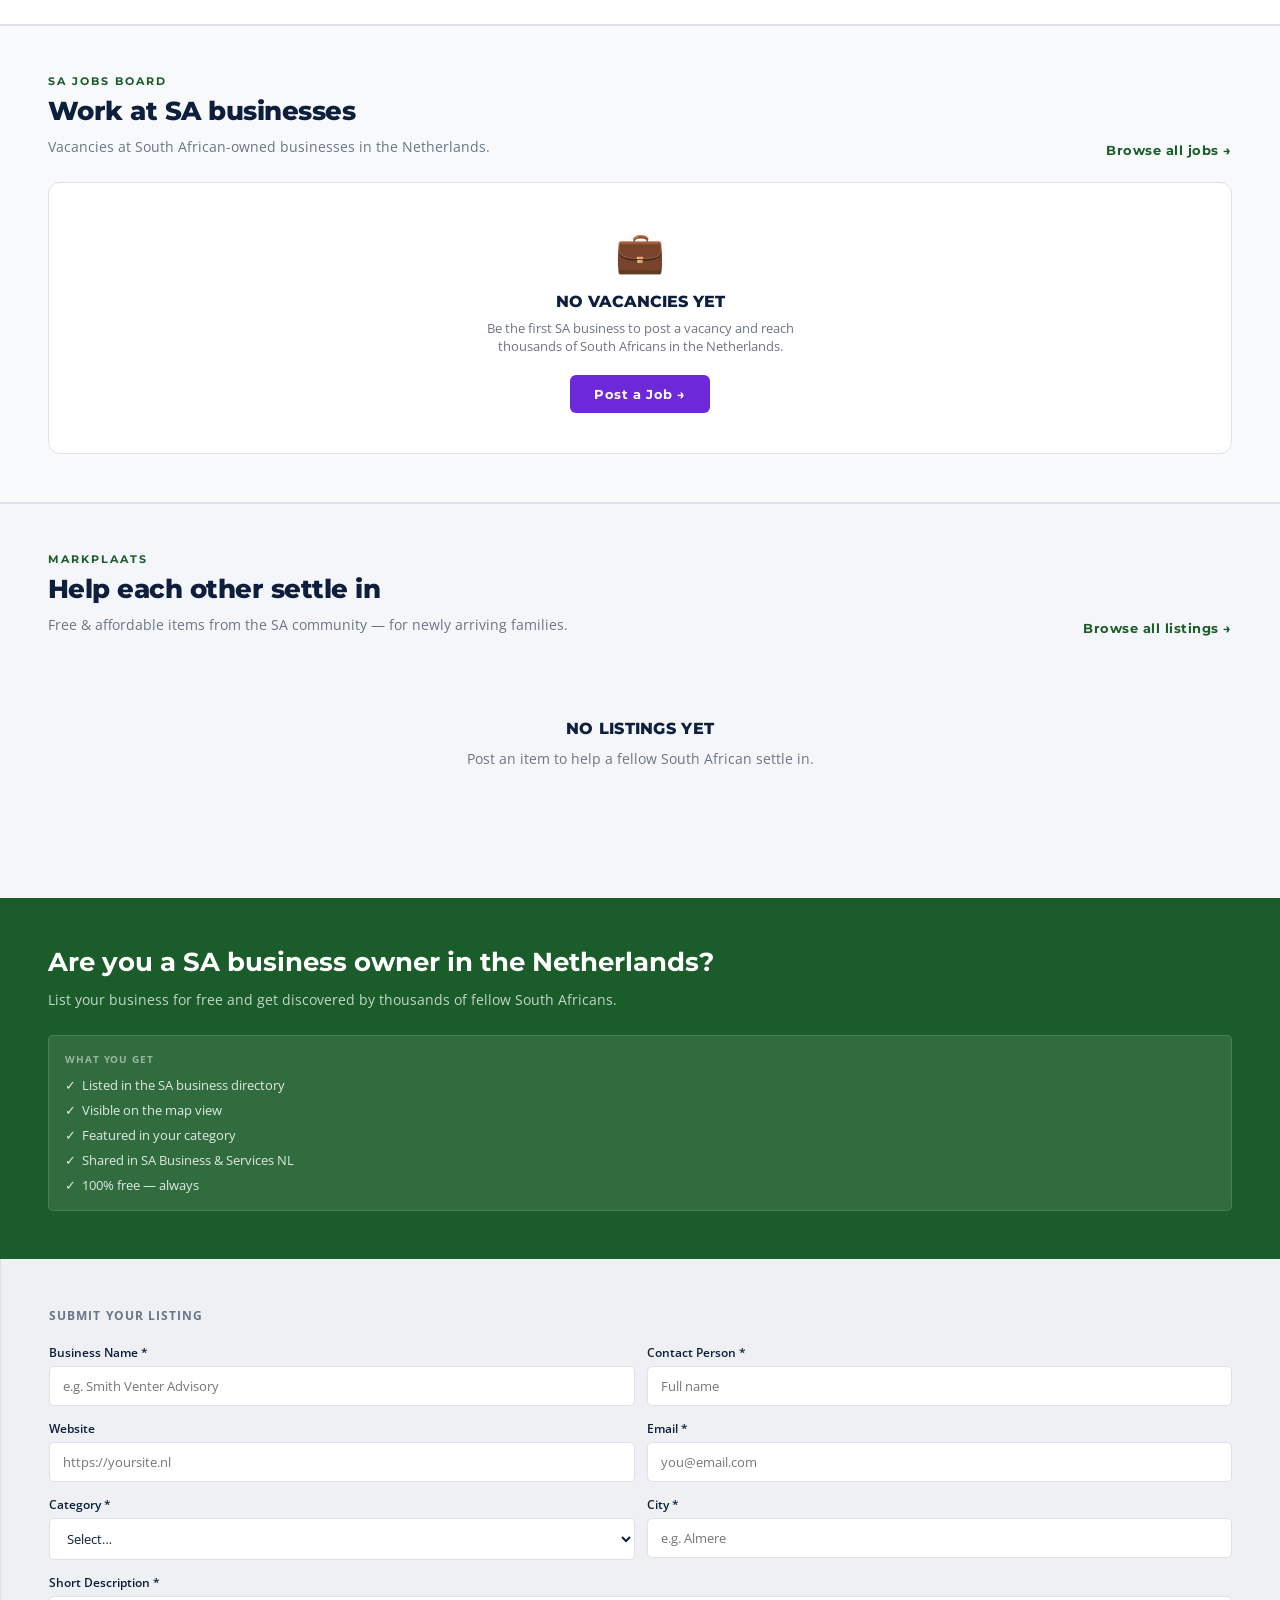
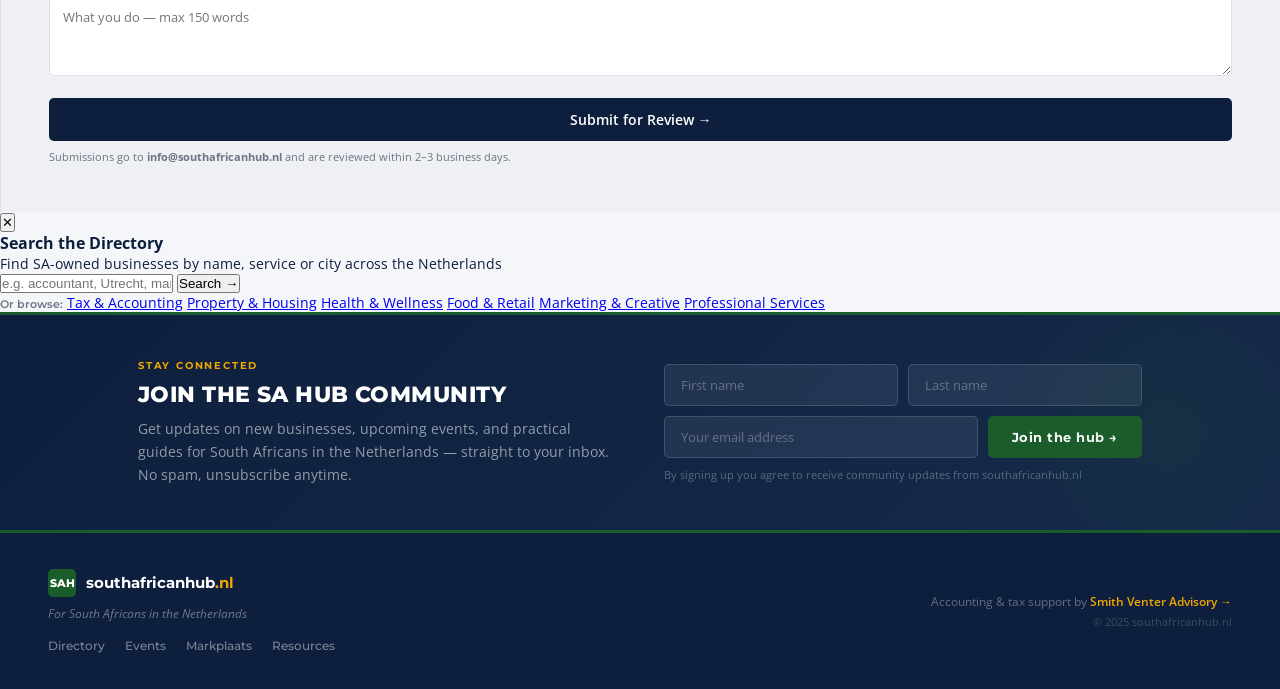
==== commit db567d18: "Add files via upload" ====
--- a/index.html
+++ b/index.html
@@ -741,6 +741,13 @@
   .discord-section-inner { flex-direction: column !important; }
   .discord-section-inner iframe { width: 100% !important; }
 }
+
+  /* Empty states: shown only when a page has no cards (pure CSS, so the add-* automation can keep appending cards) */
+  .empty-note { display: none; text-align: center; padding: 56px 20px; color: var(--muted, #64748b); font-size: 14px; line-height: 1.6; }
+  .empty-note strong { display: block; font-family: 'Montserrat', sans-serif; font-size: 16px; font-weight: 800; color: var(--navy, #0d1f3c); margin-bottom: 6px; text-transform: uppercase; letter-spacing: .02em; }
+  body:not(:has(.carousel-slide)) .home-events-empty { display: block; }
+  body:not(:has(.carousel-slide)) .carousel-outer, body:not(:has(.carousel-slide)) .carousel-dots { display: none; }
+  body:not(:has(.mp-card-preview)) .home-mp-empty { display: block; }
 </style>
 </head>
 <body>
@@ -871,43 +878,10 @@
     <a href="events.html" class="view-all-link">View all events →</a>
   </div>
 
+  <div class="empty-note home-events-empty"><strong>No upcoming events yet</strong>New community events will show up here.</div>
   <div class="carousel-outer">
     <div class="carousel-track-wrap">
       <div class="carousel-track" id="carouselTrack">
-
-        <!-- NickleBlack -->
-        <a href="events.html#nickleblack-jo-black-refentse" class="carousel-slide">
-          <div class="slide-banner" id="banner-1" style="background-image:url('https://res.cloudinary.com/dqawhi00g/image/upload/v1780345924/Nickleblack_mzkw9i.png');background-size:cover;background-position:center"></div>
-          <div class="slide-overlay"></div>
-          <div class="slide-content">
-            <span class="slide-tag community">Live Music</span>
-            <div class="slide-date-row">
-              <div class="slide-date-block"><div class="day">12</div><div class="month">Jul</div></div>
-              <div class="slide-date-sep"></div>
-              <div class="slide-city">Amsterdam</div>
-            </div>
-            <div class="slide-title">NickleBlack — Jo Black & Refentse</div>
-            <div class="slide-meta">'t Zonnehuis · Doors 12:00 · Show 13:00–15:30 · Limited tickets</div>
-            <span class="slide-cta">Get Tickets →</span>
-          </div>
-        </a>
-
-        <!-- Trots Afrikaans 2026 -->
-        <a href="events.html#trots-afrikaans-2026" class="carousel-slide">
-          <div class="slide-banner" id="banner-2" style="background-image:url('https://res.cloudinary.com/dqawhi00g/image/upload/v1780346016/Trots_Afrikaans_n4d3rq.png');background-size:cover;background-position:center"></div>
-          <div class="slide-overlay"></div>
-          <div class="slide-content">
-            <span class="slide-tag community">Live Music</span>
-            <div class="slide-date-row">
-              <div class="slide-date-block"><div class="day">30</div><div class="month">Oct</div></div>
-              <div class="slide-date-sep"></div>
-              <div class="slide-city">Veenendaal</div>
-            </div>
-            <div class="slide-title">Trots Afrikaans 2026 — Bok van Blerk · Appel · Dodo</div>
-            <div class="slide-meta">De Basiliek · Doors 18:00 · Show 19:00–22:00 · Limited seats</div>
-            <span class="slide-cta">Get Tickets →</span>
-          </div>
-        </a>
 
       </div>
     </div>
@@ -946,19 +920,9 @@
     <div><div class="section-eyebrow">Markplaats</div><div class="section-title">Help each other settle in</div><p class="section-sub" style="margin-top:6px;">Free & affordable items from the SA community — for newly arriving families.</p></div>
     <a href="markplaats.html" class="view-all-link">Browse all listings →</a>
   </div>
+  <div class="empty-note home-mp-empty"><strong>No listings yet</strong>Post an item to help a fellow South African settle in.</div>
   <div class="mp-grid-preview">
-    <a href="markplaats.html" class="mp-card-preview">
-      <div class="mp-img" style="padding:0;overflow:hidden"><img src="https://res.cloudinary.com/dqawhi00g/image/upload/v1779366249/WhatsApp_Image_2026-05-21_at_14.12.38_viq1yq.jpg" alt="Electric desk" style="width:100%;height:100%;object-fit:cover"><span class="mp-badge sale">For Sale</span></div>
-      <div class="mp-body-preview"><div class="mp-title-preview">Electric desk &amp; ergonomic chair</div><div class="mp-footer-preview"><span class="mp-price">€250</span><span class="mp-city-preview">📍 Almere</span></div></div>
-    </a>
-    <a href="markplaats.html#dish-fruit-bowl" class="mp-card-preview">
-      <div class="mp-img" style="padding:0;overflow:hidden"><img src="https://res.cloudinary.com/dqawhi00g/image/upload/v1779821690/1000048297_c4wtqn.jpg" alt="Dish / Fruit Bowl" style="width:100%;height:100%;object-fit:cover"><span class="mp-badge sale">For Sale</span></div>
-      <div class="mp-body-preview"><div class="mp-title-preview">Dish / Fruit Bowl</div><div class="mp-footer-preview"><span class="mp-price">€25</span><span class="mp-city-preview">📍 Leusden</span></div></div>
-    </a>
-    <a href="markplaats.html#fridge-freezer" class="mp-card-preview">
-      <div class="mp-img" style="padding:0;overflow:hidden"><img src="https://res.cloudinary.com/dqawhi00g/image/upload/v1779888407/1000042409_grqmw1.jpg" alt="Liebherr Fridge/Freezer" style="width:100%;height:100%;object-fit:cover"><span class="mp-badge free">Free</span></div>
-      <div class="mp-body-preview"><div class="mp-title-preview">Liebherr Fridge/Freezer</div><div class="mp-footer-preview"><span class="mp-price" style="color:var(--green)">Free</span><span class="mp-city-preview">📍 Lelystad</span></div></div>
-    </a>
+
   </div>
 </section>
 
@@ -1079,6 +1043,18 @@
 </footer>
 
 <script>
+  // ── FORMSPREE HELPER (used by the newsletter and business listing forms) ──
+  async function sendToFormspree(id, data) {
+    try {
+      const res = await fetch('https://formspree.io/f/' + id, {
+        method: 'POST',
+        headers: { 'Content-Type': 'application/json', 'Accept': 'application/json' },
+        body: JSON.stringify(data)
+      });
+      return res.ok;
+    } catch (e) { return false; }
+  }
+
   // ── NEWSLETTER SIGNUP ──
   async function submitSignup() {
     const first = document.getElementById('signup-first').value.trim();
@@ -1185,6 +1161,7 @@
   }
 
   function goTo(idx) {
+    if (!_slideCount) return;
     _current = (idx + _slideCount) % _slideCount;
     _carouselTrack.style.transform = 'translateX(-' + (_current * 100) + '%)';
     document.querySelectorAll('.carousel-dot').forEach(function(d, i) {
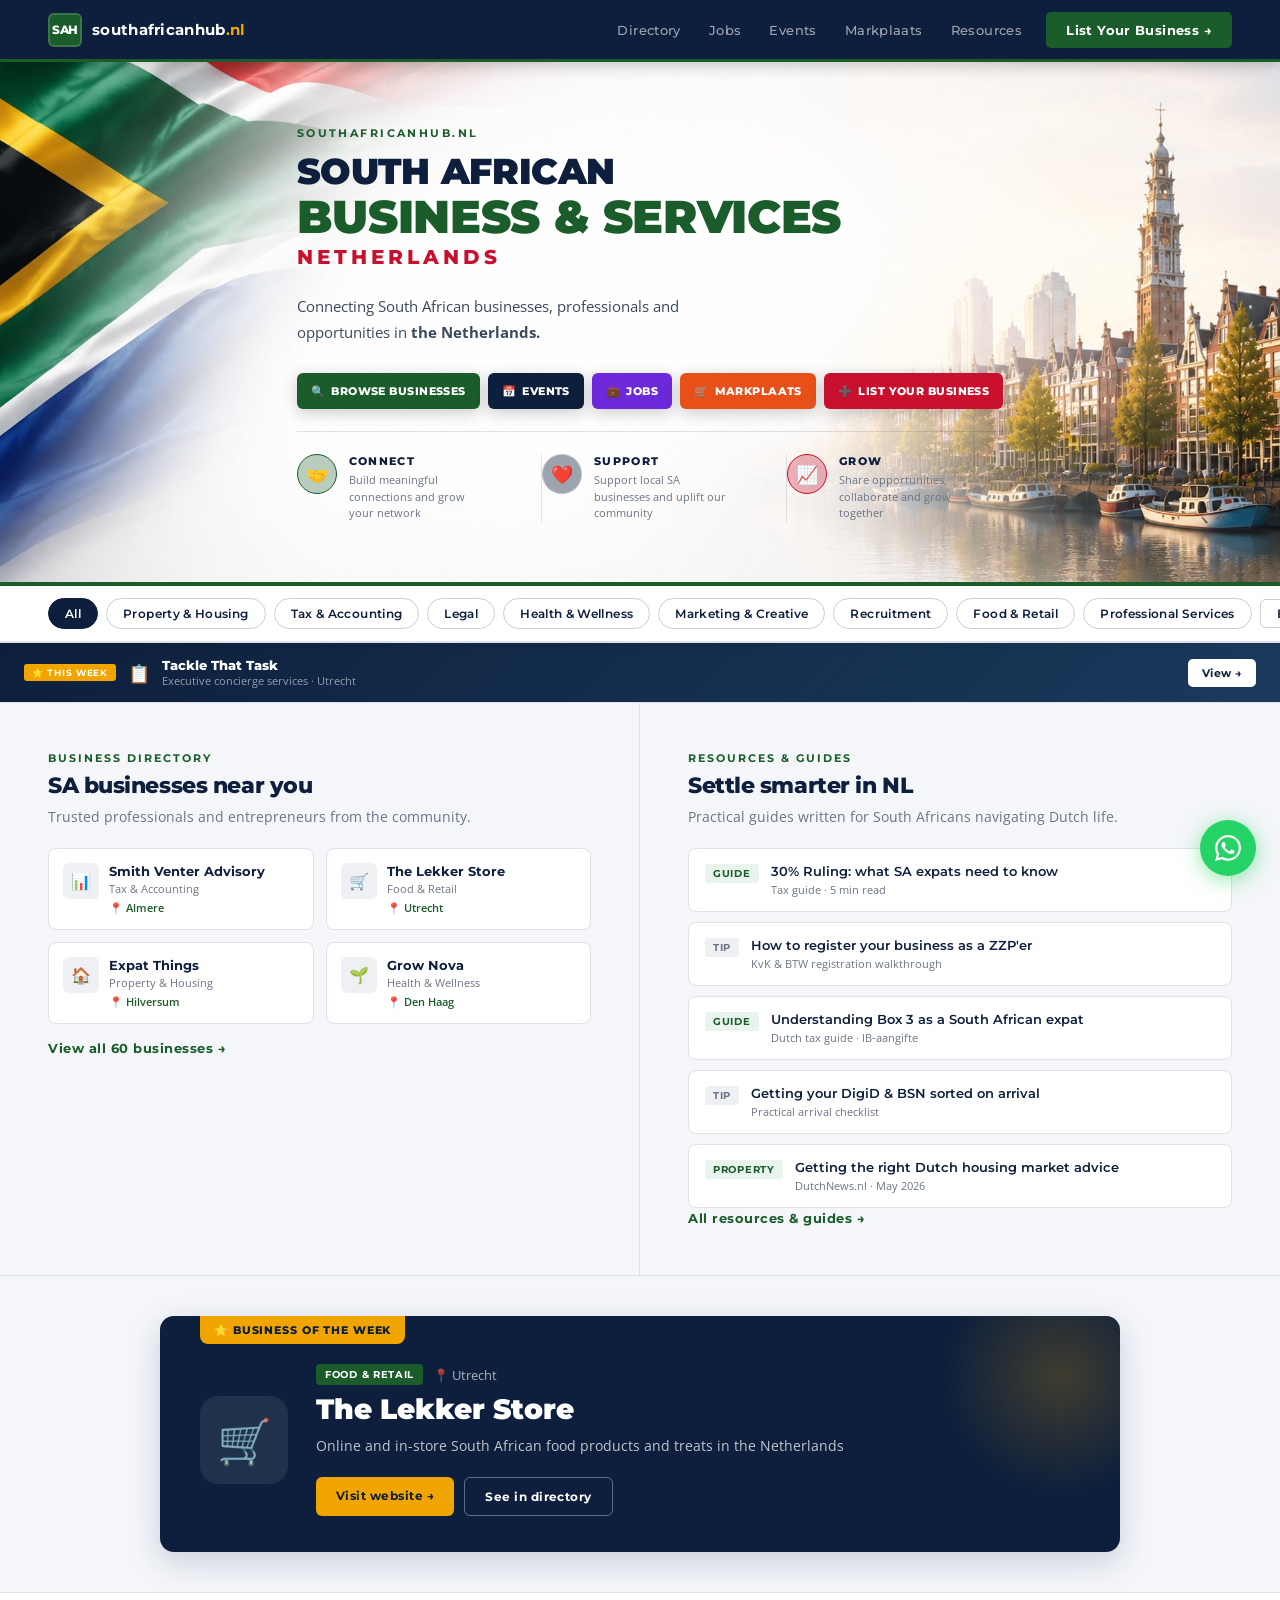
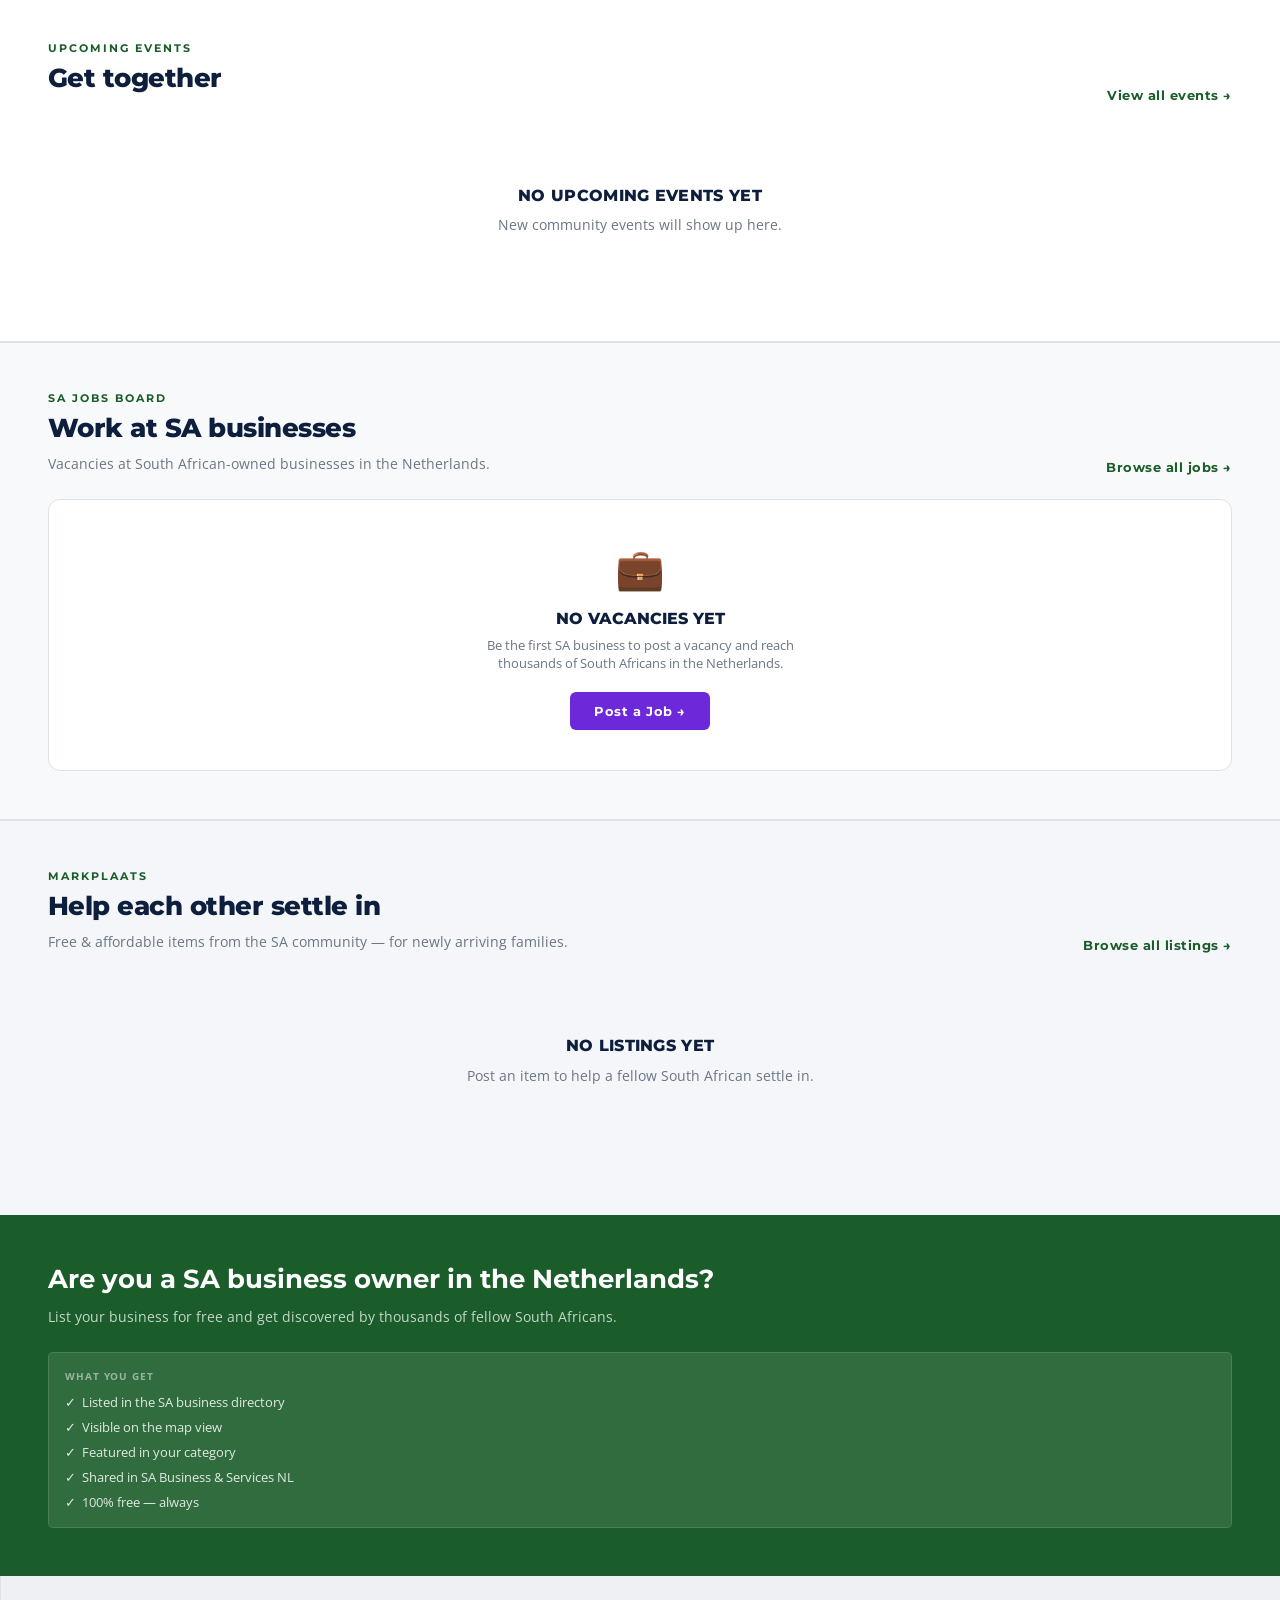
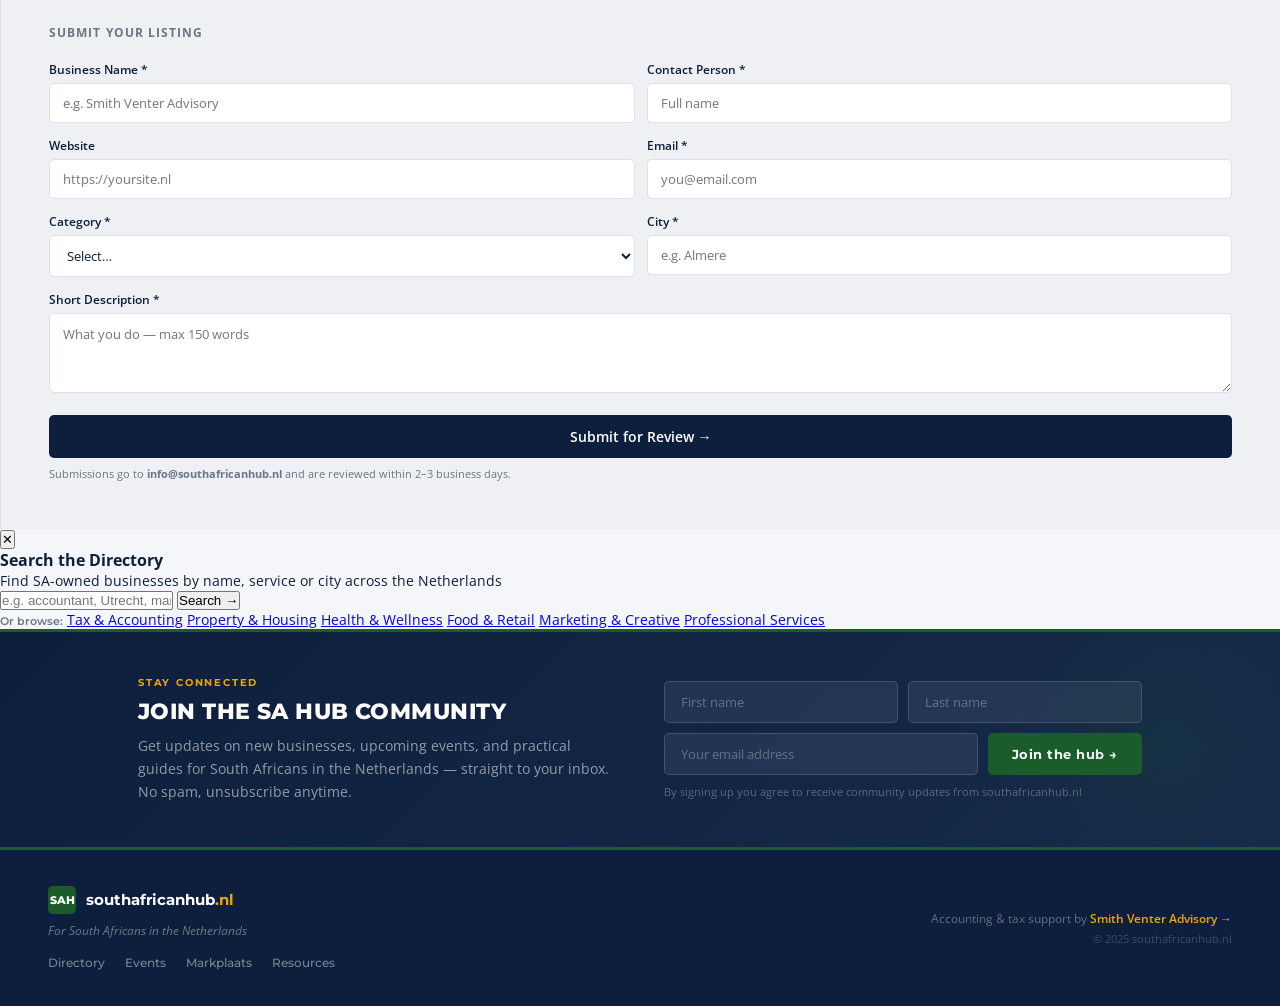
==== commit 5caea0a3: "Add files via upload" ====
--- a/index.html
+++ b/index.html
@@ -748,6 +748,33 @@
   body:not(:has(.carousel-slide)) .home-events-empty { display: block; }
   body:not(:has(.carousel-slide)) .carousel-outer, body:not(:has(.carousel-slide)) .carousel-dots { display: none; }
   body:not(:has(.mp-card-preview)) .home-mp-empty { display: block; }
+
+  /* Business of the Week */
+  .botw-section { padding: 40px 48px; background: #f4f6fa; border-top: 1px solid #dde1e8; }
+  .botw-card { position: relative; max-width: 960px; margin: 0 auto; background: #0d1f3c; border-radius: 14px; padding: 48px 40px 36px; overflow: hidden; box-shadow: 0 10px 32px rgba(13,31,60,0.18); }
+  .botw-card::before { content: ''; position: absolute; right: -60px; top: -60px; width: 240px; height: 240px; border-radius: 50%; background: radial-gradient(circle, rgba(240,165,0,0.22) 0%, transparent 70%); pointer-events: none; }
+  .botw-ribbon { position: absolute; top: 0; left: 40px; background: #f0a500; color: #0d1f3c; font-family: 'Montserrat', sans-serif; font-size: 11px; font-weight: 800; letter-spacing: .08em; text-transform: uppercase; padding: 7px 14px; border-radius: 0 0 8px 8px; }
+  .botw-main { position: relative; display: flex; gap: 28px; align-items: center; }
+  .botw-icon { flex: 0 0 auto; width: 88px; height: 88px; border-radius: 18px; background: rgba(255,255,255,0.08); display: flex; align-items: center; justify-content: center; font-size: 44px; }
+  .botw-meta { display: flex; flex-wrap: wrap; gap: 10px; align-items: center; margin-bottom: 8px; }
+  .botw-cat { background: #1a5c2a; color: #fff; font-family: 'Montserrat', sans-serif; font-size: 10px; font-weight: 700; letter-spacing: .07em; text-transform: uppercase; padding: 4px 9px; border-radius: 4px; }
+  .botw-city { color: rgba(255,255,255,0.65); font-size: 13px; }
+  .botw-name { font-family: 'Montserrat', sans-serif; font-size: 28px; font-weight: 900; color: #fff; line-height: 1.15; margin: 0 0 8px; }
+  .botw-desc { color: rgba(255,255,255,0.75); font-size: 14px; line-height: 1.7; margin: 0 0 20px; max-width: 560px; }
+  .botw-actions { display: flex; flex-wrap: wrap; gap: 10px; }
+  .botw-btn { display: inline-block; font-family: 'Montserrat', sans-serif; font-size: 12px; font-weight: 700; letter-spacing: .04em; text-decoration: none; padding: 11px 20px; border-radius: 6px; transition: background .15s, border-color .15s; }
+  .botw-btn-primary { background: #f0a500; color: #0d1f3c; }
+  .botw-btn-primary:hover { background: #ffb81f; }
+  .botw-btn-ghost { border: 1.5px solid rgba(255,255,255,0.35); color: #fff; }
+  .botw-btn-ghost:hover { border-color: #fff; }
+  @media (max-width: 768px) {
+    .botw-section { padding: 28px 16px; }
+    .botw-card { padding: 52px 22px 26px; }
+    .botw-ribbon { left: 22px; }
+    .botw-main { flex-direction: column; align-items: flex-start; gap: 16px; }
+    .botw-icon { width: 68px; height: 68px; font-size: 34px; border-radius: 14px; }
+    .botw-name { font-size: 22px; }
+  }
 </style>
 </head>
 <body>
@@ -871,6 +898,22 @@
 </div>
 
 <!-- FEATURED BUSINESS -->
+<!-- BUSINESS OF THE WEEK -->
+<section class="botw-section" id="business-of-the-week">
+  <div class="botw-card">
+    <div class="botw-ribbon">⭐ Business of the Week</div>
+    <div class="botw-main">
+      <div class="botw-icon" aria-hidden="true">🛒</div>
+      <div class="botw-body">
+        <div class="botw-meta"><span class="botw-cat">Food &amp; Retail</span><span class="botw-city">📍 Utrecht</span></div>
+        <h2 class="botw-name">The Lekker Store</h2>
+        <p class="botw-desc">Online and in-store South African food products and treats in the Netherlands</p>
+        <div class="botw-actions"><a class="botw-btn botw-btn-primary" href="https://www.thelekkerstore.nl/" target="_blank" rel="noopener">Visit website →</a><a class="botw-btn botw-btn-ghost" href="directory.html?q=The%20Lekker%20Store">See in directory</a></div>
+      </div>
+    </div>
+  </div>
+</section>
+
 <!-- EVENTS CAROUSEL -->
 <section class="events-section">
   <div class="section-header">
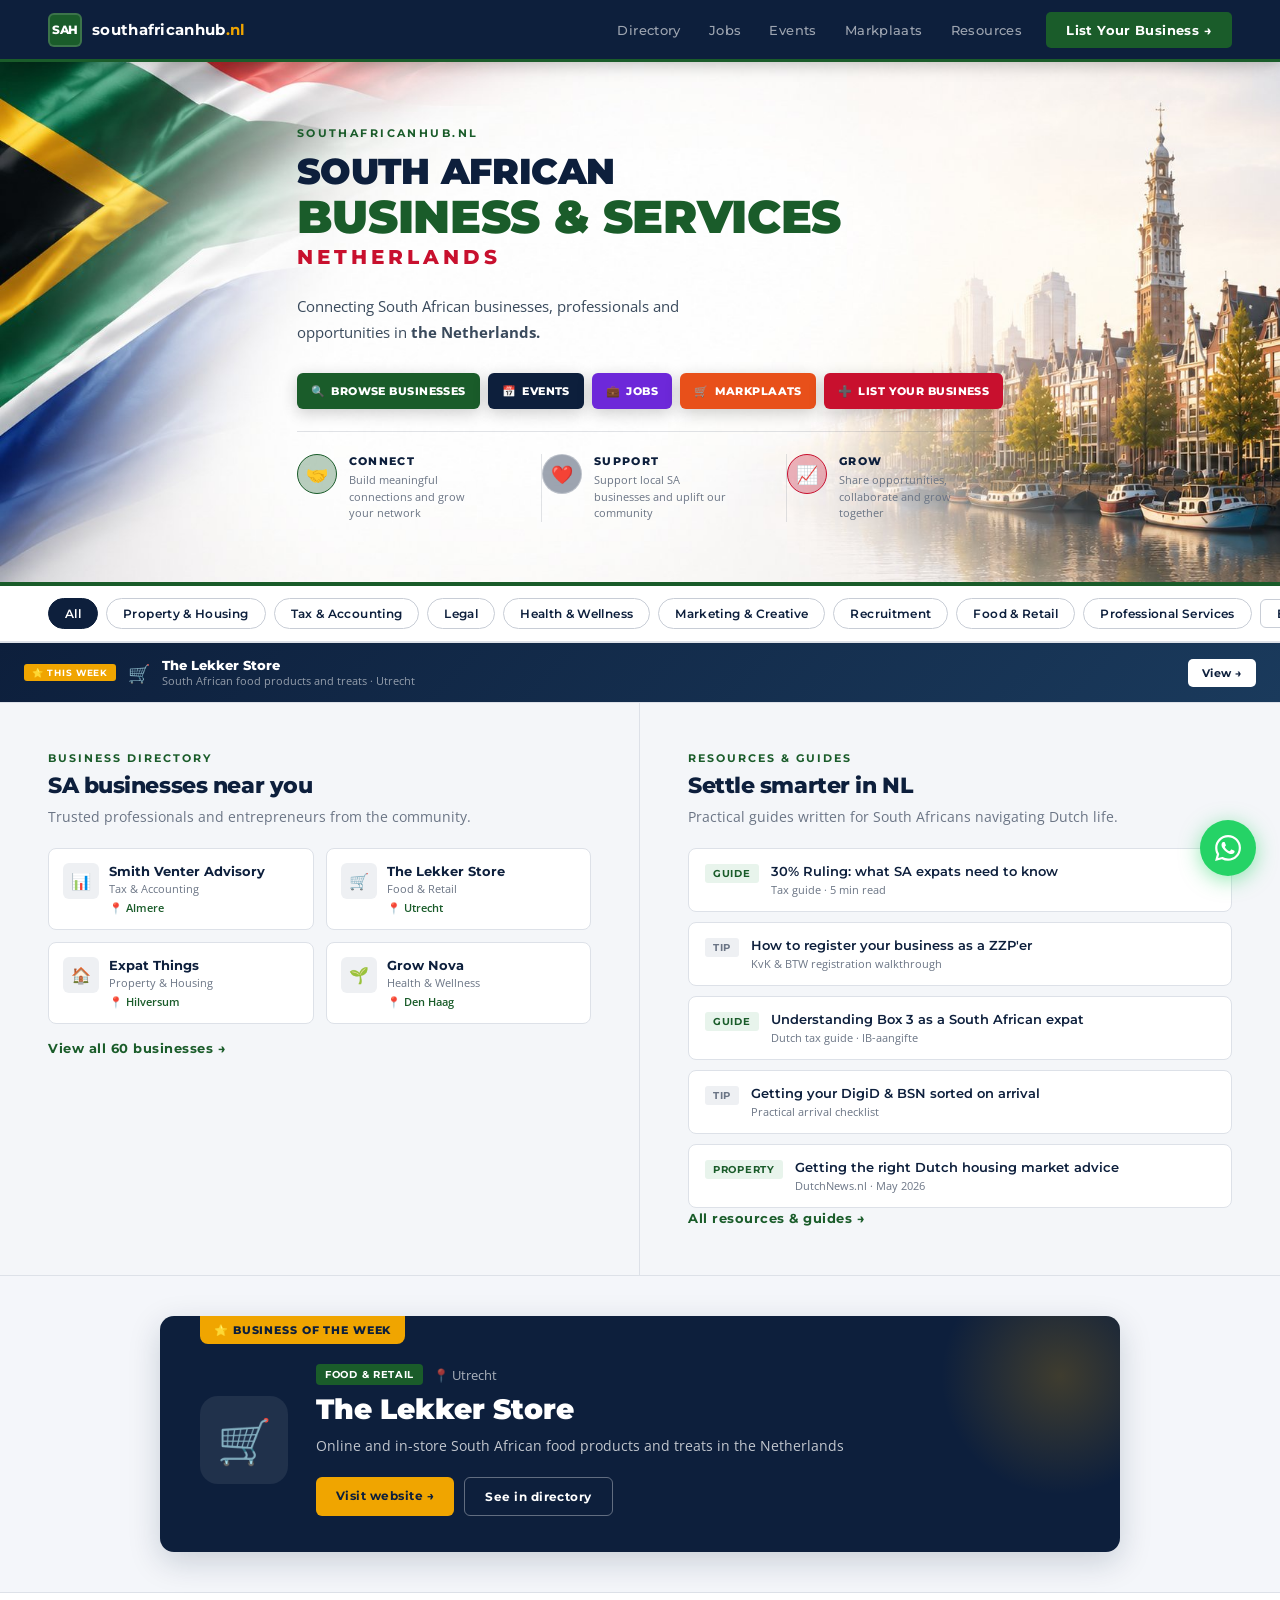
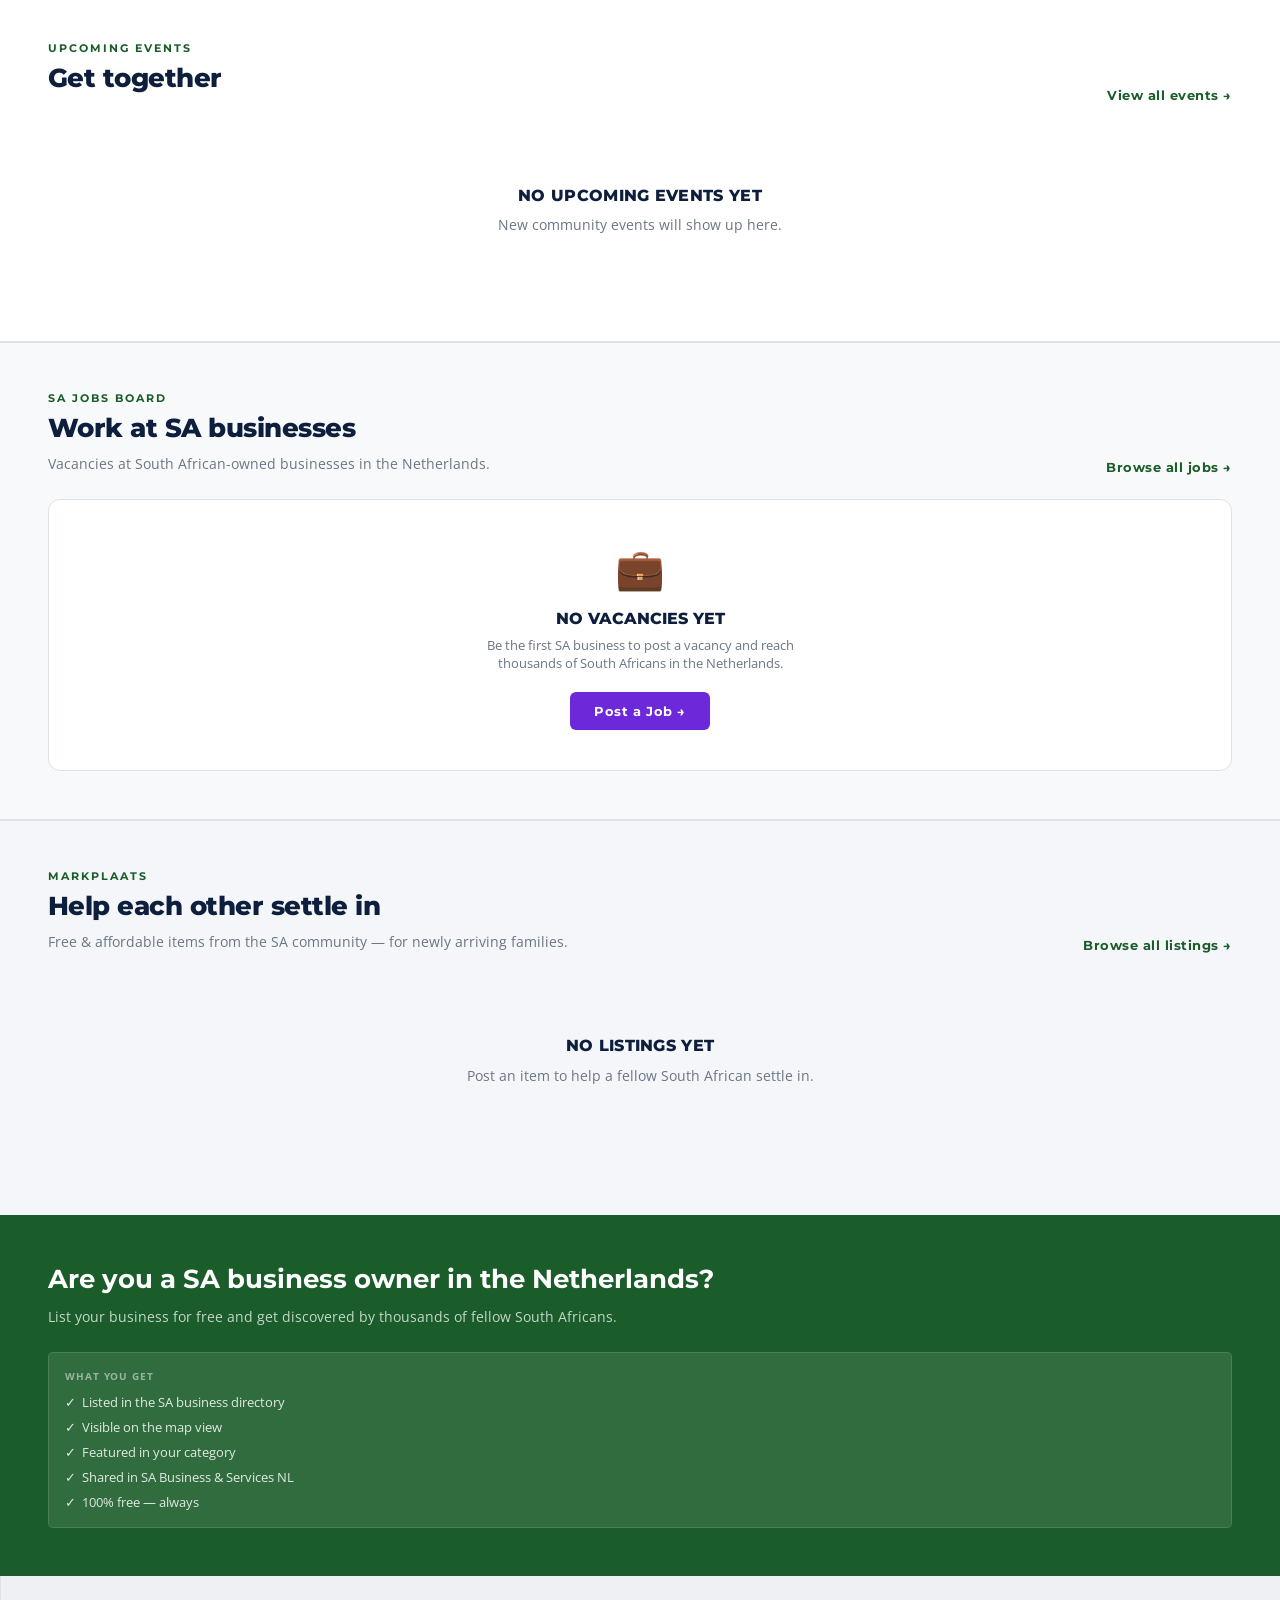
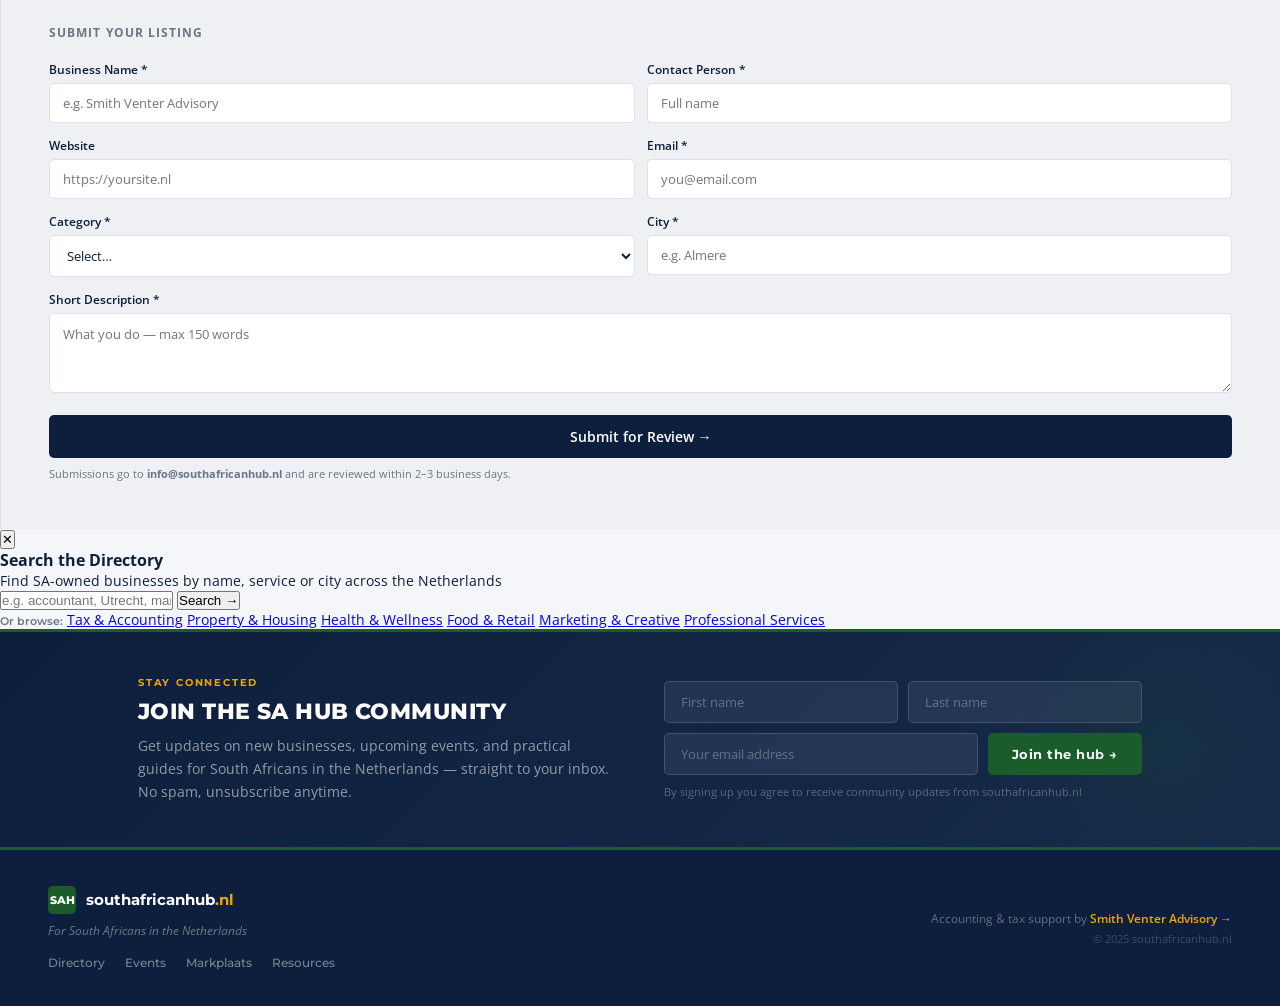
==== commit 4c5e115c: "Add files via upload" ====
--- a/index.html
+++ b/index.html
@@ -860,12 +860,12 @@
 <!-- LIST VIEW -->
 <div style="background:linear-gradient(135deg,#0d1f3c 0%,#1a3a5c 100%);padding:14px 24px;display:flex;align-items:center;gap:12px">
   <span style="background:#f0a500;color:white;font-family:'Montserrat',sans-serif;font-size:9px;font-weight:700;letter-spacing:0.08em;text-transform:uppercase;padding:3px 8px;border-radius:3px;white-space:nowrap;flex-shrink:0">⭐ This Week</span>
-  <span style="font-size:18px;flex-shrink:0">📋</span>
+  <span style="font-size:18px;flex-shrink:0">🛒</span>
   <div style="flex:1;min-width:0;overflow:hidden">
-    <div style="font-family:'Montserrat',sans-serif;font-weight:800;font-size:13px;color:white;white-space:nowrap;overflow:hidden;text-overflow:ellipsis">Tackle That Task</div>
-    <div style="font-size:11px;color:rgba(255,255,255,0.55);white-space:nowrap;overflow:hidden;text-overflow:ellipsis">Executive concierge services · Utrecht</div>
-  </div>
-  <a href="/directory#tackle-that-task" style="background:white;color:#0d1f3c;font-family:'Montserrat',sans-serif;font-size:11px;font-weight:700;padding:7px 14px;border-radius:5px;text-decoration:none;white-space:nowrap;flex-shrink:0;letter-spacing:0.03em">View →</a>
+    <div style="font-family:'Montserrat',sans-serif;font-weight:800;font-size:13px;color:white;white-space:nowrap;overflow:hidden;text-overflow:ellipsis">The Lekker Store</div>
+    <div style="font-size:11px;color:rgba(255,255,255,0.55);white-space:nowrap;overflow:hidden;text-overflow:ellipsis">South African food products and treats · Utrecht</div>
+  </div>
+  <a href="directory.html?q=The%20Lekker%20Store" style="background:white;color:#0d1f3c;font-family:'Montserrat',sans-serif;font-size:11px;font-weight:700;padding:7px 14px;border-radius:5px;text-decoration:none;white-space:nowrap;flex-shrink:0;letter-spacing:0.03em">View →</a>
 </div>
 
 <div id="list-view" class="dual-section">
